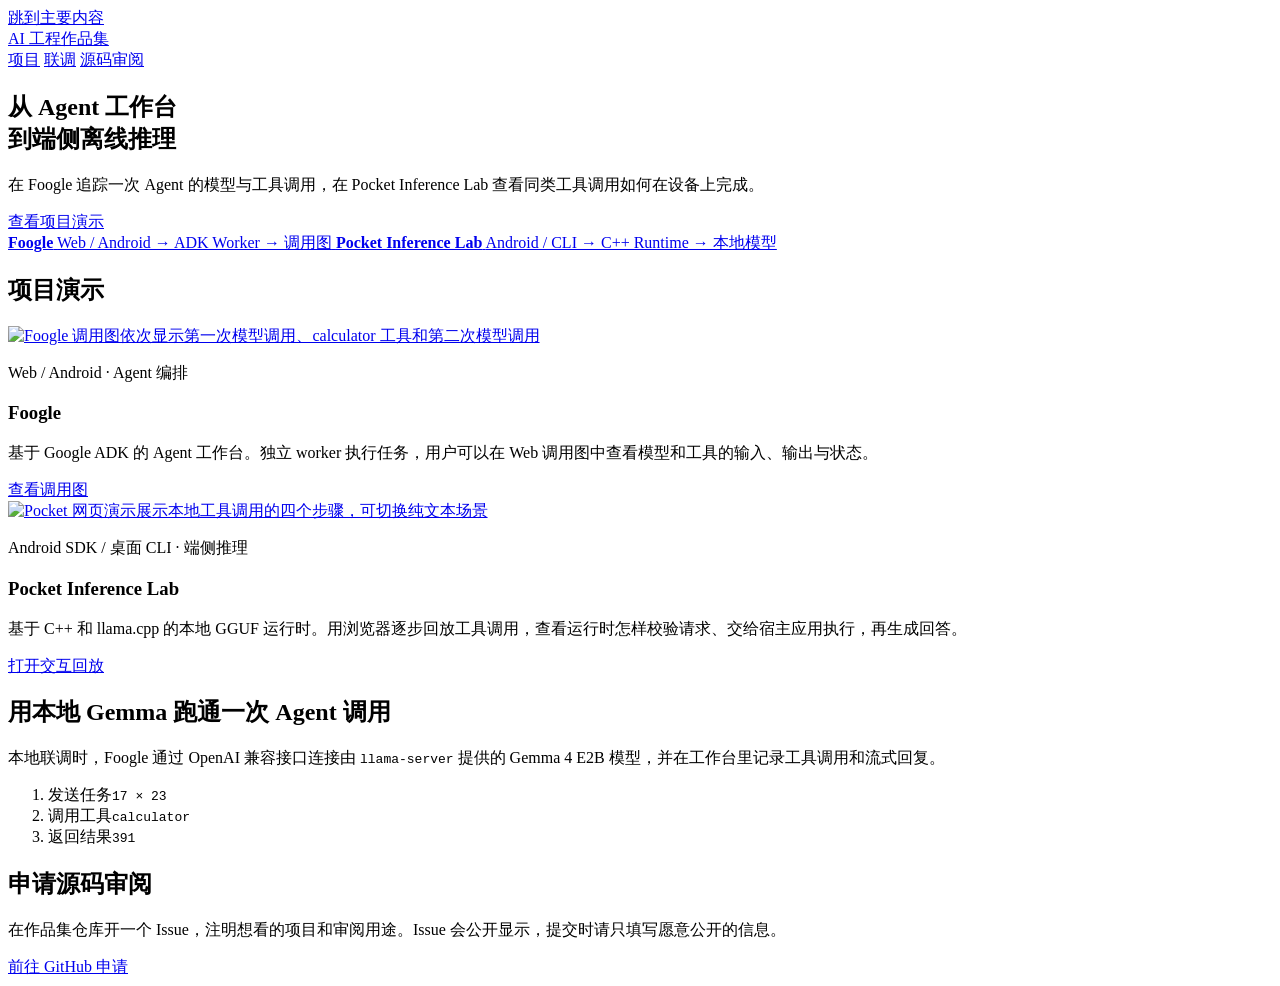
==== index.html @ d096d139 "Initialize the portfolio homepage" ====
<!doctype html>
<html lang="zh-CN">
<head>
    <meta charset="utf-8">
    <meta name="viewport" content="width=device-width, initial-scale=1">
    <meta name="description" content="浏览 Foogle Agent 工作台和 Pocket Inference Lab 离线推理运行时，查看调用图、本地模型联调与交互回放。">
    <meta name="theme-color" content="#eef2ed">
    <title>AI 工程作品集 · Foogle 与 Pocket Inference Lab</title>
    <link rel="stylesheet" href="./styles.css">
</head>
<body>
    <a class="skip-link" href="#main">跳到主要内容</a>
    <header class="site-header">
        <div class="shell header-inner">
            <a class="brand" href="./index.html">AI 工程作品集</a>
            <nav aria-label="页面导航">
                <a href="#projects">项目</a>
                <a href="#integration">联调</a>
                <a href="#review">源码审阅</a>
            </nav>
        </div>
    </header>

    <main id="main" class="shell">
        <section class="hero" aria-labelledby="title">
            <div class="hero-copy">
                <h1 id="title">从 Agent 工作台<br>到<span>端侧离线推理</span></h1>
                <p>在 Foogle 追踪一次 Agent 的模型与工具调用，在 Pocket Inference Lab 查看同类工具调用如何在设备上完成。</p>
                <a class="button button-primary" href="#projects">查看项目演示</a>
            </div>
            <div class="hero-paths" aria-label="两个项目的运行路径">
                <a class="path" href="#foogle">
                    <strong>Foogle</strong>
                    <span>Web / Android → ADK Worker → 调用图</span>
                </a>
                <a class="path" href="#pocket">
                    <strong>Pocket Inference Lab</strong>
                    <span>Android / CLI → C++ Runtime → 本地模型</span>
                </a>
            </div>
        </section>

        <section class="section" id="projects" aria-labelledby="projects-title">
            <h2 id="projects-title">项目演示</h2>
            <div class="project-grid">
                <article class="project" id="foogle" aria-labelledby="foogle-title">
                    <a class="project-media" href="./assets/foogle-call-graph.png" aria-label="查看 Foogle 调用图原图">
                        <img src="./assets/foogle-call-graph.png" alt="Foogle 调用图依次显示第一次模型调用、calculator 工具和第二次模型调用" width="1280" height="720">
                    </a>
                    <div class="project-body">
                        <p class="project-type">Web / Android · Agent 编排</p>
                        <h3 id="foogle-title">Foogle</h3>
                        <p>基于 Google ADK 的 Agent 工作台。独立 worker 执行任务，用户可以在 Web 调用图中查看模型和工具的输入、输出与状态。</p>
                        <a class="button" href="./assets/foogle-call-graph.png">查看调用图</a>
                    </div>
                </article>

                <article class="project" id="pocket" aria-labelledby="pocket-title">
                    <a class="project-media" href="./pocket/index.html" aria-label="打开 Pocket Inference Lab 交互回放">
                        <img src="./assets/pocket-walkthrough.png" alt="Pocket 网页演示展示本地工具调用的四个步骤，可切换纯文本场景" width="2880" height="3000">
                    </a>
                    <div class="project-body">
                        <p class="project-type">Android SDK / 桌面 CLI · 端侧推理</p>
                        <h3 id="pocket-title">Pocket Inference Lab</h3>
                        <p>基于 C++ 和 llama.cpp 的本地 GGUF 运行时。用浏览器逐步回放工具调用，查看运行时怎样校验请求、交给宿主应用执行，再生成回答。</p>
                        <a class="button" href="./pocket/index.html">打开交互回放</a>
                    </div>
                </article>
            </div>
        </section>

        <section class="integration section" id="integration" aria-labelledby="integration-title">
            <div>
                <h2 id="integration-title">用本地 Gemma 跑通一次 Agent 调用</h2>
                <p>本地联调时，Foogle 通过 OpenAI 兼容接口连接由 <code>llama-server</code> 提供的 Gemma 4 E2B 模型，并在工作台里记录工具调用和流式回复。</p>
            </div>
            <ol class="trace" aria-label="本地联调步骤">
                <li><span>发送任务</span><code>17 × 23</code></li>
                <li><span>调用工具</span><code>calculator</code></li>
                <li><span>返回结果</span><code>391</code></li>
            </ol>
        </section>
    </main>

    <footer class="site-footer" id="review">
        <div class="shell footer-inner">
            <div>
                <h2>申请源码审阅</h2>
                <p>在作品集仓库开一个 Issue，注明想看的项目和审阅用途。Issue 会公开显示，提交时请只填写愿意公开的信息。</p>
            </div>
            <a class="button" href="https://github.com/Advance-Technology-of-Business-AI-Lab/portfolio/issues/new?title=%E6%BA%90%E7%A0%81%E5%AE%A1%E9%98%85%E7%94%B3%E8%AF%B7">前往 GitHub 申请</a>
        </div>
    </footer>
</body>
</html>
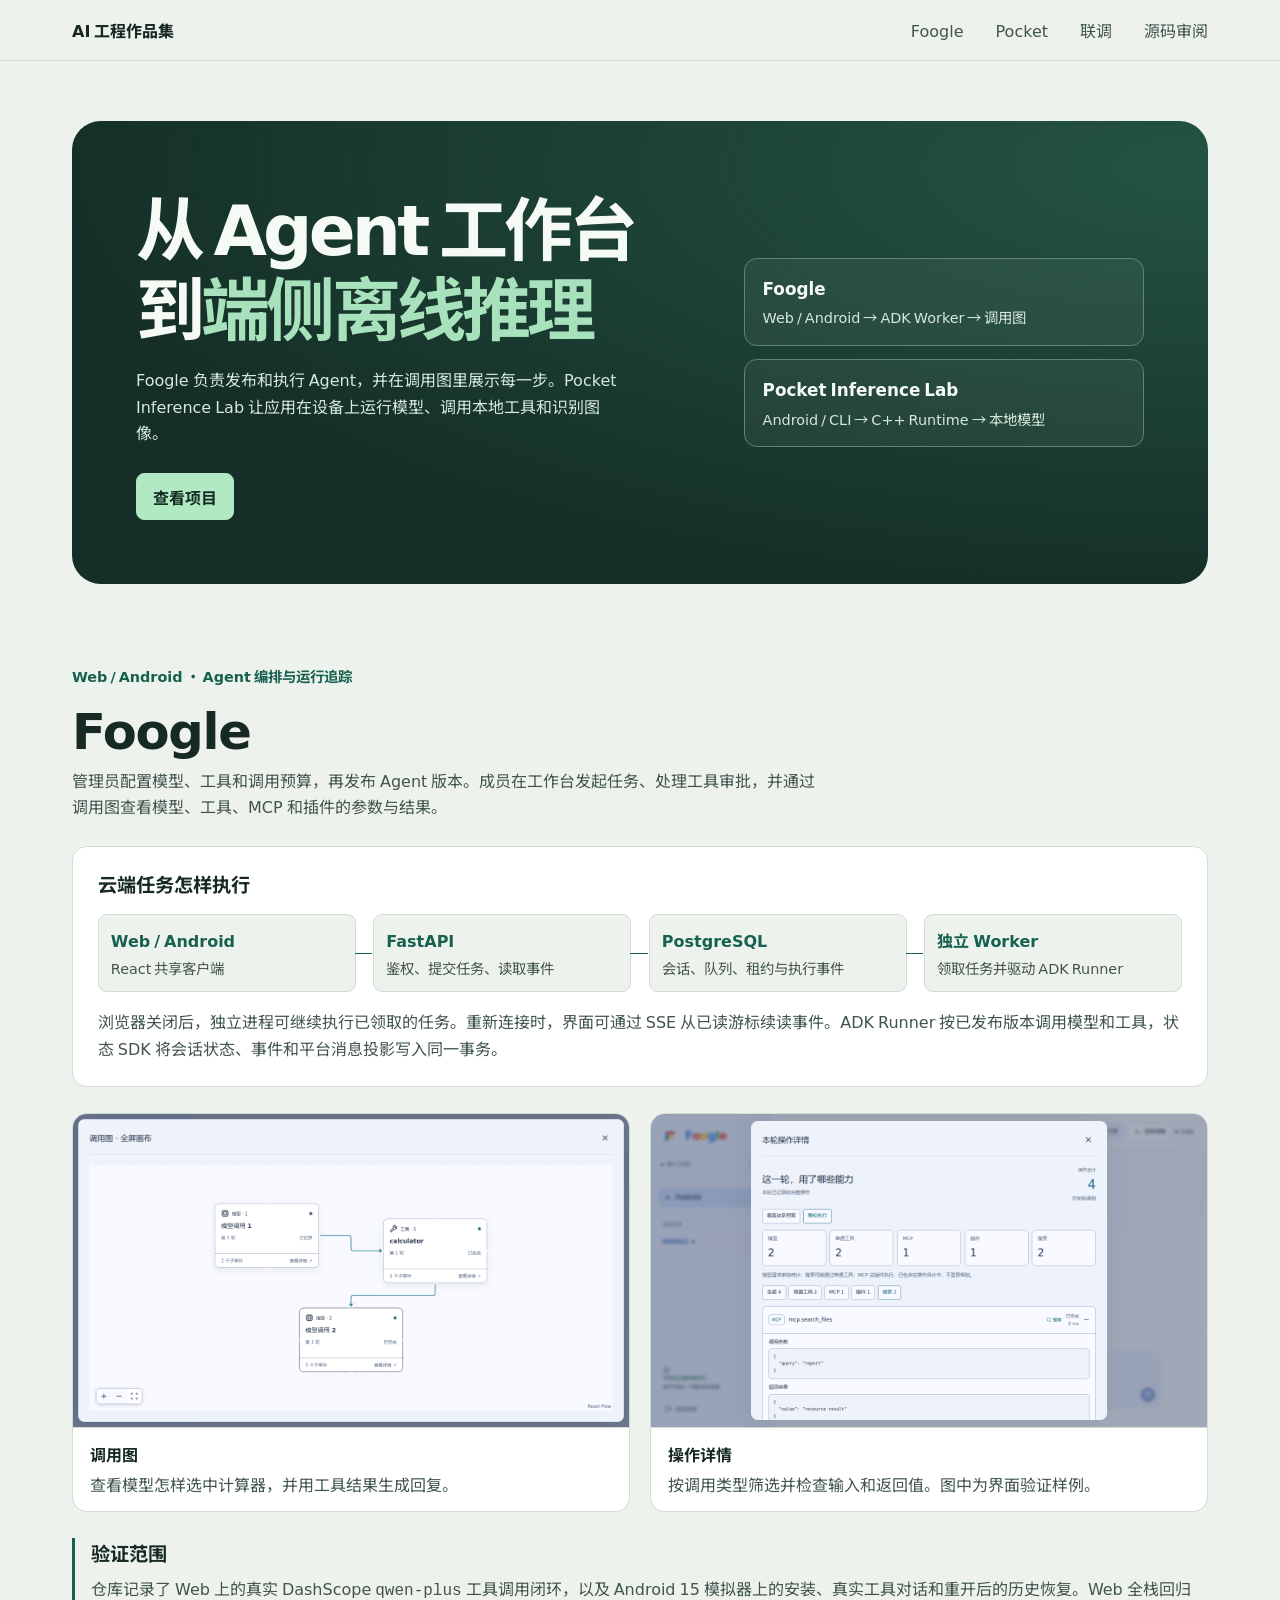
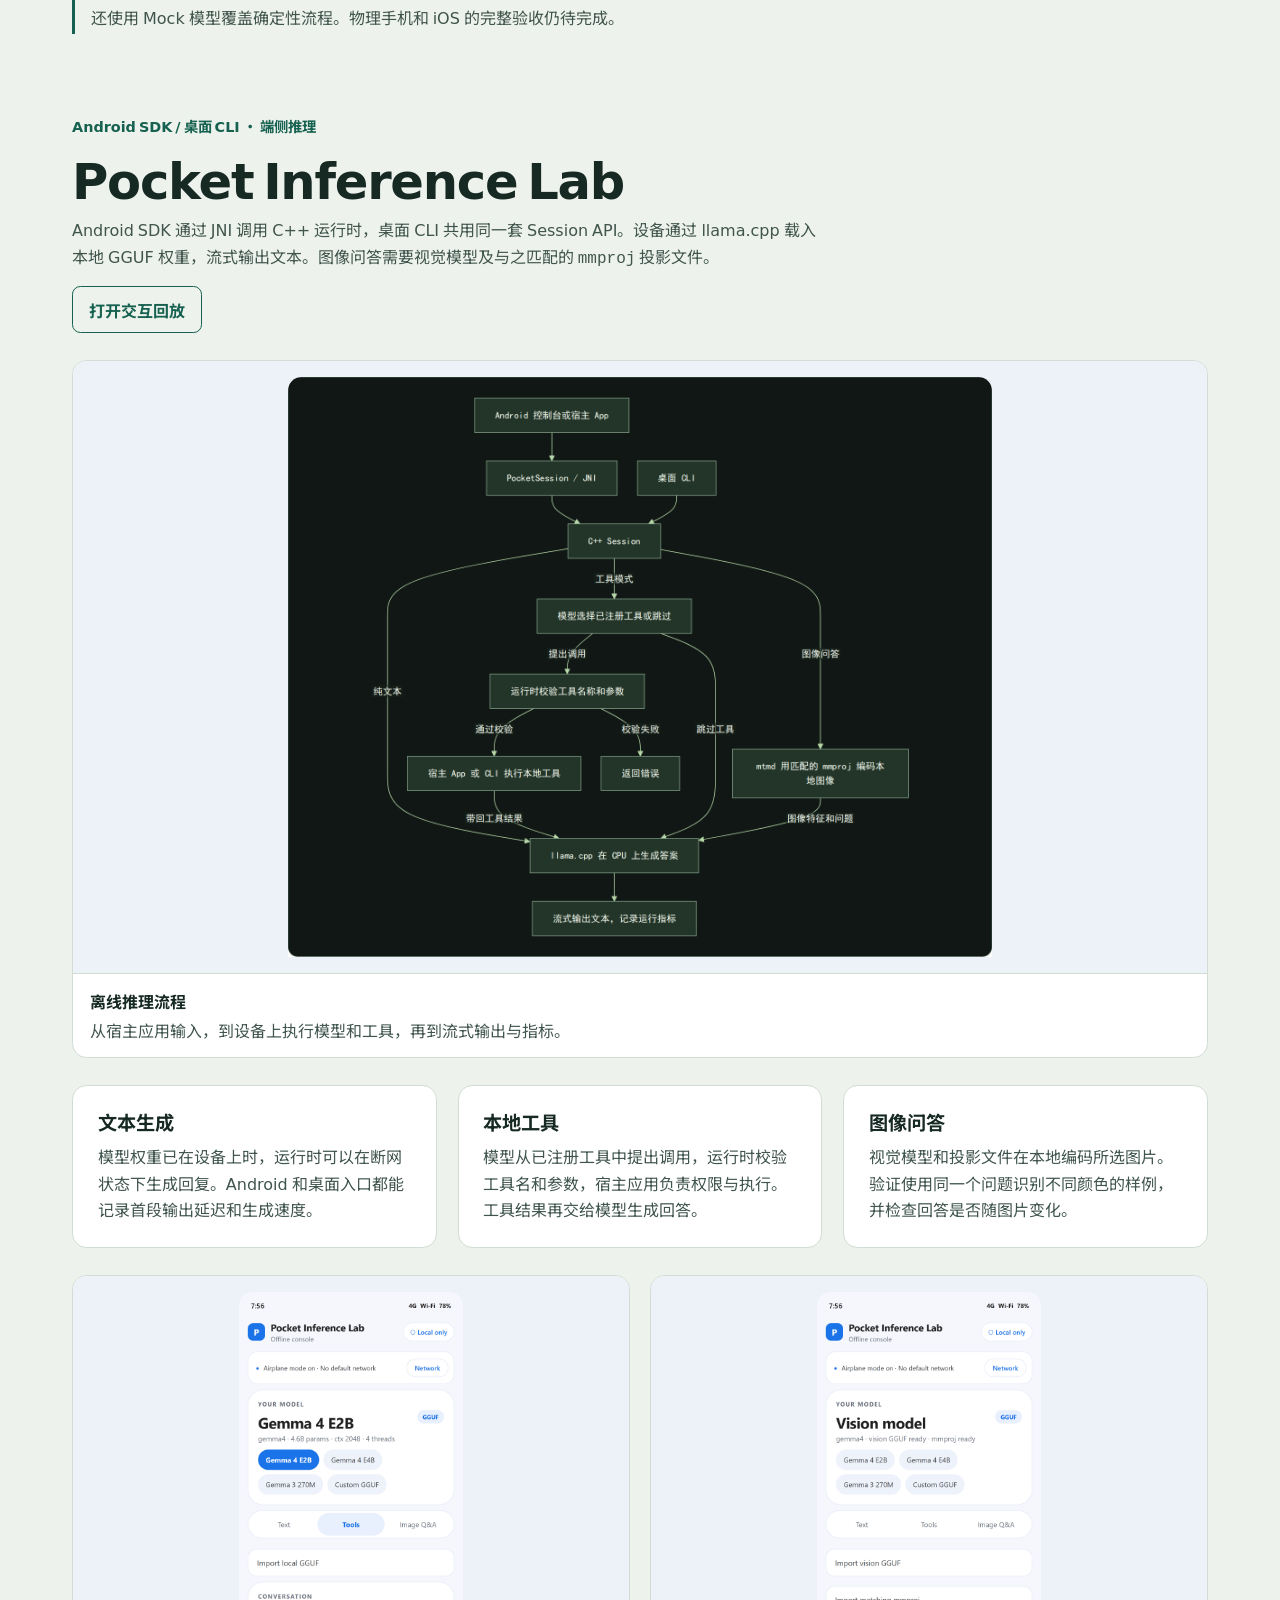
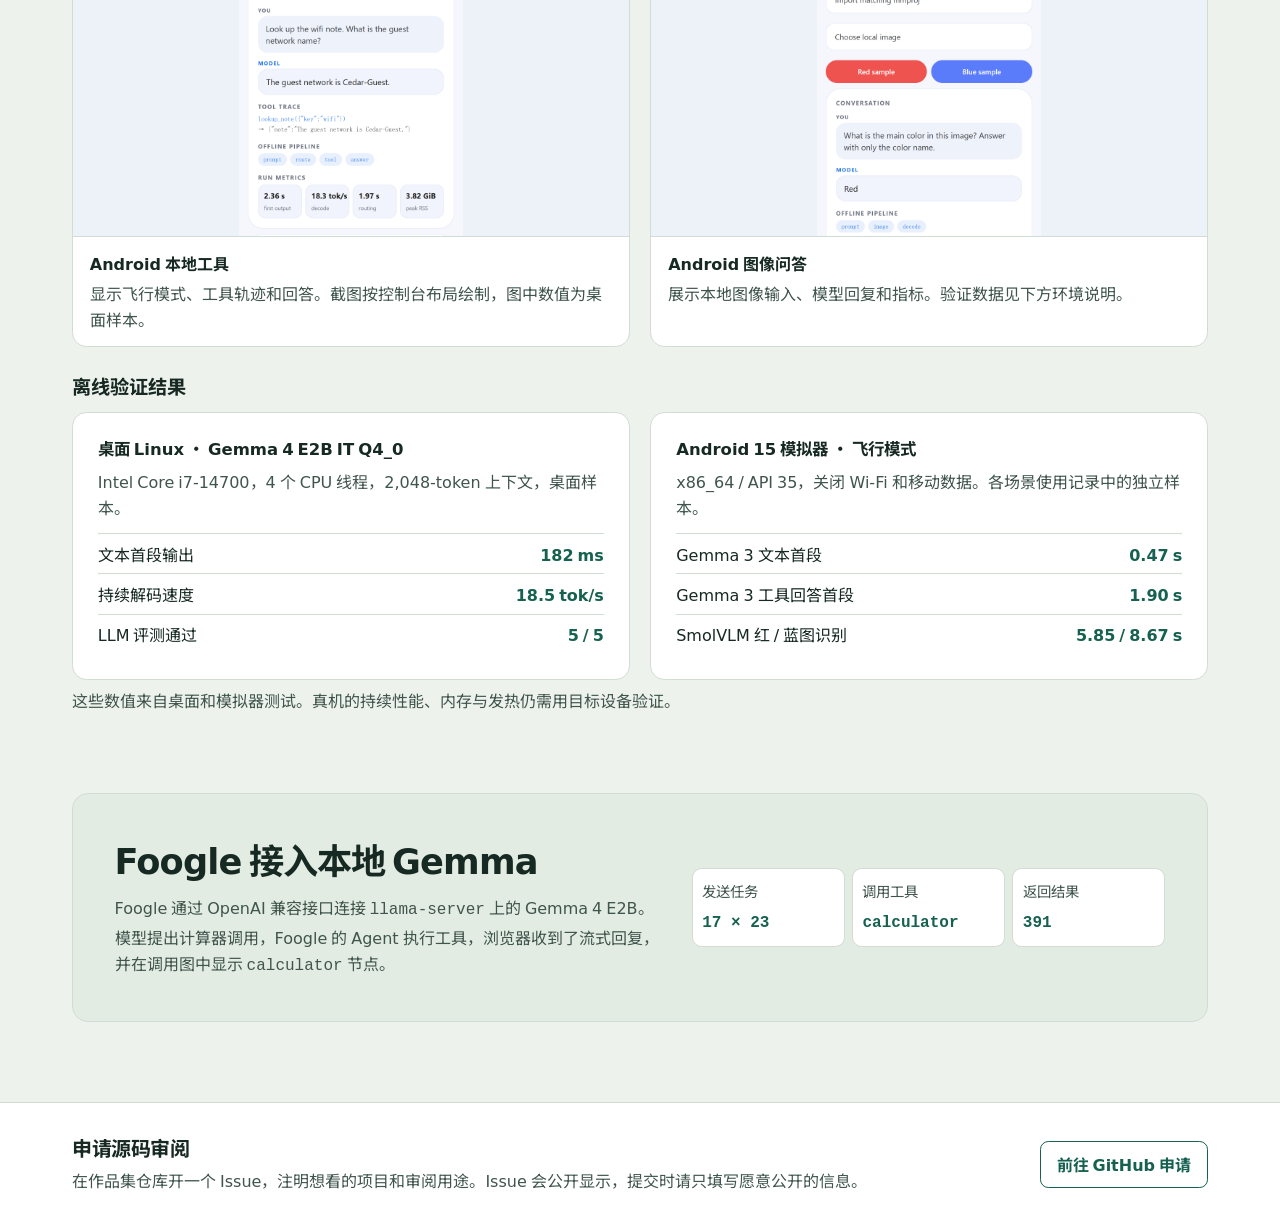
==== commit 62e0471b: "Expand project evidence and make image previews dismissible" ====
--- a/index.html
+++ b/index.html
@@ -3,10 +3,11 @@
 <head>
     <meta charset="utf-8">
     <meta name="viewport" content="width=device-width, initial-scale=1">
-    <meta name="description" content="浏览 Foogle Agent 工作台和 Pocket Inference Lab 离线推理运行时，查看调用图、本地模型联调与交互回放。">
+    <meta name="description" content="查看 Foogle Agent 工作台和 Pocket Inference Lab 离线推理运行时的架构、执行轨迹、验证结果与交互回放。">
     <meta name="theme-color" content="#eef2ed">
     <title>AI 工程作品集 · Foogle 与 Pocket Inference Lab</title>
     <link rel="stylesheet" href="./styles.css">
+    <script src="./image-preview.js" defer></script>
 </head>
 <body>
     <a class="skip-link" href="#main">跳到主要内容</a>
@@ -14,7 +15,8 @@
         <div class="shell header-inner">
             <a class="brand" href="./index.html">AI 工程作品集</a>
             <nav aria-label="页面导航">
-                <a href="#projects">项目</a>
+                <a href="#foogle">Foogle</a>
+                <a href="#pocket">Pocket</a>
                 <a href="#integration">联调</a>
                 <a href="#review">源码审阅</a>
             </nav>
@@ -25,8 +27,8 @@
         <section class="hero" aria-labelledby="title">
             <div class="hero-copy">
                 <h1 id="title">从 Agent 工作台<br>到<span>端侧离线推理</span></h1>
-                <p>在 Foogle 追踪一次 Agent 的模型与工具调用，在 Pocket Inference Lab 查看同类工具调用如何在设备上完成。</p>
-                <a class="button button-primary" href="#projects">查看项目演示</a>
+                <p>Foogle 负责发布和执行 Agent，并在调用图里展示每一步。Pocket Inference Lab 让应用在设备上运行模型、调用本地工具和识别图像。</p>
+                <a class="button button-primary" href="#foogle">查看项目</a>
             </div>
             <div class="hero-paths" aria-label="两个项目的运行路径">
                 <a class="path" href="#foogle">
@@ -40,39 +42,113 @@
             </div>
         </section>
 
-        <section class="section" id="projects" aria-labelledby="projects-title">
-            <h2 id="projects-title">项目演示</h2>
-            <div class="project-grid">
-                <article class="project" id="foogle" aria-labelledby="foogle-title">
-                    <a class="project-media" href="./assets/foogle-call-graph.png" aria-label="查看 Foogle 调用图原图">
-                        <img src="./assets/foogle-call-graph.png" alt="Foogle 调用图依次显示第一次模型调用、calculator 工具和第二次模型调用" width="1280" height="720">
+        <section class="section project-section" id="foogle" aria-labelledby="foogle-title">
+            <header class="project-heading">
+                <p class="project-type">Web / Android · Agent 编排与运行追踪</p>
+                <h2 id="foogle-title">Foogle</h2>
+                <p>管理员配置模型、工具和调用预算，再发布 Agent 版本。成员在工作台发起任务、处理工具审批，并通过调用图查看模型、工具、MCP 和插件的参数与结果。</p>
+            </header>
+            <div class="detail-card">
+                <h3>云端任务怎样执行</h3>
+                <ol class="architecture" aria-label="Foogle 任务执行路径">
+                    <li><strong>Web / Android</strong><span>React 共享客户端</span></li>
+                    <li><strong>FastAPI</strong><span>鉴权、提交任务、读取事件</span></li>
+                    <li><strong>PostgreSQL</strong><span>会话、队列、租约与执行事件</span></li>
+                    <li><strong>独立 Worker</strong><span>领取任务并驱动 ADK Runner</span></li>
+                </ol>
+                <p>浏览器关闭后，独立进程可继续执行已领取的任务。重新连接时，界面可通过 SSE 从已读游标续读事件。ADK Runner 按已发布版本调用模型和工具，状态 SDK 将会话状态、事件和平台消息投影写入同一事务。</p>
+            </div>
+            <div class="evidence-grid">
+                <figure class="evidence">
+                    <a class="figure-preview" href="./assets/foogle-call-graph.png" data-image-preview>
+                        <img src="./assets/foogle-call-graph.png" alt="Foogle 调用图依次出现模型调用一、calculator 工具和模型调用二" width="1280" height="720" loading="lazy">
                     </a>
-                    <div class="project-body">
-                        <p class="project-type">Web / Android · Agent 编排</p>
-                        <h3 id="foogle-title">Foogle</h3>
-                        <p>基于 Google ADK 的 Agent 工作台。独立 worker 执行任务，用户可以在 Web 调用图中查看模型和工具的输入、输出与状态。</p>
-                        <a class="button" href="./assets/foogle-call-graph.png">查看调用图</a>
+                    <figcaption><strong>调用图</strong><span>查看模型怎样选中计算器，并用工具结果生成回复。</span></figcaption>
+                </figure>
+                <figure class="evidence">
+                    <a class="figure-preview" href="./assets/foogle-turn-details.png" data-image-preview>
+                        <img src="./assets/foogle-turn-details.png" alt="本轮操作详情按普通工具、MCP、插件和搜索分类，可展开查看调用参数和结果" width="1280" height="720" loading="lazy">
+                    </a>
+                    <figcaption><strong>操作详情</strong><span>按调用类型筛选并检查输入和返回值。图中为界面验证样例。</span></figcaption>
+                </figure>
+            </div>
+            <div class="verification-note">
+                <h3>验证范围</h3>
+                <p>仓库记录了 Web 上的真实 DashScope <code>qwen-plus</code> 工具调用闭环，以及 Android 15 模拟器上的安装、真实工具对话和重开后的历史恢复。Web 全栈回归还使用 Mock 模型覆盖确定性流程。物理手机和 iOS 的完整验收仍待完成。</p>
+            </div>
+        </section>
+
+        <section class="section project-section" id="pocket" aria-labelledby="pocket-title">
+            <header class="project-heading">
+                <p class="project-type">Android SDK / 桌面 CLI · 端侧推理</p>
+                <h2 id="pocket-title">Pocket Inference Lab</h2>
+                <p>Android SDK 通过 JNI 调用 C++ 运行时，桌面 CLI 共用同一套 Session API。设备通过 llama.cpp 载入本地 GGUF 权重，流式输出文本。图像问答需要视觉模型及与之匹配的 <code>mmproj</code> 投影文件。</p>
+                <a class="button" href="./pocket/index.html">打开交互回放</a>
+            </header>
+            <figure class="evidence architecture-figure">
+                <a class="figure-preview" href="./assets/pocket-offline-flow.png" data-image-preview>
+                    <img src="./assets/pocket-offline-flow.png" alt="离线推理流程示意图，Android 和桌面入口共用 C++ Session，分别执行纯文本、工具调用与图像问答" width="1560" height="1286" loading="lazy">
+                </a>
+                <figcaption><strong>离线推理流程</strong><span>从宿主应用输入，到设备上执行模型和工具，再到流式输出与指标。</span></figcaption>
+            </figure>
+            <div class="capabilities">
+                <section class="detail-card">
+                    <h3>文本生成</h3>
+                    <p>模型权重已在设备上时，运行时可以在断网状态下生成回复。Android 和桌面入口都能记录首段输出延迟和生成速度。</p>
+                </section>
+                <section class="detail-card">
+                    <h3>本地工具</h3>
+                    <p>模型从已注册工具中提出调用，运行时校验工具名和参数，宿主应用负责权限与执行。工具结果再交给模型生成回答。</p>
+                </section>
+                <section class="detail-card">
+                    <h3>图像问答</h3>
+                    <p>视觉模型和投影文件在本地编码所选图片。验证使用同一个问题识别不同颜色的样例，并检查回答是否随图片变化。</p>
+                </section>
+            </div>
+            <div class="evidence-grid">
+                <figure class="evidence">
+                    <a class="figure-preview figure-phone" href="./assets/pocket-android-tools.png" data-image-preview>
+                        <img src="./assets/pocket-android-tools.png" alt="Android 控制台界面示意，展示飞行模式、lookup_note 调用和 Cedar-Guest 文本结果" width="1236" height="3000" loading="lazy">
+                    </a>
+                    <figcaption><strong>Android 本地工具</strong><span>显示飞行模式、工具轨迹和回答。截图按控制台布局绘制，图中数值为桌面样本。</span></figcaption>
+                </figure>
+                <figure class="evidence">
+                    <a class="figure-preview figure-phone" href="./assets/pocket-android-image.png" data-image-preview>
+                        <img src="./assets/pocket-android-image.png" alt="Android 控制台界面示意，展示选中的本地图像、图像问答回复和运行指标" width="1236" height="3000" loading="lazy">
+                    </a>
+                    <figcaption><strong>Android 图像问答</strong><span>展示本地图像输入、模型回复和指标。验证数据见下方环境说明。</span></figcaption>
+                </figure>
+            </div>
+            <div class="validation">
+                <h3>离线验证结果</h3>
+                <div class="validation-grid">
+                    <div class="detail-card">
+                        <h4>桌面 Linux · Gemma 4 E2B IT Q4_0</h4>
+                        <p>Intel Core i7-14700，4 个 CPU 线程，2,048-token 上下文，桌面样本。</p>
+                        <dl class="measurements">
+                            <div><dt>文本首段输出</dt><dd>182 ms</dd></div>
+                            <div><dt>持续解码速度</dt><dd>18.5 tok/s</dd></div>
+                            <div><dt>LLM 评测通过</dt><dd>5 / 5</dd></div>
+                        </dl>
                     </div>
-                </article>
-
-                <article class="project" id="pocket" aria-labelledby="pocket-title">
-                    <a class="project-media" href="./pocket/index.html" aria-label="打开 Pocket Inference Lab 交互回放">
-                        <img src="./assets/pocket-walkthrough.png" alt="Pocket 网页演示展示本地工具调用的四个步骤，可切换纯文本场景" width="2880" height="3000">
-                    </a>
-                    <div class="project-body">
-                        <p class="project-type">Android SDK / 桌面 CLI · 端侧推理</p>
-                        <h3 id="pocket-title">Pocket Inference Lab</h3>
-                        <p>基于 C++ 和 llama.cpp 的本地 GGUF 运行时。用浏览器逐步回放工具调用，查看运行时怎样校验请求、交给宿主应用执行，再生成回答。</p>
-                        <a class="button" href="./pocket/index.html">打开交互回放</a>
+                    <div class="detail-card">
+                        <h4>Android 15 模拟器 · 飞行模式</h4>
+                        <p>x86_64 / API 35，关闭 Wi-Fi 和移动数据。各场景使用记录中的独立样本。</p>
+                        <dl class="measurements">
+                            <div><dt>Gemma 3 文本首段</dt><dd>0.47 s</dd></div>
+                            <div><dt>Gemma 3 工具回答首段</dt><dd>1.90 s</dd></div>
+                            <div><dt>SmolVLM 红 / 蓝图识别</dt><dd>5.85 / 8.67 s</dd></div>
+                        </dl>
                     </div>
-                </article>
+                </div>
+                <p>这些数值来自桌面和模拟器测试。真机的持续性能、内存与发热仍需用目标设备验证。</p>
             </div>
         </section>
 
         <section class="integration section" id="integration" aria-labelledby="integration-title">
             <div>
-                <h2 id="integration-title">用本地 Gemma 跑通一次 Agent 调用</h2>
-                <p>本地联调时，Foogle 通过 OpenAI 兼容接口连接由 <code>llama-server</code> 提供的 Gemma 4 E2B 模型，并在工作台里记录工具调用和流式回复。</p>
+                <h2 id="integration-title">Foogle 接入本地 Gemma</h2>
+                <p>Foogle 通过 OpenAI 兼容接口连接 <code>llama-server</code> 上的 Gemma 4 E2B。模型提出计算器调用，Foogle 的 Agent 执行工具，浏览器收到了流式回复，并在调用图中显示 <code>calculator</code> 节点。</p>
             </div>
             <ol class="trace" aria-label="本地联调步骤">
                 <li><span>发送任务</span><code>17 × 23</code></li>
@@ -91,5 +167,15 @@
             <a class="button" href="https://github.com/Advance-Technology-of-Business-AI-Lab/portfolio/issues/new?title=%E6%BA%90%E7%A0%81%E5%AE%A1%E9%98%85%E7%94%B3%E8%AF%B7">前往 GitHub 申请</a>
         </div>
     </footer>
+
+    <dialog class="image-viewer" aria-labelledby="image-viewer-title">
+        <div class="image-viewer-window">
+            <header class="image-viewer-header">
+                <h2 id="image-viewer-title">图片预览</h2>
+                <button class="button" type="button" autofocus>关闭图片</button>
+            </header>
+            <div class="image-viewer-stage"><img alt=""></div>
+        </div>
+    </dialog>
 </body>
 </html>
--- a/styles.css
+++ b/styles.css
@@ -0,0 +1,220 @@
+@font-face {
+    font-family: "Portfolio Noto Sans SC";
+    src: url("./assets/noto-sans-sc-subset.woff2") format("woff2");
+    font-style: normal;
+    font-weight: 400 800;
+    font-display: swap;
+}
+
+:root {
+    color-scheme: light;
+    --canvas: #eef2ed;
+    --paper: #fff;
+    --ink: #172923;
+    --muted: #40554d;
+    --accent: #16614f;
+    --line: #d1dcd3;
+    font-family: "Inter", "Portfolio Noto Sans SC", "PingFang SC", "Microsoft YaHei", "Noto Sans CJK SC", system-ui, sans-serif;
+    scroll-behavior: smooth;
+}
+
+* { box-sizing: border-box; }
+body { margin: 0; background: var(--canvas); color: var(--ink); line-height: 1.65; }
+p, h1, h2, h3 { margin: 0; }
+a { color: inherit; }
+code { font-family: ui-monospace, "Cascadia Code", Consolas, monospace; }
+a:focus-visible { outline: 3px solid var(--accent); outline-offset: 4px; }
+
+.shell { width: min(100% - 3rem, 71rem); margin-inline: auto; }
+.skip-link { position: absolute; top: .75rem; left: .75rem; padding: .6rem 1rem; background: var(--paper); transform: translateY(-180%); }
+.skip-link:focus { z-index: 1; transform: none; }
+.site-header { border-bottom: 1px solid var(--line); }
+.header-inner, .footer-inner { display: flex; justify-content: space-between; align-items: center; gap: 1.5rem; padding-block: 1.05rem; }
+.brand { font-weight: 750; white-space: nowrap; text-decoration: none; }
+nav { display: flex; flex-wrap: wrap; gap: .5rem clamp(.75rem, 3vw, 2rem); }
+nav a { color: var(--muted); text-decoration: none; }
+nav a:hover, .brand:hover { color: var(--accent); text-decoration: underline; text-underline-offset: .25em; }
+
+.hero {
+    display: grid;
+    grid-template-columns: 1.36fr 1fr;
+    align-items: center;
+    gap: clamp(1.5rem, 5vw, 4.25rem);
+    margin-block: clamp(1.5rem, 5vw, 3.75rem);
+    padding: clamp(1.35rem, 5vw, 4.4rem);
+    border-radius: 1.8rem;
+    background: radial-gradient(ellipse at 100% 10%, #245443, transparent 72%), #152f28;
+    color: #f5faf5;
+}
+
+.hero h1 { font-size: clamp(2.15rem, 5.4vw, 4.4rem); line-height: 1.16; letter-spacing: -.055em; }
+.hero h1 span { color: #a8e2bc; }
+.hero p { margin-block: 1.3rem 1.75rem; max-width: 31rem; color: #d7e8dc; }
+.hero-paths { display: grid; gap: .8rem; }
+.path { display: grid; gap: .18rem; padding: 1rem 1.1rem; border: 1px solid #628375; border-radius: .8rem; background: #ffffff0d; text-decoration: none; }
+.path strong { font-size: 1.05rem; }
+.path span { font-size: .9rem; color: #d7e8dc; }
+.path:hover { background: #ffffff19; border-color: #a8e2bc; }
+.hero a:focus-visible { outline-color: #a8e2bc; }
+.button { display: inline-block; width: fit-content; padding: .58rem 1rem; border: 1px solid var(--accent); border-radius: .52rem; color: var(--accent); font-weight: 700; text-decoration: none; }
+.button:hover { background: #e4f0e8; }
+.button-primary { background: #b1e9c3; border-color: #b1e9c3; color: #142d24; }
+.button-primary:hover { background: #d4f5dd; }
+
+.section { margin-block: clamp(2.5rem, 7vw, 5rem); scroll-margin-top: 1.25rem; }
+h2 { font-size: clamp(1.55rem, 3vw, 2.2rem); line-height: 1.3; letter-spacing: -.025em; }
+.integration { display: grid; grid-template-columns: 1.15fr 1fr; gap: 2rem; align-items: center; padding: clamp(1.2rem, 4vw, 2.6rem); background: #e2ece3; border: 1px solid var(--line); border-radius: 1rem; }
+.integration p { margin-top: .8rem; color: var(--muted); }
+.trace { display: grid; grid-template-columns: repeat(3, minmax(0, 1fr)); gap: .45rem; margin: 0; padding: 0; list-style: none; }
+.trace li { display: grid; gap: .45rem; padding: .6rem; border: 1px solid var(--line); border-radius: .6rem; background: var(--paper); }
+.trace span { color: var(--muted); font-size: .9rem; }
+.trace code { overflow-wrap: anywhere; color: var(--accent); font-weight: 750; }
+
+.site-footer { border-top: 1px solid var(--line); background: var(--paper); }
+.footer-inner { padding-block: 2rem; }
+.site-footer h2 { font-size: 1.25rem; }
+.site-footer p { margin-top: .4rem; color: var(--muted); }
+.site-footer .button { flex-shrink: 0; }
+
+@media (max-width: 53rem) {
+    .hero, .integration { grid-template-columns: 1fr; }
+    .hero-paths { grid-template-columns: 1fr 1fr; }
+}
+
+@media (max-width: 37rem) {
+    .shell { width: calc(100% - 2rem); }
+    .header-inner, .footer-inner { align-items: flex-start; flex-direction: column; gap: .55rem; }
+    .hero { border-radius: 1rem; }
+    .hero-paths { grid-template-columns: 1fr; }
+}
+
+@media (prefers-reduced-motion: reduce) {
+    :root { scroll-behavior: auto; }
+}
+
+.project-section { display: grid; gap: clamp(1.1rem, 3vw, 1.65rem); }
+.project-heading { display: grid; gap: .45rem; }
+.project-heading h2 { font-size: clamp(1.9rem, 4.4vw, 3.1rem); }
+.project-heading > p:not(.project-type) { max-width: 47rem; color: var(--muted); }
+.project-heading .button { margin-top: .45rem; }
+.project-type { color: var(--accent); font-size: .9rem; font-weight: 700; }
+
+.detail-card, .evidence {
+    min-width: 0;
+    border: 1px solid var(--line);
+    border-radius: .9rem;
+    background: var(--paper);
+}
+.detail-card { padding: clamp(1rem, 3vw, 1.55rem); }
+.detail-card p, .verification-note p, .validation > p { margin-top: .45rem; color: var(--muted); }
+.detail-card h3, .verification-note h3, .validation h3 { font-size: 1.2rem; line-height: 1.35; }
+.detail-card h4 { margin: 0; font-size: 1.03rem; line-height: 1.4; }
+
+.architecture {
+    display: grid;
+    grid-template-columns: repeat(4, minmax(0, 1fr));
+    gap: 1.1rem;
+    margin: 1rem 0;
+    padding: 0;
+    list-style: none;
+}
+.architecture li {
+    position: relative;
+    display: grid;
+    align-content: center;
+    gap: .15rem;
+    padding: .75rem;
+    border: 1px solid var(--line);
+    border-radius: .55rem;
+    background: var(--canvas);
+}
+.architecture li:not(:last-child)::after {
+    position: absolute;
+    top: 50%;
+    left: 100%;
+    width: 1.1rem;
+    border-top: 1px solid var(--accent);
+    content: "";
+}
+.architecture strong { color: var(--accent); overflow-wrap: anywhere; }
+.architecture span { color: var(--muted); font-size: .9rem; }
+
+.evidence-grid, .validation-grid { display: grid; grid-template-columns: repeat(2, minmax(0, 1fr)); gap: clamp(.85rem, 2vw, 1.3rem); }
+.evidence { margin: 0; }
+.figure-preview {
+    display: block;
+    border-radius: .85rem .85rem 0 0;
+    border-bottom: 1px solid var(--line);
+    background: #edf2f9;
+}
+.figure-preview:hover { background: #e4eaf4; }
+.figure-preview[data-image-preview] { cursor: zoom-in; }
+.figure-preview img { display: block; width: 100%; height: auto; border-radius: inherit; }
+.figure-phone { padding: 1rem 1rem 0; }
+.figure-phone img {
+    width: auto;
+    max-width: 100%;
+    height: min(34rem, 67vw);
+    object-fit: contain;
+    object-position: center top;
+    margin-inline: auto;
+}
+.architecture-figure .figure-preview { padding: 1rem; }
+.architecture-figure img { width: min(100%, 44rem); margin-inline: auto; }
+.evidence figcaption { display: grid; gap: .2rem; padding: .85rem 1.05rem; }
+.evidence figcaption span { color: var(--muted); }
+
+.capabilities { display: grid; grid-template-columns: repeat(3, minmax(0, 1fr)); gap: clamp(.85rem, 2vw, 1.3rem); }
+.verification-note { padding: .2rem 1rem; border-left: 3px solid var(--accent); }
+.validation-grid { margin-top: .75rem; }
+.measurements { margin: .8rem 0 0; }
+.measurements div { display: flex; justify-content: space-between; align-items: baseline; gap: .6rem; padding: .4rem 0; border-top: 1px solid var(--line); }
+.measurements dd { flex-shrink: 0; margin: 0; color: var(--accent); font-weight: 750; }
+
+html:has(.image-viewer[open]) { overflow: hidden; }
+.image-viewer {
+    width: min(72rem, calc(100% - 2rem));
+    max-width: none;
+    max-height: none;
+    padding: 0;
+    border: 0;
+    overflow: visible;
+    background: transparent;
+    color: var(--ink);
+}
+.image-viewer::backdrop { background: rgb(15 30 24 / 78%); }
+.image-viewer-window {
+    display: grid;
+    grid-template-rows: auto minmax(0, 1fr);
+    max-height: min(90vh, 90dvh);
+    overflow: hidden;
+    border-radius: .85rem;
+    background: var(--paper);
+    box-shadow: 0 1rem 3rem rgb(5 18 11 / 35%);
+}
+.image-viewer-header {
+    display: flex;
+    align-items: center;
+    justify-content: space-between;
+    gap: .75rem;
+    padding: .65rem 1rem;
+    border-bottom: 1px solid var(--line);
+}
+.image-viewer-header h2 { font-size: clamp(1rem, 3vw, 1.25rem); }
+.image-viewer-header button { flex-shrink: 0; min-height: 44px; background: var(--paper); cursor: pointer; font: inherit; font-weight: 700; }
+.image-viewer-header button:hover { background: #e4f0e8; }
+button:focus-visible { outline: 3px solid var(--accent); outline-offset: 3px; }
+.image-viewer-stage { min-height: 0; overflow: auto; overscroll-behavior: contain; background: #edf2f9; }
+.image-viewer-stage img { display: block; max-width: 100%; height: auto; margin-inline: auto; }
+
+@media (max-width: 43rem) {
+    .architecture { grid-template-columns: 1fr; gap: .7rem; }
+    .architecture li:not(:last-child)::after { top: 100%; left: 1.2rem; width: auto; height: .7rem; border-top: 0; border-left: 1px solid var(--accent); }
+    .capabilities, .validation-grid { grid-template-columns: 1fr; }
+}
+
+@media (max-width: 34rem) {
+    .evidence-grid { grid-template-columns: 1fr; }
+    .figure-phone img { height: auto; max-height: 30rem; }
+    .image-viewer-header { padding-inline: .65rem; }
+}
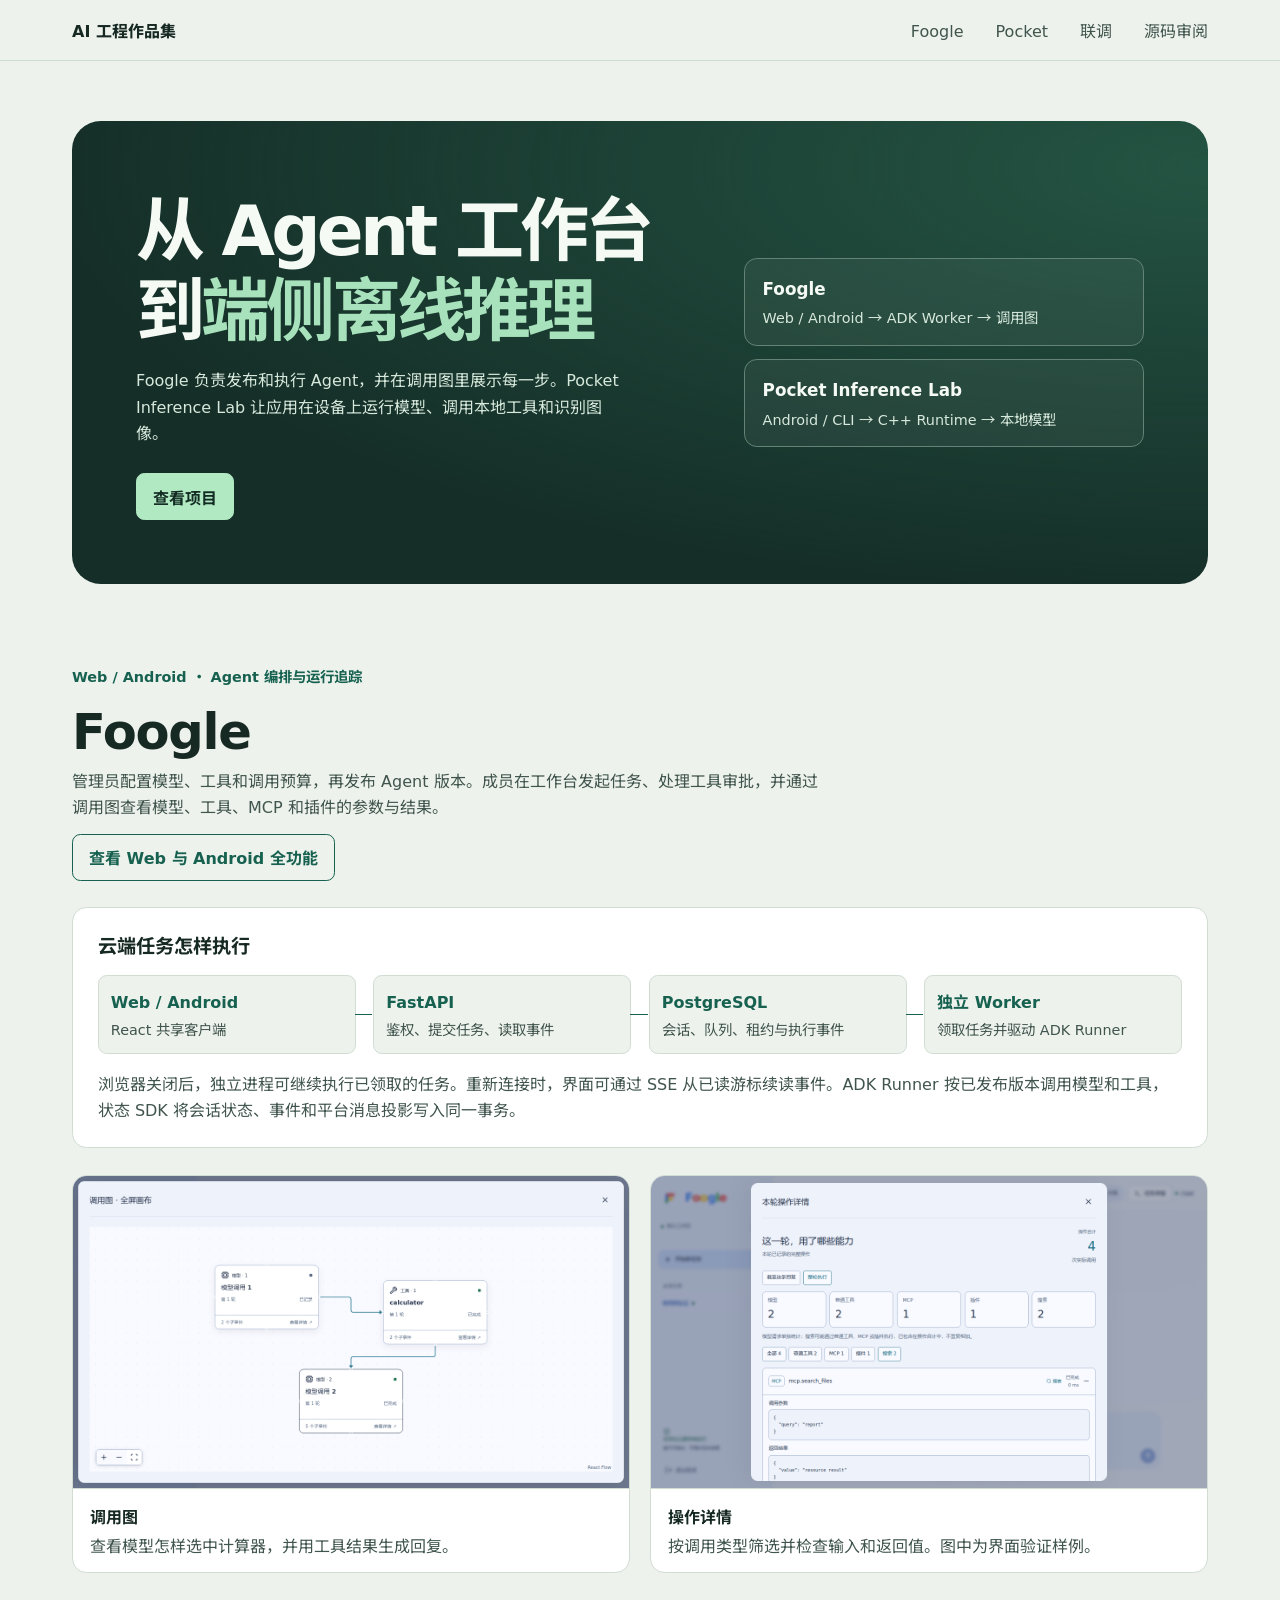
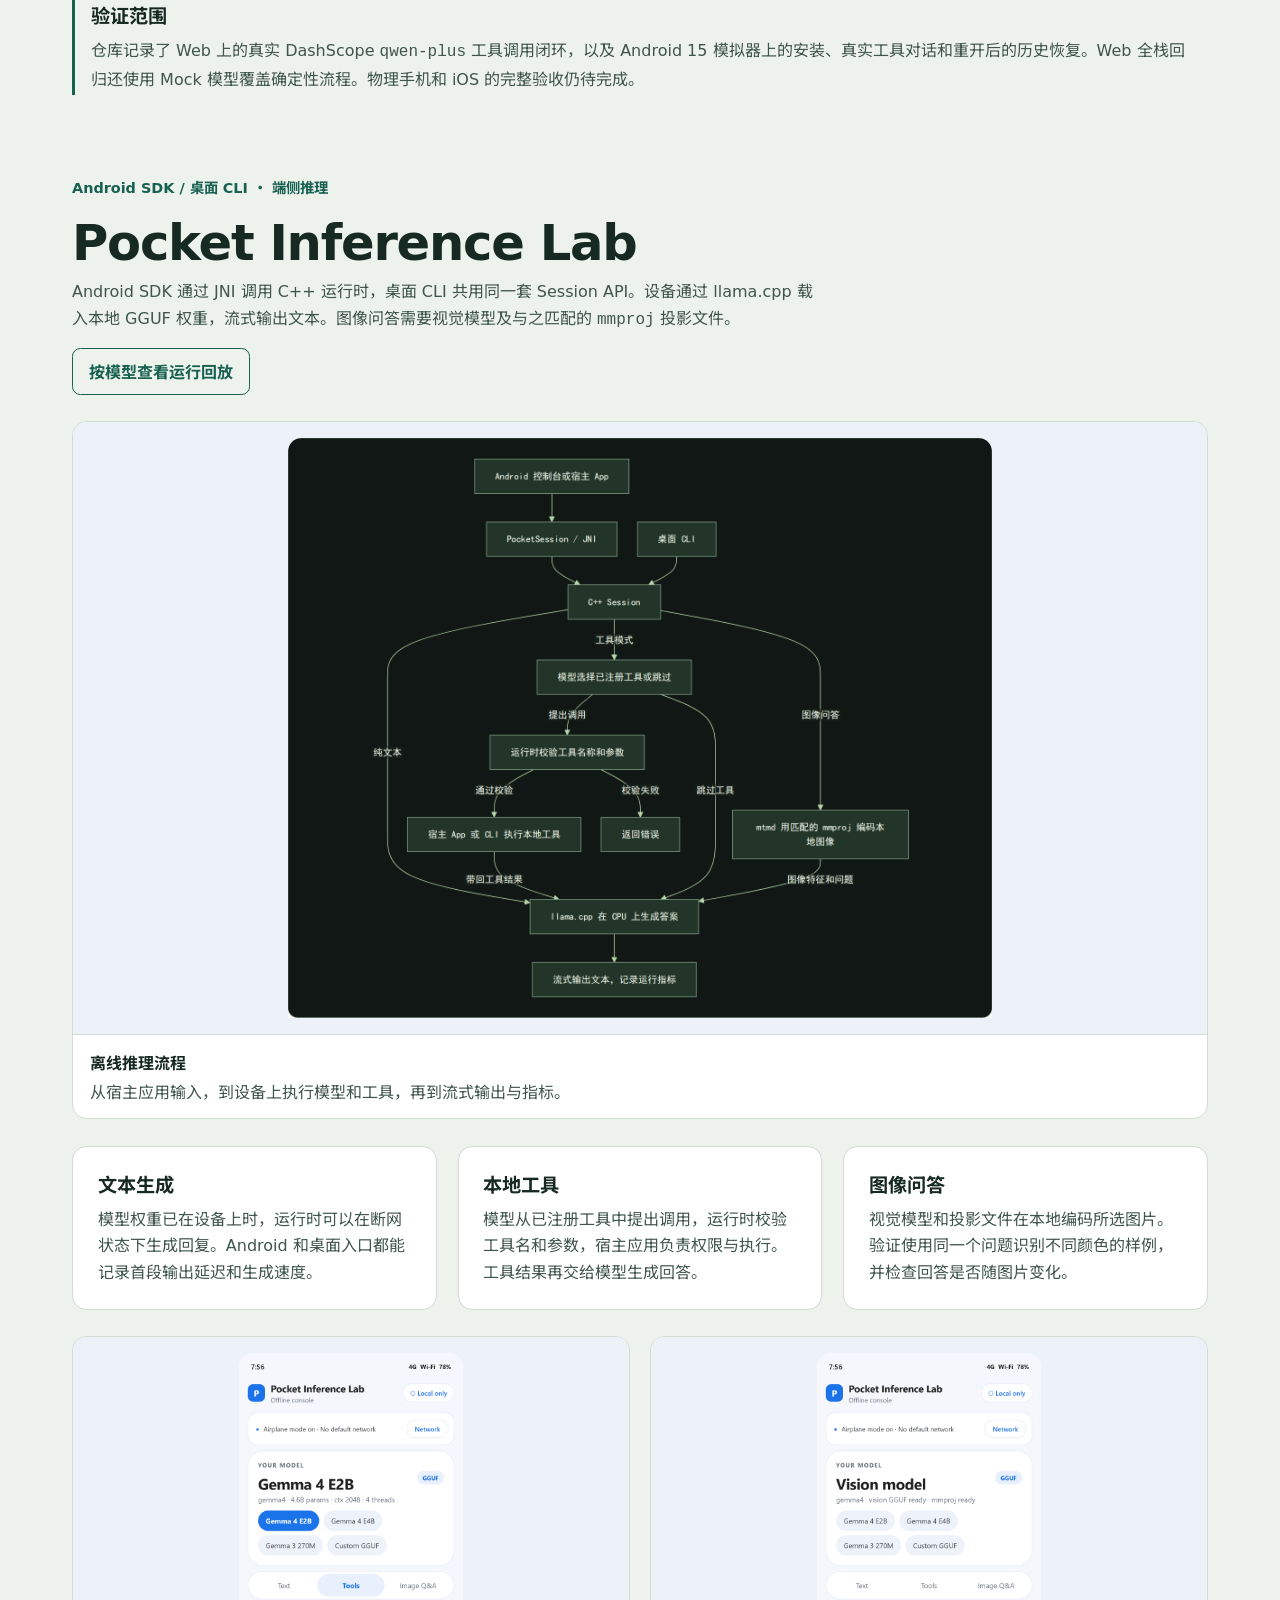
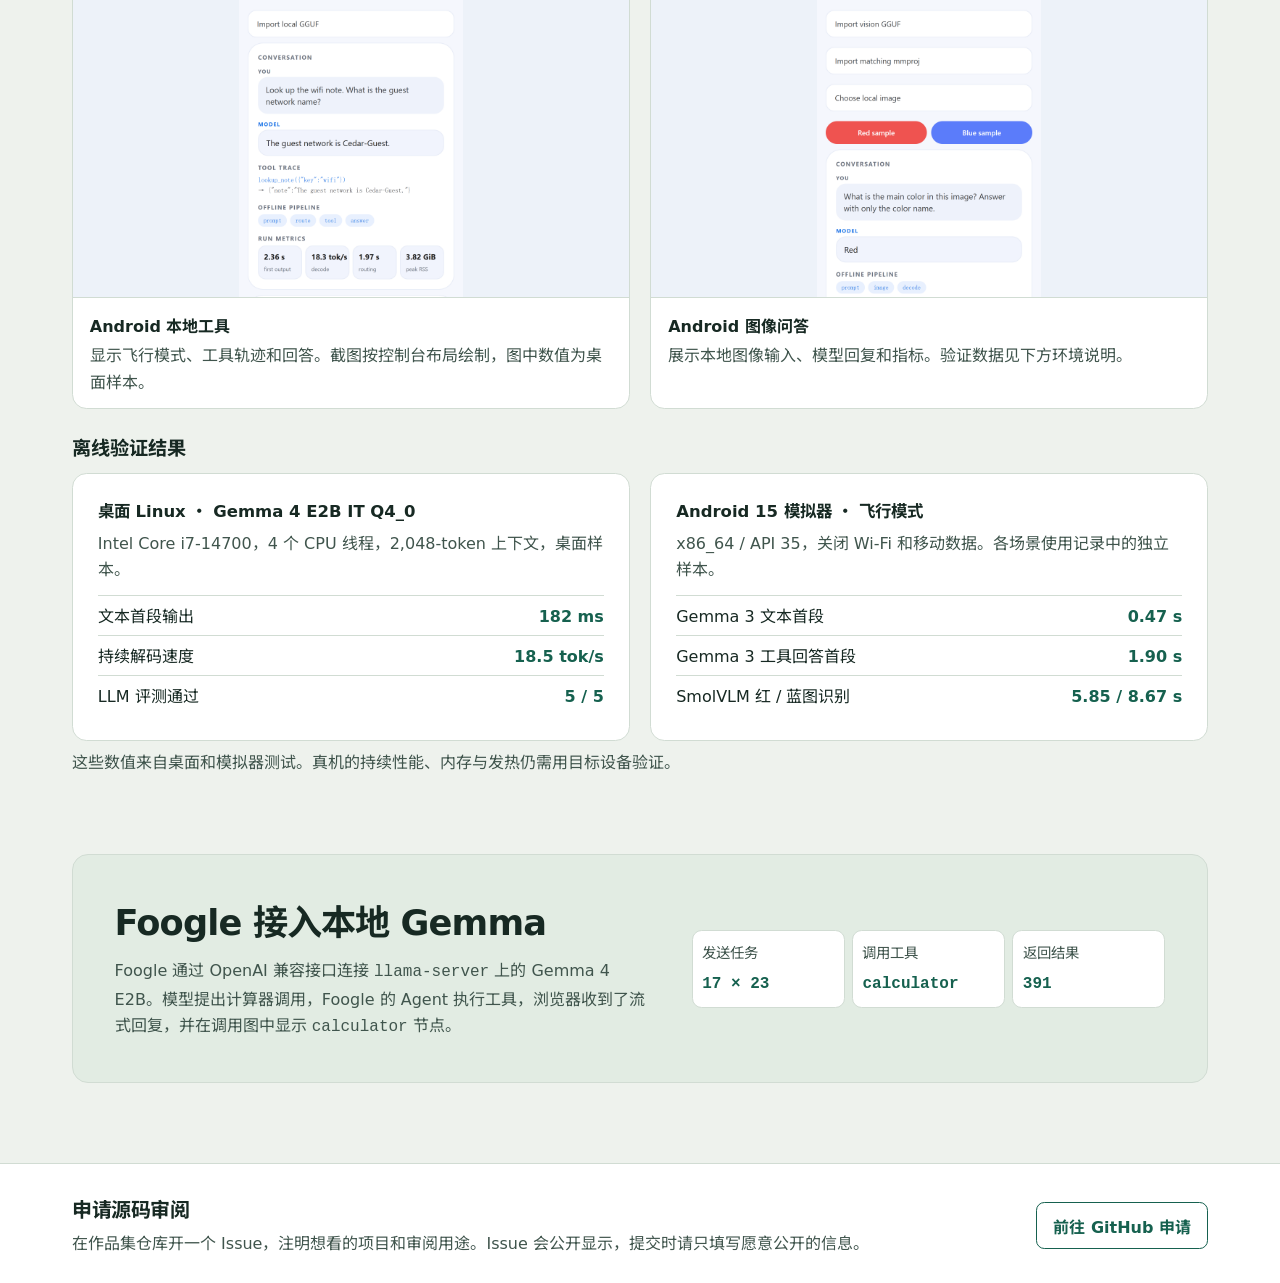
==== commit 7c6c7902: "Show Foogle platform capabilities and replay Pocket model runs" ====
--- a/index.html
+++ b/index.html
@@ -47,6 +47,7 @@
                 <p class="project-type">Web / Android · Agent 编排与运行追踪</p>
                 <h2 id="foogle-title">Foogle</h2>
                 <p>管理员配置模型、工具和调用预算，再发布 Agent 版本。成员在工作台发起任务、处理工具审批，并通过调用图查看模型、工具、MCP 和插件的参数与结果。</p>
+                <a class="button" href="./foogle/index.html">查看 Web 与 Android 全功能</a>
             </header>
             <div class="detail-card">
                 <h3>云端任务怎样执行</h3>
@@ -83,7 +84,7 @@
                 <p class="project-type">Android SDK / 桌面 CLI · 端侧推理</p>
                 <h2 id="pocket-title">Pocket Inference Lab</h2>
                 <p>Android SDK 通过 JNI 调用 C++ 运行时，桌面 CLI 共用同一套 Session API。设备通过 llama.cpp 载入本地 GGUF 权重，流式输出文本。图像问答需要视觉模型及与之匹配的 <code>mmproj</code> 投影文件。</p>
-                <a class="button" href="./pocket/index.html">打开交互回放</a>
+                <a class="button" href="./pocket/index.html">按模型查看运行回放</a>
             </header>
             <figure class="evidence architecture-figure">
                 <a class="figure-preview" href="./assets/pocket-offline-flow.png" data-image-preview>
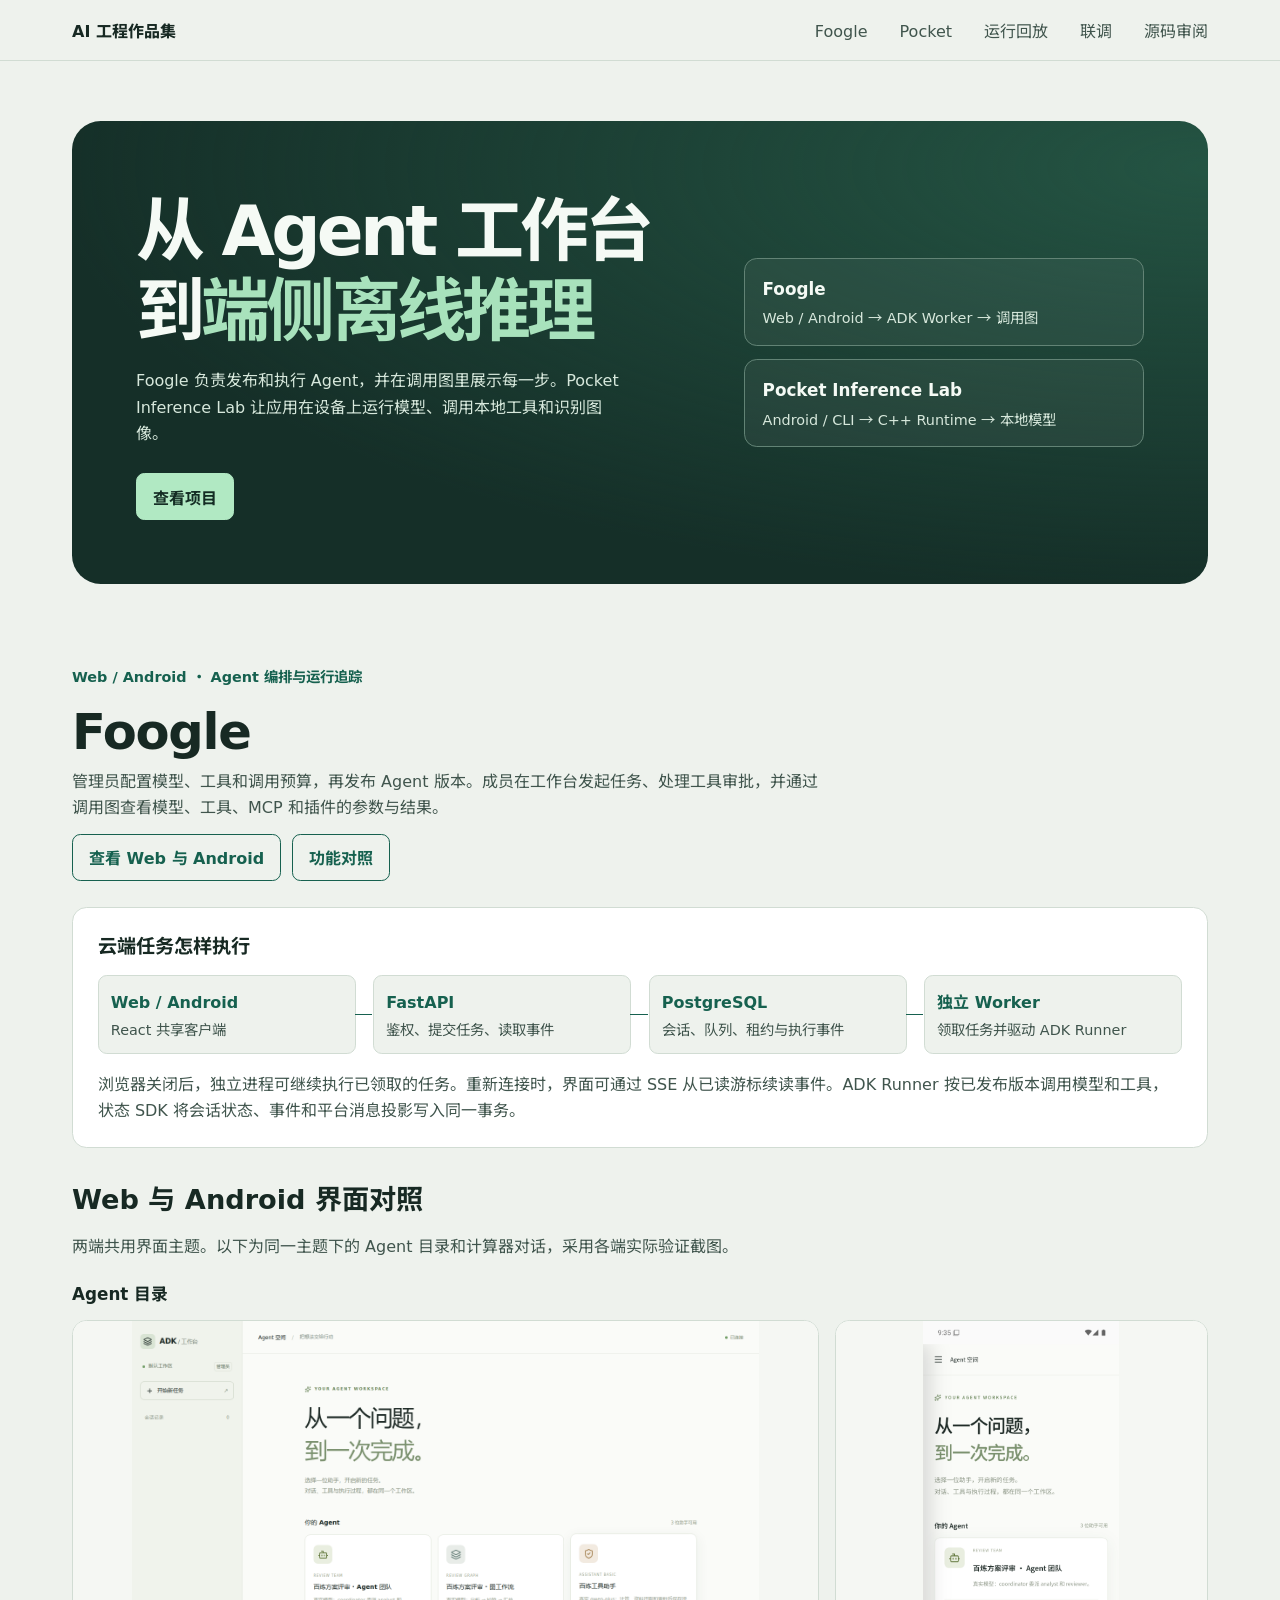
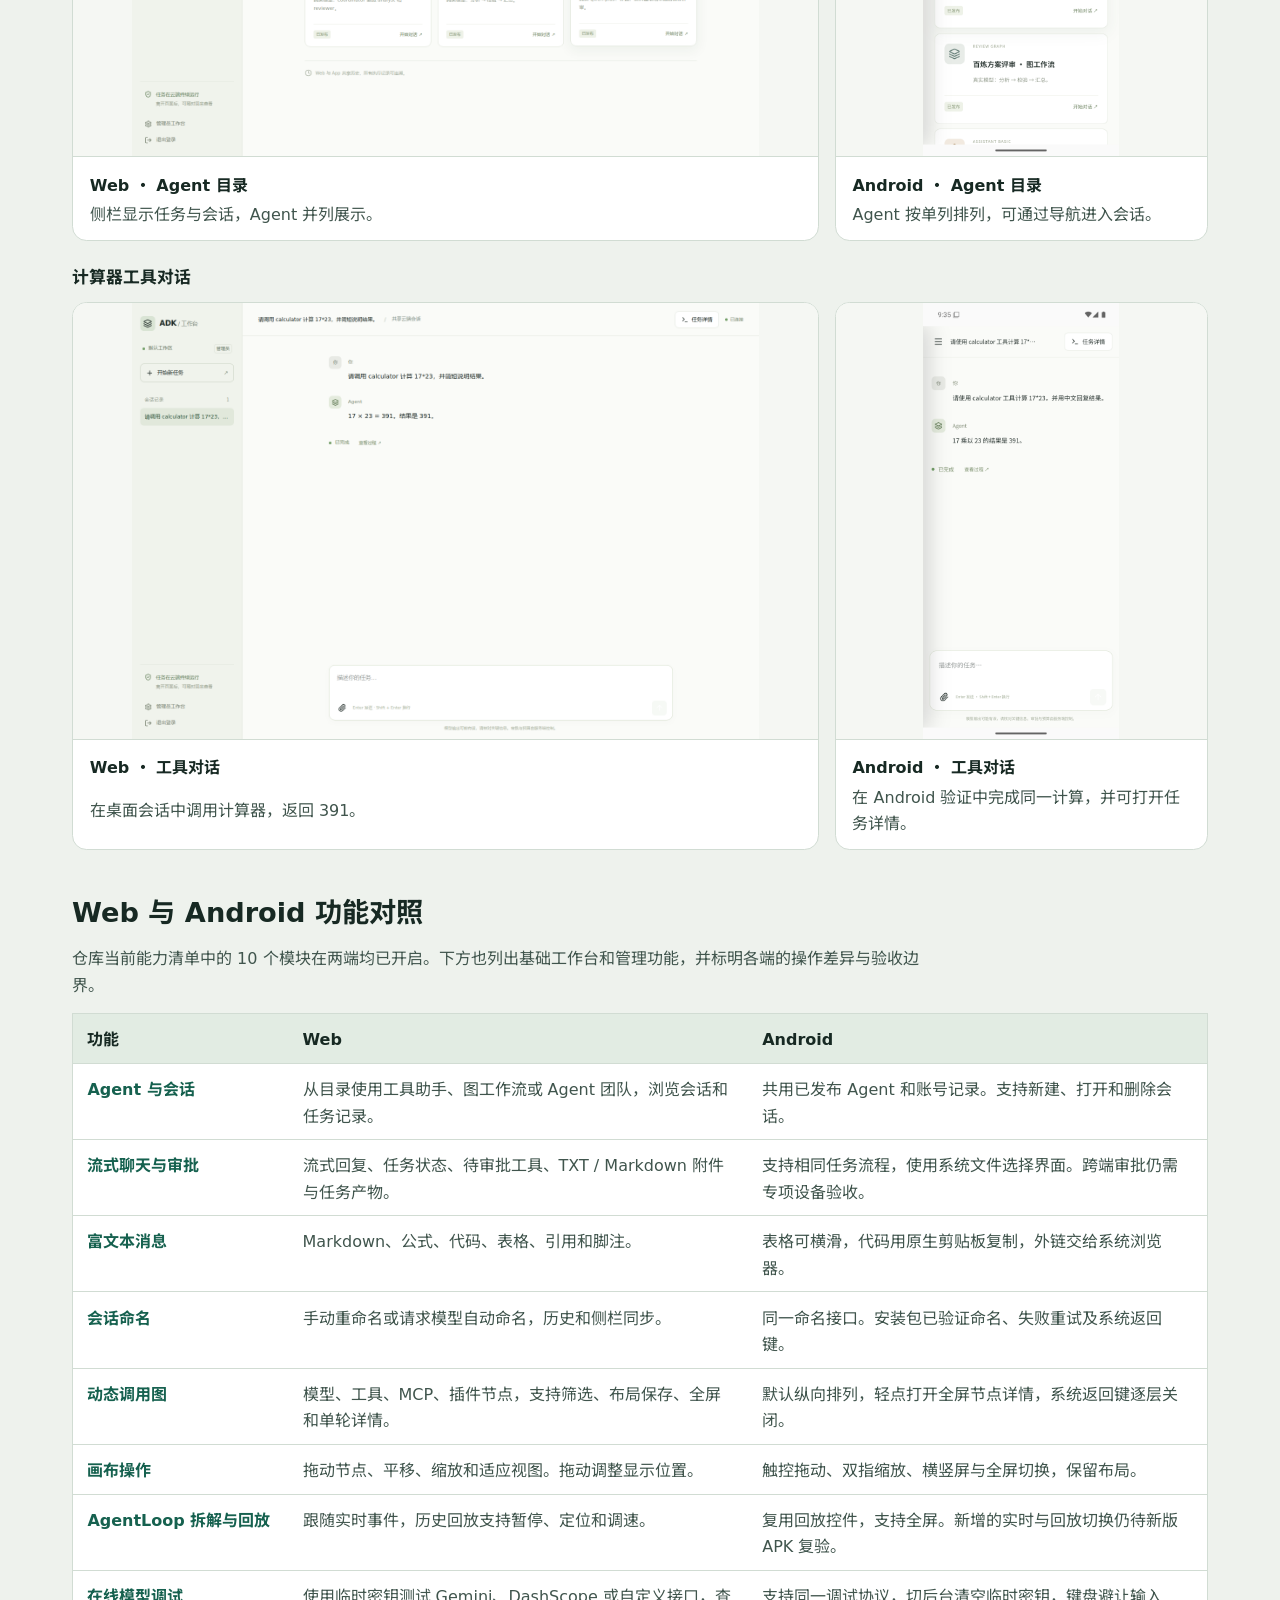
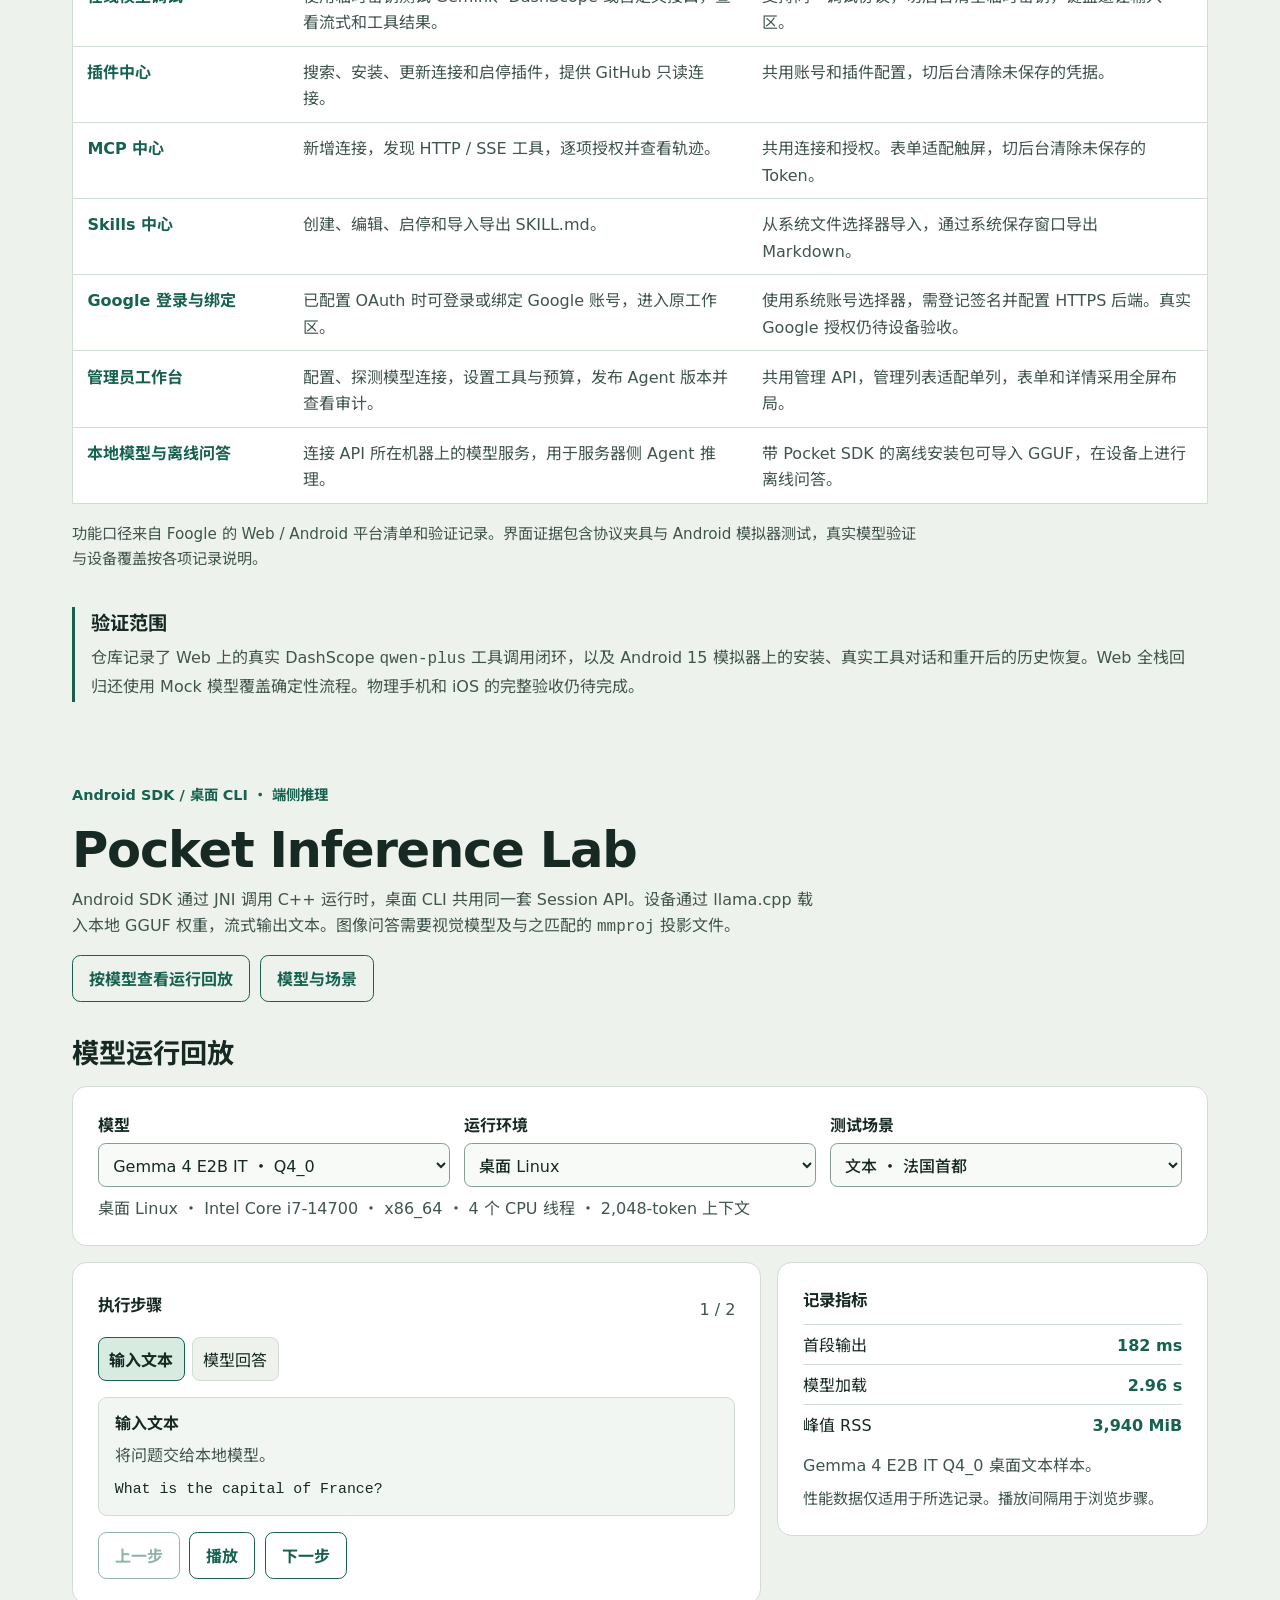
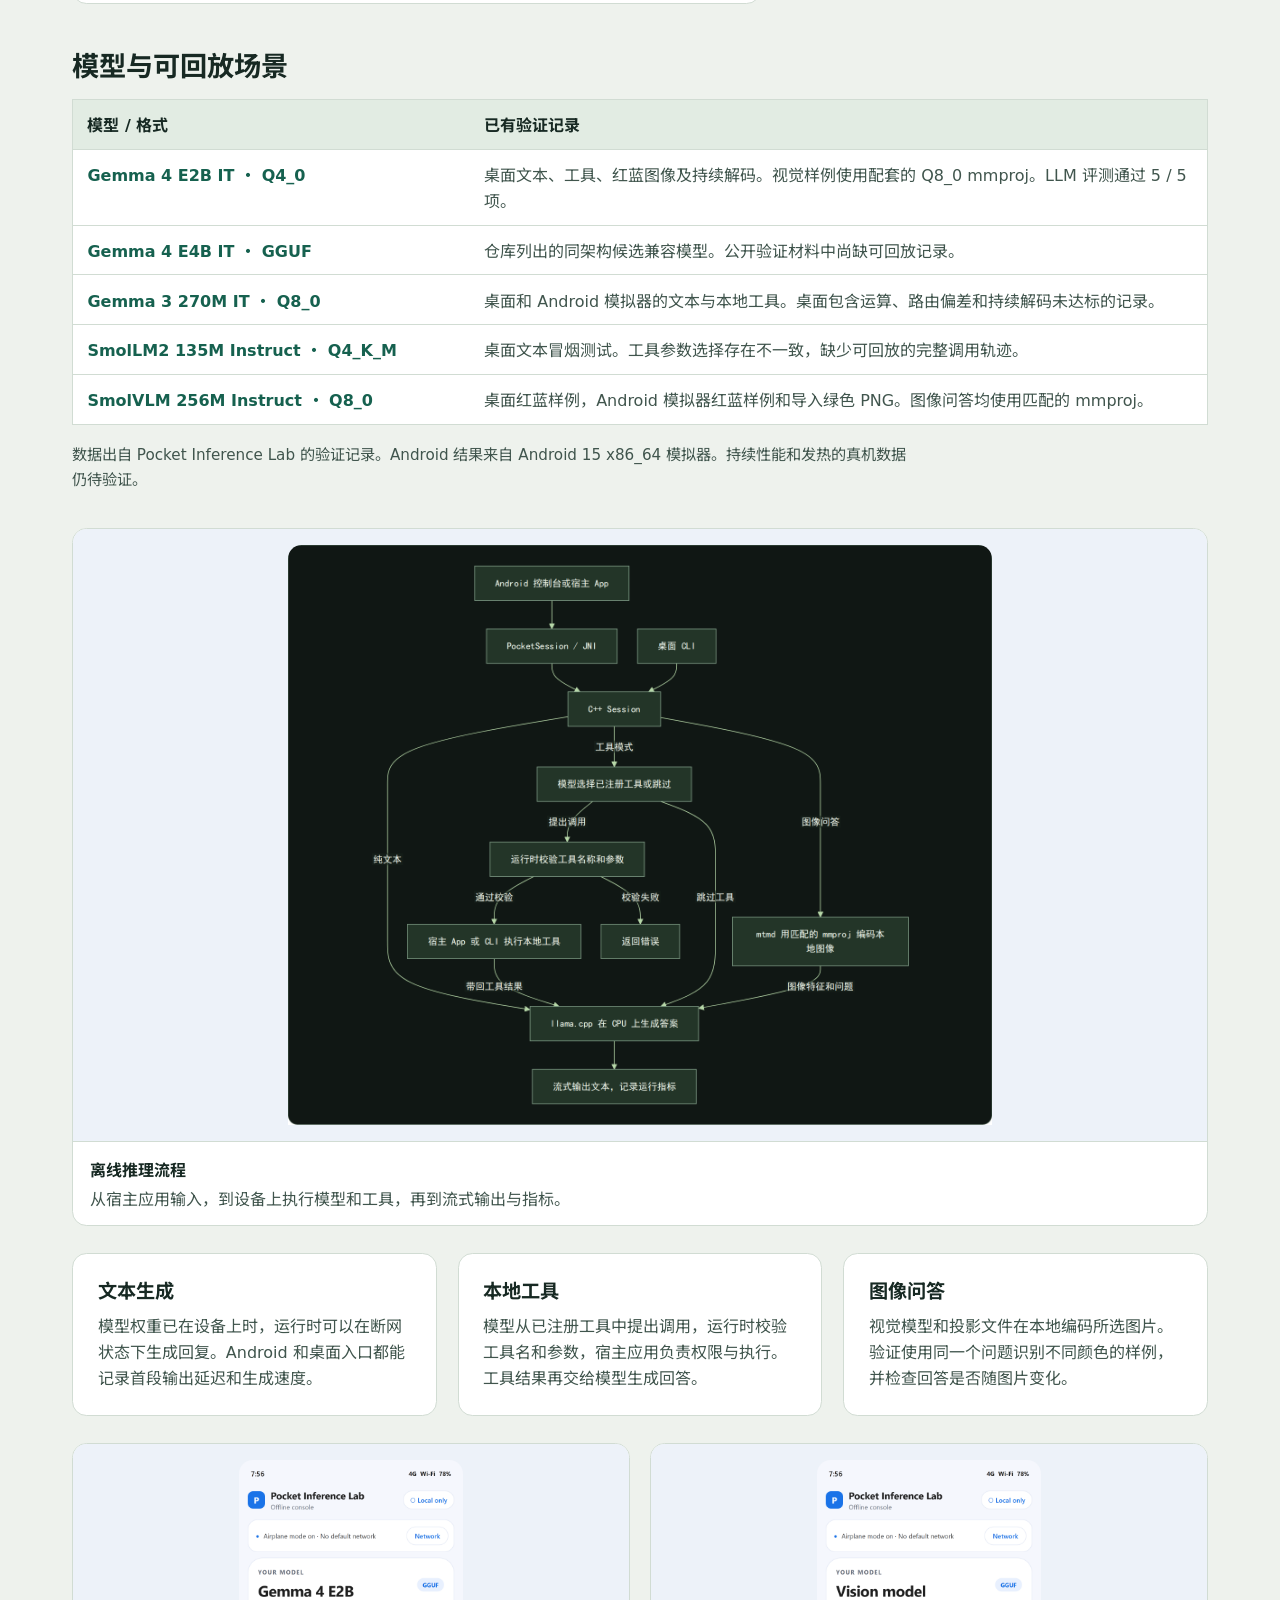
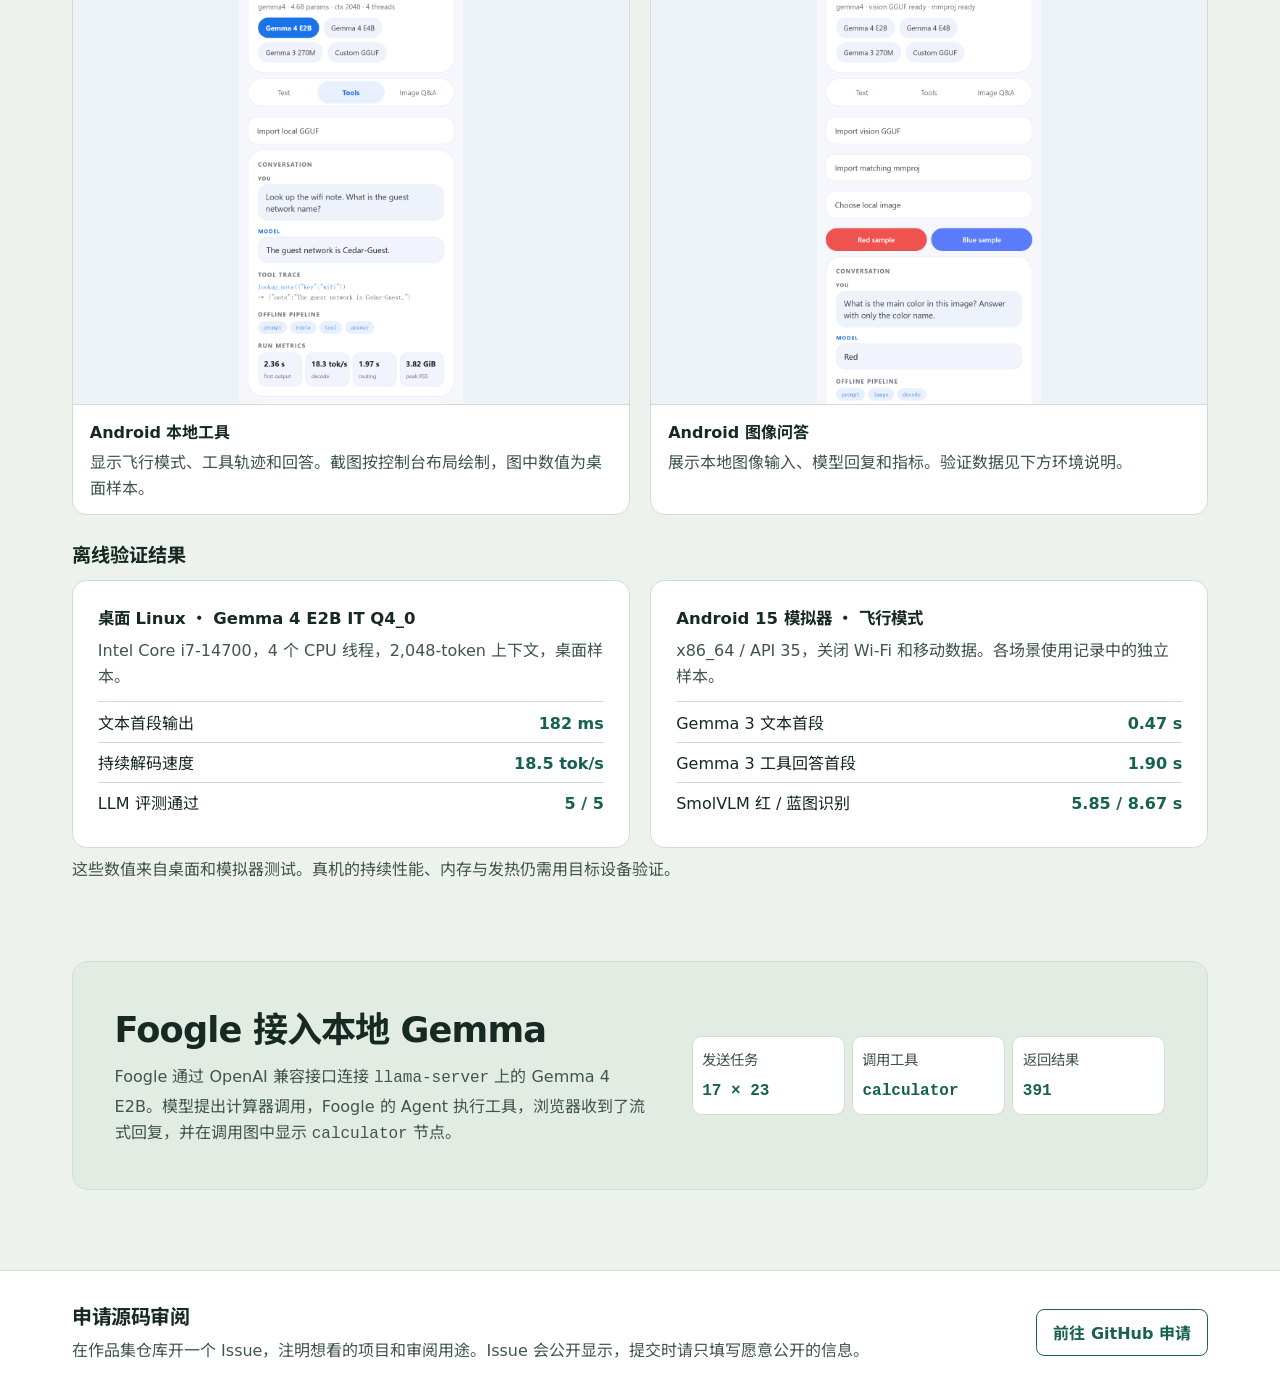
==== commit c27cb4e9: "Unify portfolio navigation and align Foogle platform screenshots" ====
--- a/index.html
+++ b/index.html
@@ -7,23 +7,27 @@
     <meta name="theme-color" content="#eef2ed">
     <title>AI 工程作品集 · Foogle 与 Pocket Inference Lab</title>
     <link rel="stylesheet" href="./styles.css">
+    <link rel="stylesheet" href="./demos.css">
     <script src="./image-preview.js" defer></script>
+    <script src="./pocket/replay-data.js" defer></script>
+    <script src="./pocket/demo.js" defer></script>
 </head>
 <body>
     <a class="skip-link" href="#main">跳到主要内容</a>
     <header class="site-header">
         <div class="shell header-inner">
-            <a class="brand" href="./index.html">AI 工程作品集</a>
+            <a class="brand" href="#main">AI 工程作品集</a>
             <nav aria-label="页面导航">
                 <a href="#foogle">Foogle</a>
                 <a href="#pocket">Pocket</a>
+                <a href="#runtime">运行回放</a>
                 <a href="#integration">联调</a>
                 <a href="#review">源码审阅</a>
             </nav>
         </div>
     </header>
 
-    <main id="main" class="shell">
+    <main id="main" class="shell unified-main">
         <section class="hero" aria-labelledby="title">
             <div class="hero-copy">
                 <h1 id="title">从 Agent 工作台<br>到<span>端侧离线推理</span></h1>
@@ -47,7 +51,7 @@
                 <p class="project-type">Web / Android · Agent 编排与运行追踪</p>
                 <h2 id="foogle-title">Foogle</h2>
                 <p>管理员配置模型、工具和调用预算，再发布 Agent 版本。成员在工作台发起任务、处理工具审批，并通过调用图查看模型、工具、MCP 和插件的参数与结果。</p>
-                <a class="button" href="./foogle/index.html">查看 Web 与 Android 全功能</a>
+                <div class="section-links"><a class="button" href="#foogle-views">查看 Web 与 Android</a><a class="button" href="#capabilities">功能对照</a></div>
             </header>
             <div class="detail-card">
                 <h3>云端任务怎样执行</h3>
@@ -59,20 +63,64 @@
                 </ol>
                 <p>浏览器关闭后，独立进程可继续执行已领取的任务。重新连接时，界面可通过 SSE 从已读游标续读事件。ADK Runner 按已发布版本调用模型和工具，状态 SDK 将会话状态、事件和平台消息投影写入同一事务。</p>
             </div>
-            <div class="evidence-grid">
-                <figure class="evidence">
-                    <a class="figure-preview" href="./assets/foogle-call-graph.png" data-image-preview>
-                        <img src="./assets/foogle-call-graph.png" alt="Foogle 调用图依次出现模型调用一、calculator 工具和模型调用二" width="1280" height="720" loading="lazy">
-                    </a>
-                    <figcaption><strong>调用图</strong><span>查看模型怎样选中计算器，并用工具结果生成回复。</span></figcaption>
-                </figure>
-                <figure class="evidence">
-                    <a class="figure-preview" href="./assets/foogle-turn-details.png" data-image-preview>
-                        <img src="./assets/foogle-turn-details.png" alt="本轮操作详情按普通工具、MCP、插件和搜索分类，可展开查看调用参数和结果" width="1280" height="720" loading="lazy">
-                    </a>
-                    <figcaption><strong>操作详情</strong><span>按调用类型筛选并检查输入和返回值。图中为界面验证样例。</span></figcaption>
-                </figure>
-            </div>
+            <section class="demo-section" id="foogle-views" aria-labelledby="foogle-views-title">
+                <h3 id="foogle-views-title">Web 与 Android 界面对照</h3>
+                <p>两端共用界面主题。以下为同一主题下的 Agent 目录和计算器对话，采用各端实际验证截图。</p>
+                <h4 class="platform-example-title">Agent 目录</h4>
+                <div class="platform-pair">
+                    <figure class="evidence platform-evidence" id="web">
+                        <a class="figure-preview" href="./assets/foogle-web-agent-catalog.png" data-image-preview>
+                            <img src="./assets/foogle-web-agent-catalog.png" alt="Web 中的三个 Agent 和桌面侧栏" width="1440" height="1000" loading="lazy">
+                        </a>
+                        <figcaption><strong>Web · Agent 目录</strong><span>侧栏显示任务与会话，Agent 并列展示。</span></figcaption>
+                    </figure>
+                    <figure class="evidence platform-evidence" id="android">
+                        <a class="figure-preview" href="./assets/foogle-android-catalog.png" data-image-preview>
+                            <img src="./assets/foogle-android-catalog.png" alt="Android 中的同一 Agent 目录，Agent 单列排列" width="1080" height="2400" loading="lazy">
+                        </a>
+                        <figcaption><strong>Android · Agent 目录</strong><span>Agent 按单列排列，可通过导航进入会话。</span></figcaption>
+                    </figure>
+                </div>
+                <h4 class="platform-example-title">计算器工具对话</h4>
+                <div class="platform-pair">
+                    <figure class="evidence platform-evidence">
+                        <a class="figure-preview" href="./assets/foogle-web-calculator.png" data-image-preview>
+                            <img src="./assets/foogle-web-calculator.png" alt="桌面 Web 的计算器对话显示 17 × 23 = 391" width="1440" height="1000" loading="lazy">
+                        </a>
+                        <figcaption><strong>Web · 工具对话</strong><span>在桌面会话中调用计算器，返回 391。</span></figcaption>
+                    </figure>
+                    <figure class="evidence platform-evidence">
+                        <a class="figure-preview" href="./assets/foogle-android-calculator.png" data-image-preview>
+                            <img src="./assets/foogle-android-calculator.png" alt="Android 应用的计算器对话显示 17 × 23 = 391" width="1080" height="2400" loading="lazy">
+                        </a>
+                        <figcaption><strong>Android · 工具对话</strong><span>在 Android 验证中完成同一计算，并可打开任务详情。</span></figcaption>
+                    </figure>
+                </div>
+            </section>
+            <section class="demo-section" id="capabilities" aria-labelledby="capabilities-title">
+                <h3 id="capabilities-title">Web 与 Android 功能对照</h3>
+                <p>仓库当前能力清单中的 10 个模块在两端均已开启。下方也列出基础工作台和管理功能，并标明各端的操作差异与验收边界。</p>
+                <table class="capability-table">
+                    <thead><tr><th scope="col">功能</th><th scope="col">Web</th><th scope="col">Android</th></tr></thead>
+                    <tbody>
+                        <tr><th scope="row">Agent 与会话</th><td>从目录使用工具助手、图工作流或 Agent 团队，浏览会话和任务记录。</td><td>共用已发布 Agent 和账号记录。支持新建、打开和删除会话。</td></tr>
+                        <tr><th scope="row">流式聊天与审批</th><td>流式回复、任务状态、待审批工具、TXT / Markdown 附件与任务产物。</td><td>支持相同任务流程，使用系统文件选择界面。跨端审批仍需专项设备验收。</td></tr>
+                        <tr><th scope="row">富文本消息</th><td>Markdown、公式、代码、表格、引用和脚注。</td><td>表格可横滑，代码用原生剪贴板复制，外链交给系统浏览器。</td></tr>
+                        <tr><th scope="row">会话命名</th><td>手动重命名或请求模型自动命名，历史和侧栏同步。</td><td>同一命名接口。安装包已验证命名、失败重试及系统返回键。</td></tr>
+                        <tr><th scope="row">动态调用图</th><td>模型、工具、MCP、插件节点，支持筛选、布局保存、全屏和单轮详情。</td><td>默认纵向排列，轻点打开全屏节点详情，系统返回键逐层关闭。</td></tr>
+                        <tr><th scope="row">画布操作</th><td>拖动节点、平移、缩放和适应视图。拖动调整显示位置。</td><td>触控拖动、双指缩放、横竖屏与全屏切换，保留布局。</td></tr>
+                        <tr><th scope="row">AgentLoop 拆解与回放</th><td>跟随实时事件，历史回放支持暂停、定位和调速。</td><td>复用回放控件，支持全屏。新增的实时与回放切换仍待新版 APK 复验。</td></tr>
+                        <tr><th scope="row">在线模型调试</th><td>使用临时密钥测试 Gemini、DashScope 或自定义接口，查看流式和工具结果。</td><td>支持同一调试协议，切后台清空临时密钥，键盘避让输入区。</td></tr>
+                        <tr><th scope="row">插件中心</th><td>搜索、安装、更新连接和启停插件，提供 GitHub 只读连接。</td><td>共用账号和插件配置，切后台清除未保存的凭据。</td></tr>
+                        <tr><th scope="row">MCP 中心</th><td>新增连接，发现 HTTP / SSE 工具，逐项授权并查看轨迹。</td><td>共用连接和授权。表单适配触屏，切后台清除未保存的 Token。</td></tr>
+                        <tr><th scope="row">Skills 中心</th><td>创建、编辑、启停和导入导出 SKILL.md。</td><td>从系统文件选择器导入，通过系统保存窗口导出 Markdown。</td></tr>
+                        <tr><th scope="row">Google 登录与绑定</th><td>已配置 OAuth 时可登录或绑定 Google 账号，进入原工作区。</td><td>使用系统账号选择器，需登记签名并配置 HTTPS 后端。真实 Google 授权仍待设备验收。</td></tr>
+                        <tr><th scope="row">管理员工作台</th><td>配置、探测模型连接，设置工具与预算，发布 Agent 版本并查看审计。</td><td>共用管理 API，管理列表适配单列，表单和详情采用全屏布局。</td></tr>
+                        <tr><th scope="row">本地模型与离线问答</th><td>连接 API 所在机器上的模型服务，用于服务器侧 Agent 推理。</td><td>带 Pocket SDK 的离线安装包可导入 GGUF，在设备上进行离线问答。</td></tr>
+                    </tbody>
+                </table>
+                <p class="demo-note">功能口径来自 Foogle 的 Web / Android 平台清单和验证记录。界面证据包含协议夹具与 Android 模拟器测试，真实模型验证与设备覆盖按各项记录说明。</p>
+            </section>
             <div class="verification-note">
                 <h3>验证范围</h3>
                 <p>仓库记录了 Web 上的真实 DashScope <code>qwen-plus</code> 工具调用闭环，以及 Android 15 模拟器上的安装、真实工具对话和重开后的历史恢复。Web 全栈回归还使用 Mock 模型覆盖确定性流程。物理手机和 iOS 的完整验收仍待完成。</p>
@@ -84,8 +132,60 @@
                 <p class="project-type">Android SDK / 桌面 CLI · 端侧推理</p>
                 <h2 id="pocket-title">Pocket Inference Lab</h2>
                 <p>Android SDK 通过 JNI 调用 C++ 运行时，桌面 CLI 共用同一套 Session API。设备通过 llama.cpp 载入本地 GGUF 权重，流式输出文本。图像问答需要视觉模型及与之匹配的 <code>mmproj</code> 投影文件。</p>
-                <a class="button" href="./pocket/index.html">按模型查看运行回放</a>
+                <div class="section-links"><a class="button" href="#runtime">按模型查看运行回放</a><a class="button" href="#models">模型与场景</a></div>
             </header>
+            <section id="runtime" class="demo-section replay" aria-labelledby="replay-title">
+                <h3 id="replay-title">模型运行回放</h3>
+                <noscript><p>启用 JavaScript 后可切换样例和播放步骤。</p></noscript>
+                <div class="detail-card" id="replay-controls" hidden>
+                    <div class="replay-selects">
+                        <label>模型<select id="model"></select></label>
+                        <label>运行环境<select id="environment"></select></label>
+                        <label>测试场景<select id="scenario"></select></label>
+                    </div>
+                    <p id="environment-details"></p>
+                    <p id="no-record" role="status" hidden></p>
+                </div>
+                <div class="replay-layout" id="run" hidden>
+                    <section class="detail-card replay-steps" aria-labelledby="steps-title">
+                        <div class="replay-step-heading">
+                            <h4 id="steps-title">执行步骤</h4><p id="step-count"></p>
+                        </div>
+                        <ol id="steps" class="replay-timeline"></ol>
+                        <div id="frame" class="replay-frame" aria-live="polite">
+                            <h4 id="frame-title"></h4>
+                            <p id="frame-detail"></p>
+                            <div id="image-sample" hidden><span id="sample-color" aria-hidden="true"></span><span id="sample-name"></span></div>
+                            <pre id="trace-output"></pre>
+                        </div>
+                        <div class="replay-actions">
+                            <button type="button" class="button" id="previous">上一步</button>
+                            <button type="button" class="button" id="play">播放</button>
+                            <button type="button" class="button" id="next">下一步</button>
+                        </div>
+                    </section>
+                    <aside class="detail-card replay-metrics" aria-labelledby="metrics-title">
+                        <h4 id="metrics-title">记录指标</h4>
+                        <dl id="metrics" class="measurements"></dl>
+                        <p id="record-note"></p>
+                        <p class="demo-note">性能数据仅适用于所选记录。播放间隔用于浏览步骤。</p>
+                    </aside>
+                </div>
+            </section>
+            <section id="models" class="demo-section" aria-labelledby="models-title">
+                <h3 id="models-title">模型与可回放场景</h3>
+                <table class="capability-table coverage-table">
+                    <thead><tr><th scope="col">模型 / 格式</th><th scope="col">已有验证记录</th></tr></thead>
+                    <tbody>
+                        <tr><th scope="row">Gemma 4 E2B IT · Q4_0</th><td>桌面文本、工具、红蓝图像及持续解码。视觉样例使用配套的 Q8_0 mmproj。LLM 评测通过 5 / 5 项。</td></tr>
+                        <tr><th scope="row">Gemma 4 E4B IT · GGUF</th><td>仓库列出的同架构候选兼容模型。公开验证材料中尚缺可回放记录。</td></tr>
+                        <tr><th scope="row">Gemma 3 270M IT · Q8_0</th><td>桌面和 Android 模拟器的文本与本地工具。桌面包含运算、路由偏差和持续解码未达标的记录。</td></tr>
+                        <tr><th scope="row">SmolLM2 135M Instruct · Q4_K_M</th><td>桌面文本冒烟测试。工具参数选择存在不一致，缺少可回放的完整调用轨迹。</td></tr>
+                        <tr><th scope="row">SmolVLM 256M Instruct · Q8_0</th><td>桌面红蓝样例，Android 模拟器红蓝样例和导入绿色 PNG。图像问答均使用匹配的 mmproj。</td></tr>
+                    </tbody>
+                </table>
+                <p class="demo-note">数据出自 Pocket Inference Lab 的验证记录。Android 结果来自 Android 15 x86_64 模拟器。持续性能和发热的真机数据仍待验证。</p>
+            </section>
             <figure class="evidence architecture-figure">
                 <a class="figure-preview" href="./assets/pocket-offline-flow.png" data-image-preview>
                     <img src="./assets/pocket-offline-flow.png" alt="离线推理流程示意图，Android 和桌面入口共用 C++ Session，分别执行纯文本、工具调用与图像问答" width="1560" height="1286" loading="lazy">
--- a/demos.css
+++ b/demos.css
@@ -0,0 +1,96 @@
+.unified-main [hidden] { display: none !important; }
+.demo-section { display: grid; gap: 1rem; margin-block: clamp(1.7rem, 5vw, 3.7rem); scroll-margin-top: 1rem; }
+.demo-section > p { max-width: 53rem; color: var(--muted); }
+.demo-note { color: var(--muted); font-size: .95rem; }
+
+.capability-table {
+    width: 100%;
+    table-layout: fixed;
+    border-collapse: collapse;
+    border: 1px solid var(--line);
+    background: var(--paper);
+    text-align: left;
+    overflow-wrap: anywhere;
+}
+.capability-table th, .capability-table td { padding: .7rem .9rem; border-bottom: 1px solid var(--line); vertical-align: top; }
+.capability-table thead { background: #e2ece3; color: var(--ink); }
+.capability-table thead th:first-child { width: 19%; }
+.capability-table tbody th { color: var(--accent); }
+.capability-table td { color: var(--muted); }
+.coverage-table thead th:first-child { width: 35%; }
+
+.replay-selects { display: grid; grid-template-columns: repeat(3, minmax(0, 1fr)); gap: .85rem; }
+.replay-selects label { display: grid; gap: .3rem; font-weight: 700; }
+.replay-selects select {
+    width: 100%;
+    min-height: 44px;
+    padding: .35rem 1.9rem .35rem .65rem;
+    border: 1px solid #849e91;
+    border-radius: .48rem;
+    background: #f7faf7;
+    color: var(--ink);
+    font: inherit;
+    font-size: 1rem;
+    font-weight: 500;
+}
+.replay-selects select:focus-visible { outline: 3px solid var(--accent); outline-offset: 2px; }
+.replay-selects select:disabled { opacity: .55; }
+.replay-layout { display: grid; grid-template-columns: minmax(0, 1.6fr) minmax(0, 1fr); gap: 1rem; align-items: start; }
+.replay-step-heading, .replay-actions { display: flex; align-items: center; justify-content: space-between; gap: .6rem; }
+.replay-timeline { display: flex; flex-wrap: wrap; gap: .45rem; padding: 0; list-style: none; }
+.replay-timeline button {
+    min-height: 44px;
+    padding: .4rem .65rem;
+    border: 1px solid var(--line);
+    border-radius: .5rem;
+    background: var(--canvas);
+    color: var(--ink);
+    font: inherit;
+    cursor: pointer;
+}
+.replay-timeline button[aria-current="step"] { background: #d7ebe1; border-color: var(--accent); font-weight: 750; }
+.replay-frame { padding: .8rem 1rem; border: 1px solid var(--line); border-radius: .55rem; background: #f2f6f3; }
+.replay-frame pre { margin: .65rem 0 0; font-size: .93rem; white-space: pre-wrap; overflow-wrap: anywhere; }
+.replay-actions { margin-top: 1rem; flex-wrap: wrap; justify-content: flex-start; }
+.replay-actions .button { min-height: 44px; background: var(--paper); font: inherit; font-weight: 700; cursor: pointer; }
+.replay-actions .button:hover { background: #e4f0e8; }
+.replay-actions .button:disabled { opacity: .48; cursor: default; }
+#image-sample { display: flex; gap: .5rem; align-items: center; margin-top: .7rem; color: var(--muted); }
+#sample-color { display: block; width: 2rem; height: 2rem; border: 1px solid #40554d55; border-radius: .25rem; }
+.replay-metrics .measurements div { flex-wrap: wrap; }
+.replay-metrics .measurements dd { flex-shrink: 1; overflow-wrap: anywhere; }
+
+@media (max-width: 48rem) {
+    .replay-layout { grid-template-columns: 1fr; }
+    .capability-table th, .capability-table td { padding: .55rem .5rem; }
+    .capability-table thead th:first-child { width: 22%; }
+    .coverage-table thead th:first-child { width: 37%; }
+}
+
+@media (max-width: 36rem) {
+    .replay-selects { grid-template-columns: 1fr; }
+}
+
+.site-header {
+    position: sticky;
+    top: 0;
+    z-index: 2;
+    background: var(--canvas);
+}
+html { scroll-padding-top: 4.75rem; }
+html:has(.skip-link:focus) .skip-link { z-index: 3; }
+.unified-main .project-section > .demo-section { margin-block: .3rem .65rem; }
+.unified-main .demo-section > h3 { font-size: clamp(1.25rem, 3vw, 1.7rem); line-height: 1.35; }
+.section-links { display: flex; flex-wrap: wrap; gap: .65rem; }
+.platform-example-title { margin: .35rem 0 -.25rem; font-size: 1.05rem; }
+.platform-pair { display: grid; grid-template-columns: minmax(0, 2fr) minmax(0, 1fr); gap: 1rem; }
+.platform-evidence { display: flex; flex-direction: column; }
+.platform-evidence .figure-preview { background: #f5f7f3; }
+.platform-evidence .figure-preview img { height: clamp(17rem, 34vw, 29rem); object-fit: contain; object-position: center; }
+.platform-evidence figcaption { flex: 1; }
+.replay-frame h4 { margin: 0; font-size: 1rem; }
+@media (max-width: 37rem) {
+    html { scroll-padding-top: 7.25rem; }
+    .platform-pair { grid-template-columns: 1fr; }
+    .platform-evidence .figure-preview img { height: auto; max-height: 29rem; }
+}
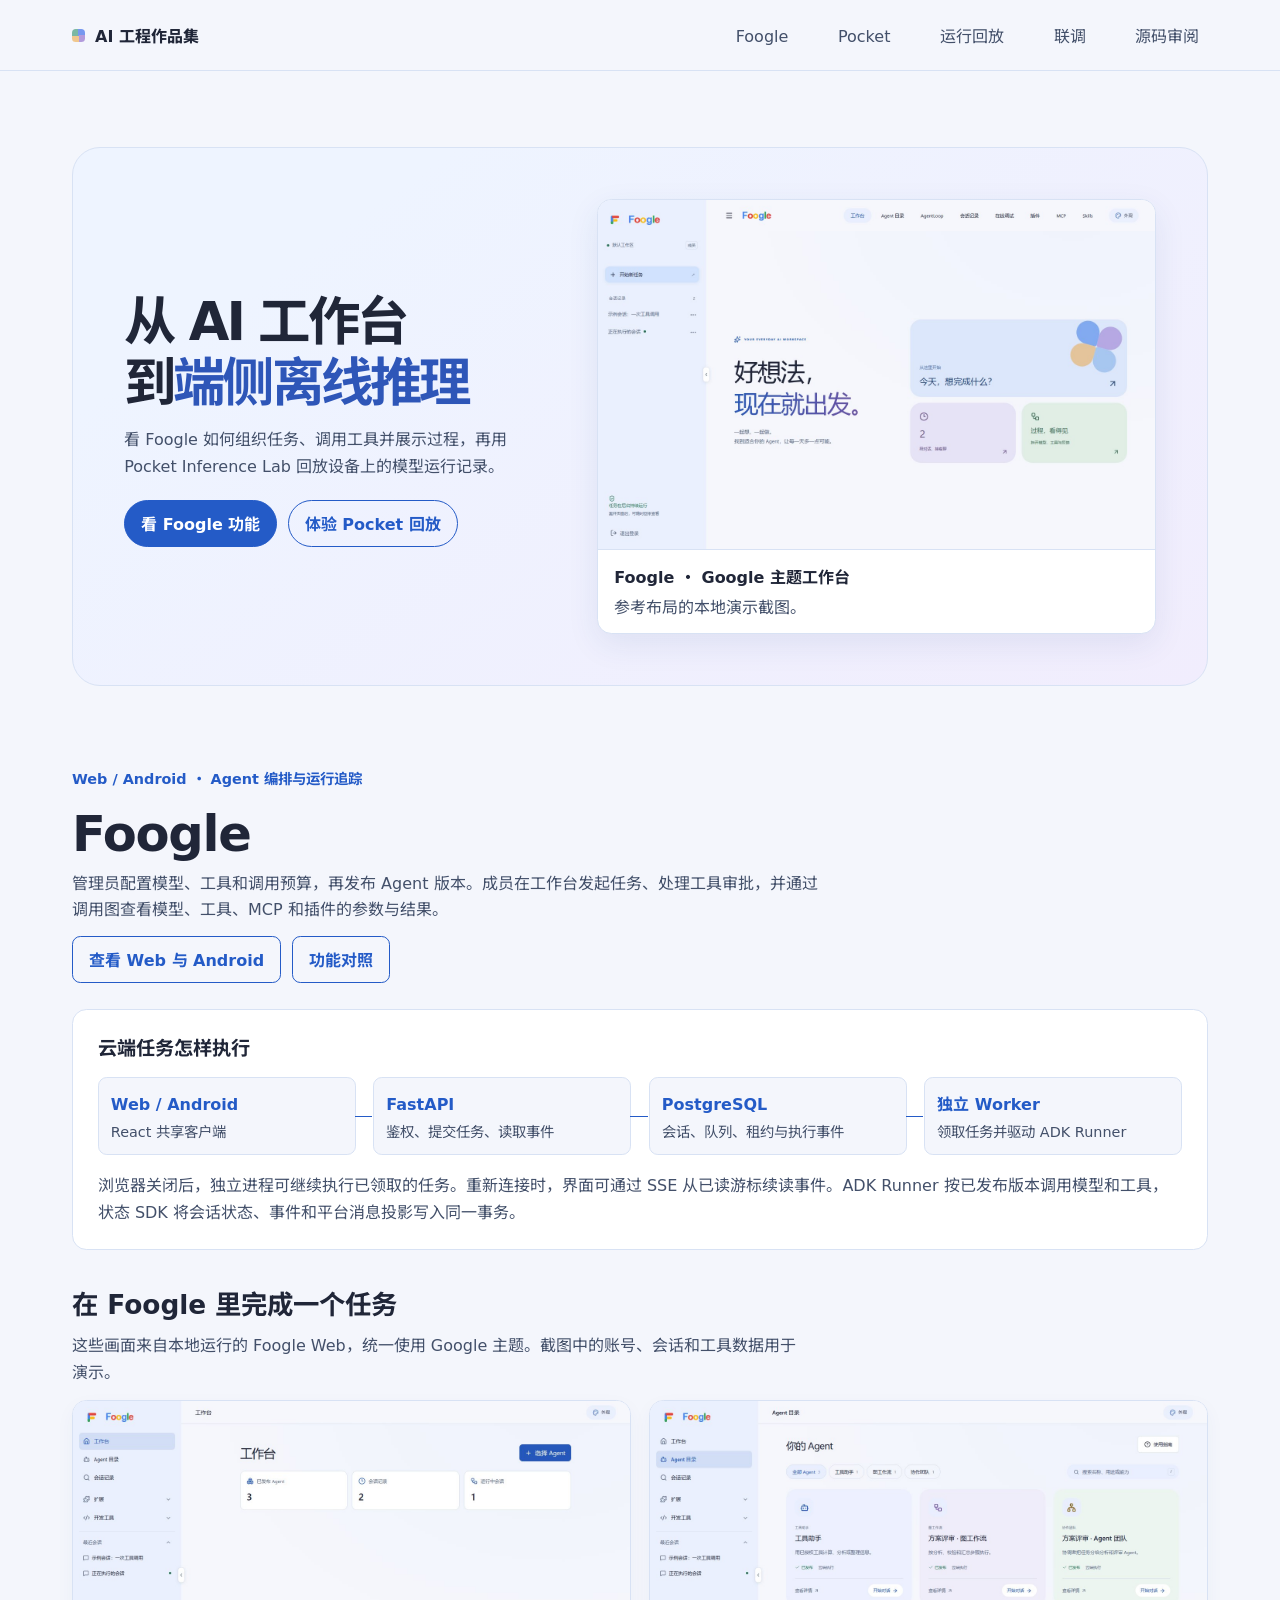
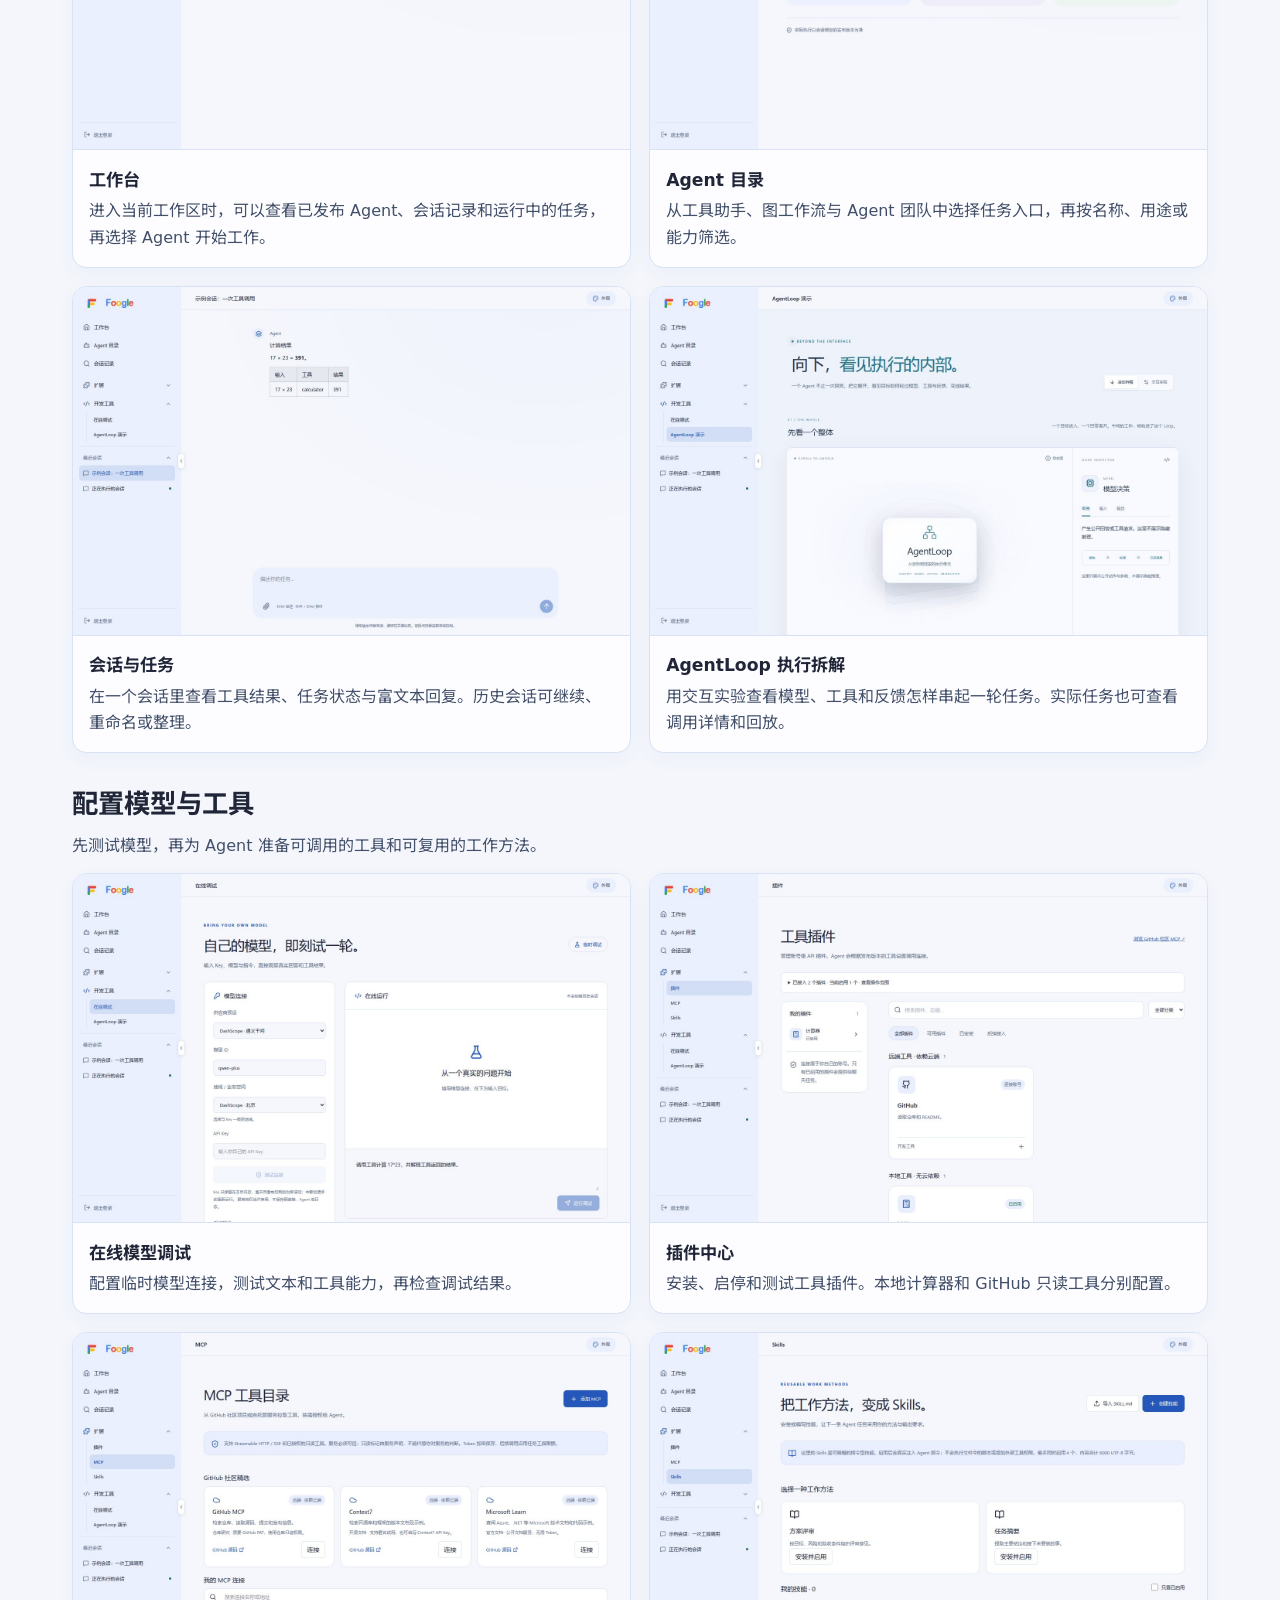
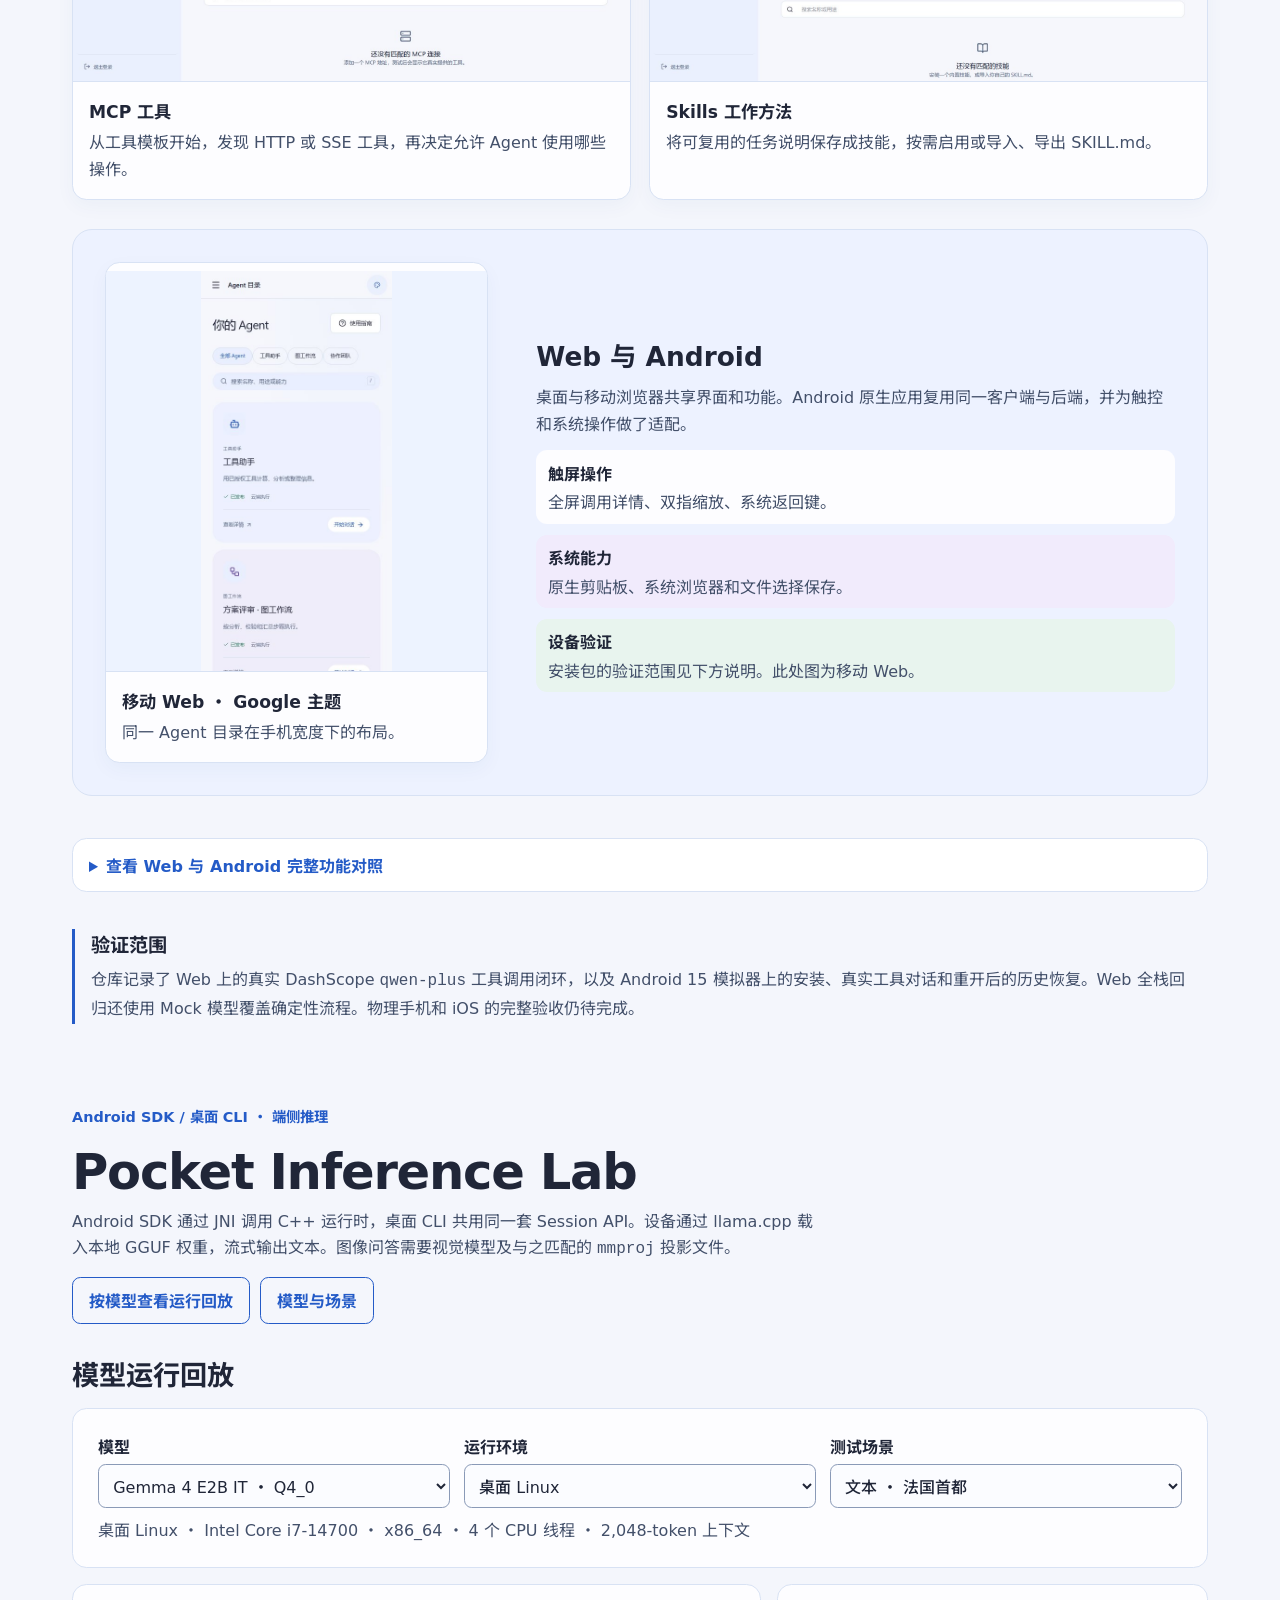
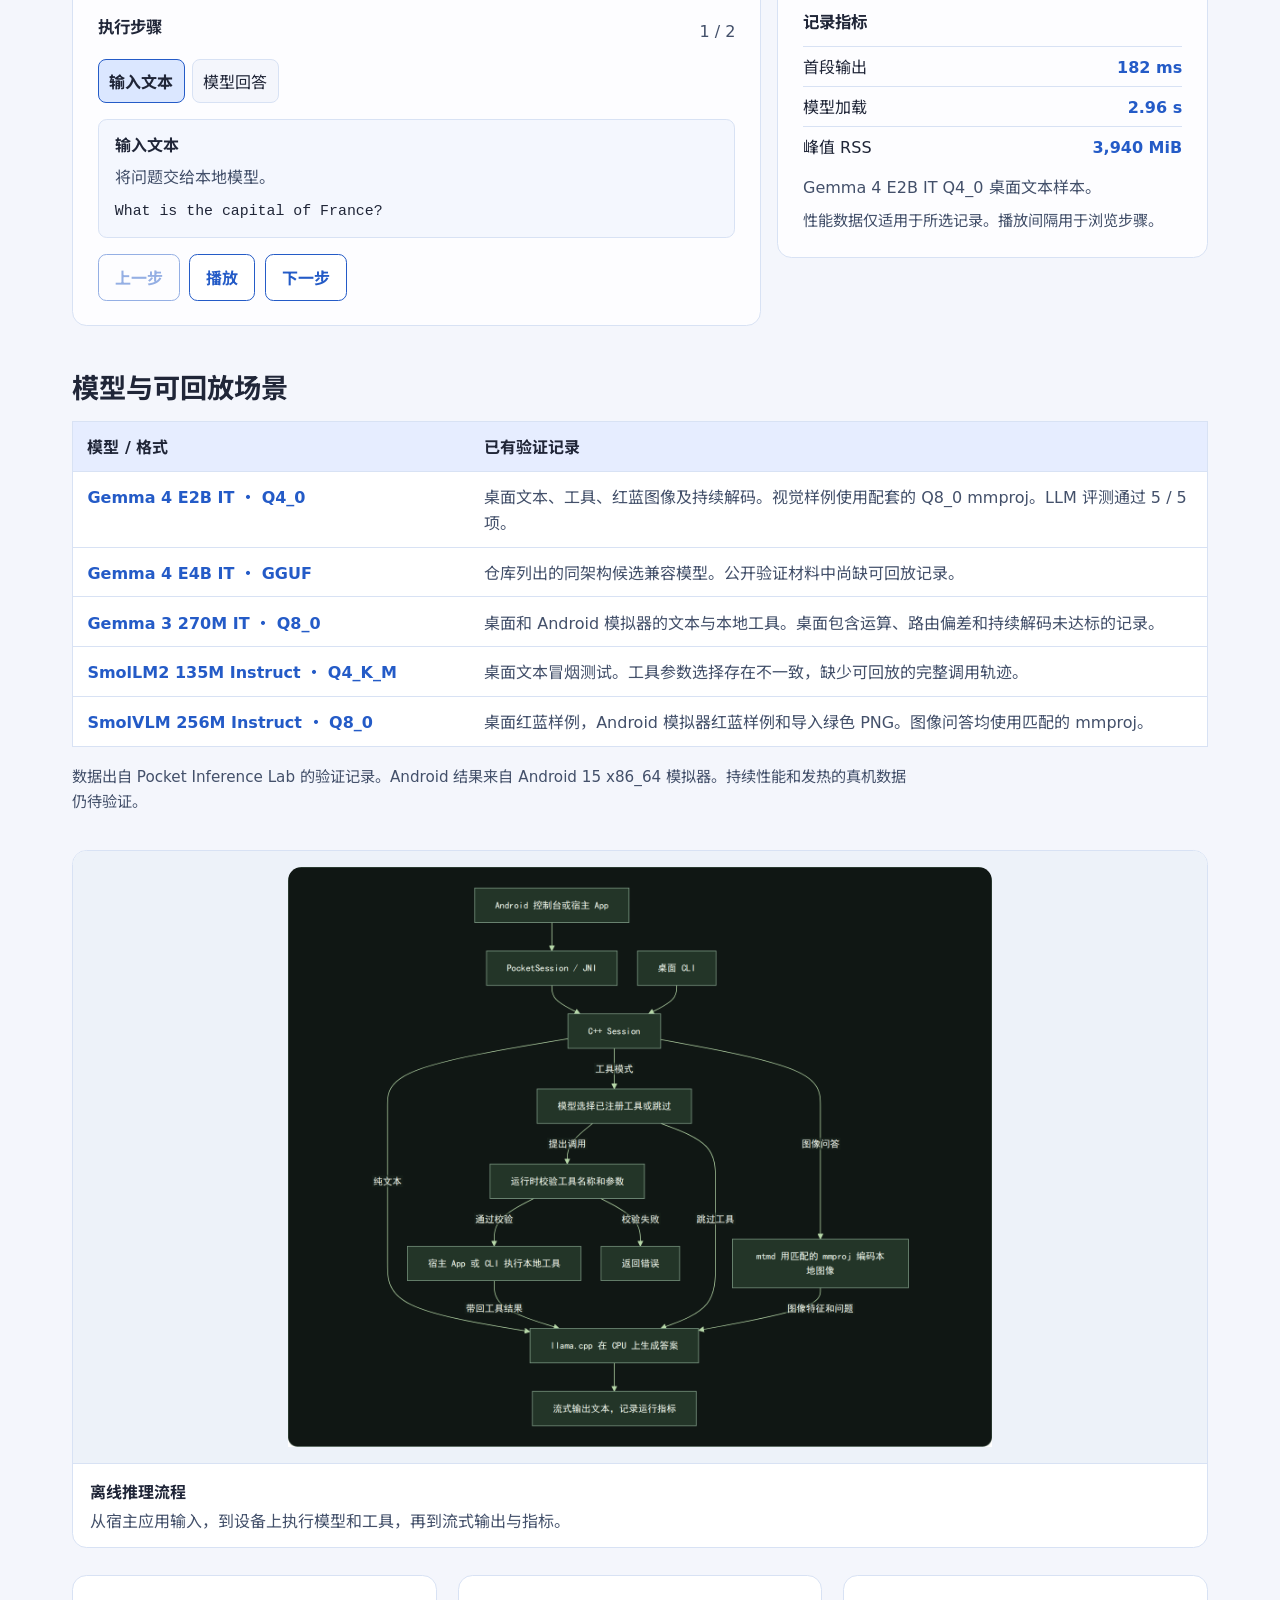
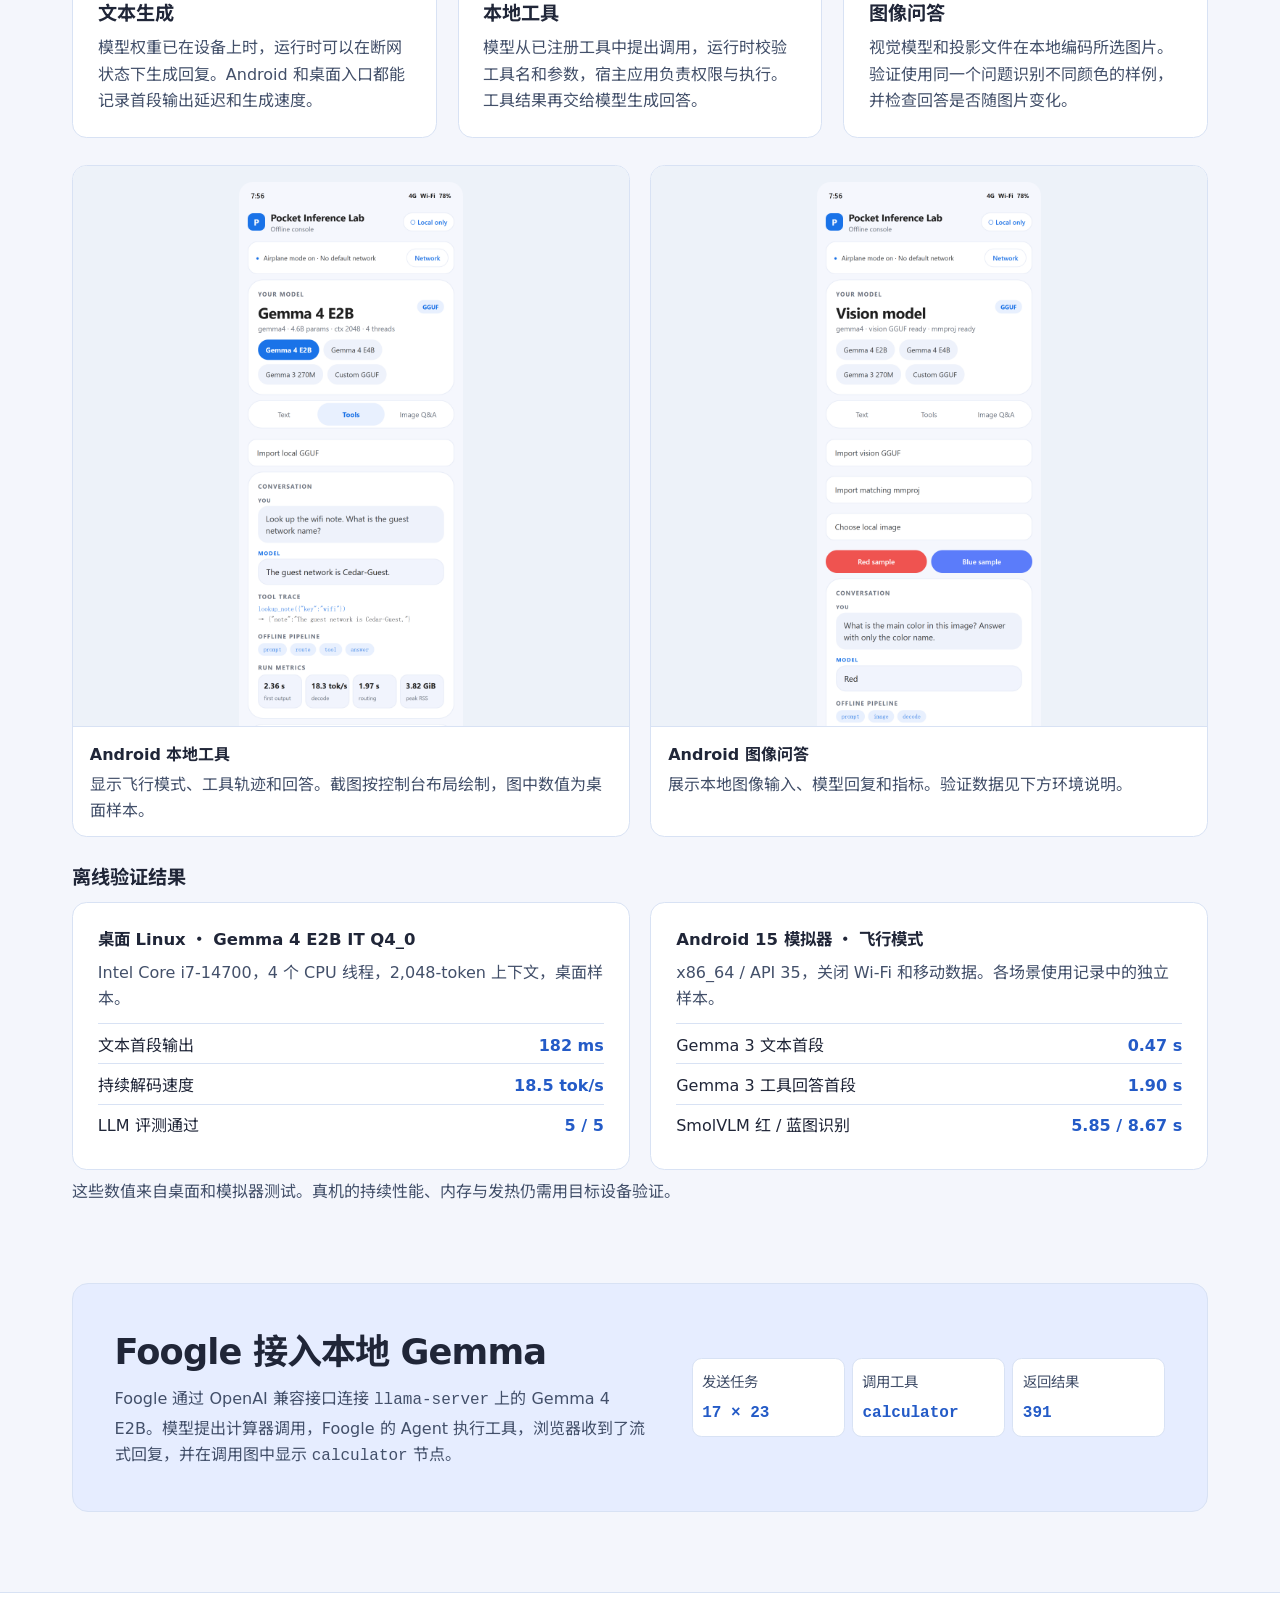
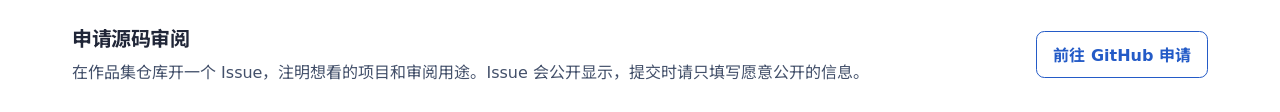
==== commit 5211bcc3: "Match Google theme and show Foogle features with real interface captures" ====
--- a/index.html
+++ b/index.html
@@ -4,7 +4,7 @@
     <meta charset="utf-8">
     <meta name="viewport" content="width=device-width, initial-scale=1">
     <meta name="description" content="查看 Foogle Agent 工作台和 Pocket Inference Lab 离线推理运行时的架构、执行轨迹、验证结果与交互回放。">
-    <meta name="theme-color" content="#eef2ed">
+    <meta name="theme-color" content="#f4f6fc">
     <title>AI 工程作品集 · Foogle 与 Pocket Inference Lab</title>
     <link rel="stylesheet" href="./styles.css">
     <link rel="stylesheet" href="./demos.css">
@@ -30,20 +30,19 @@
     <main id="main" class="shell unified-main">
         <section class="hero" aria-labelledby="title">
             <div class="hero-copy">
-                <h1 id="title">从 Agent 工作台<br>到<span>端侧离线推理</span></h1>
-                <p>Foogle 负责发布和执行 Agent，并在调用图里展示每一步。Pocket Inference Lab 让应用在设备上运行模型、调用本地工具和识别图像。</p>
-                <a class="button button-primary" href="#foogle">查看项目</a>
-            </div>
-            <div class="hero-paths" aria-label="两个项目的运行路径">
-                <a class="path" href="#foogle">
-                    <strong>Foogle</strong>
-                    <span>Web / Android → ADK Worker → 调用图</span>
+                <h1 id="title">从 AI 工作台<br>到<span>端侧离线推理</span></h1>
+                <p>看 Foogle 如何组织任务、调用工具并展示过程，再用 Pocket Inference Lab 回放设备上的模型运行记录。</p>
+                <div class="section-links">
+                    <a class="button button-primary" href="#foogle-views">看 Foogle 功能</a>
+                    <a class="button" href="#runtime">体验 Pocket 回放</a>
+                </div>
+            </div>
+            <figure class="evidence hero-preview">
+                <a class="figure-preview" href="./assets/foogle-google-reference.jpg" data-image-preview>
+                    <img src="./assets/foogle-google-reference.jpg" alt="Foogle 的 Google 主题首页，蓝紫渐变标题旁是浅蓝、淡紫和浅绿的工作台入口" width="1440" height="900">
                 </a>
-                <a class="path" href="#pocket">
-                    <strong>Pocket Inference Lab</strong>
-                    <span>Android / CLI → C++ Runtime → 本地模型</span>
-                </a>
-            </div>
+                <figcaption><strong>Foogle · Google 主题工作台</strong><span>参考布局的本地演示截图。</span></figcaption>
+            </figure>
         </section>
 
         <section class="section project-section" id="foogle" aria-labelledby="foogle-title">
@@ -64,62 +63,108 @@
                 <p>浏览器关闭后，独立进程可继续执行已领取的任务。重新连接时，界面可通过 SSE 从已读游标续读事件。ADK Runner 按已发布版本调用模型和工具，状态 SDK 将会话状态、事件和平台消息投影写入同一事务。</p>
             </div>
             <section class="demo-section" id="foogle-views" aria-labelledby="foogle-views-title">
-                <h3 id="foogle-views-title">Web 与 Android 界面对照</h3>
-                <p>两端共用界面主题。以下为同一主题下的 Agent 目录和计算器对话，采用各端实际验证截图。</p>
-                <h4 class="platform-example-title">Agent 目录</h4>
-                <div class="platform-pair">
-                    <figure class="evidence platform-evidence" id="web">
-                        <a class="figure-preview" href="./assets/foogle-web-agent-catalog.png" data-image-preview>
-                            <img src="./assets/foogle-web-agent-catalog.png" alt="Web 中的三个 Agent 和桌面侧栏" width="1440" height="1000" loading="lazy">
-                        </a>
-                        <figcaption><strong>Web · Agent 目录</strong><span>侧栏显示任务与会话，Agent 并列展示。</span></figcaption>
-                    </figure>
-                    <figure class="evidence platform-evidence" id="android">
-                        <a class="figure-preview" href="./assets/foogle-android-catalog.png" data-image-preview>
-                            <img src="./assets/foogle-android-catalog.png" alt="Android 中的同一 Agent 目录，Agent 单列排列" width="1080" height="2400" loading="lazy">
-                        </a>
-                        <figcaption><strong>Android · Agent 目录</strong><span>Agent 按单列排列，可通过导航进入会话。</span></figcaption>
-                    </figure>
-                </div>
-                <h4 class="platform-example-title">计算器工具对话</h4>
-                <div class="platform-pair">
-                    <figure class="evidence platform-evidence">
-                        <a class="figure-preview" href="./assets/foogle-web-calculator.png" data-image-preview>
-                            <img src="./assets/foogle-web-calculator.png" alt="桌面 Web 的计算器对话显示 17 × 23 = 391" width="1440" height="1000" loading="lazy">
-                        </a>
-                        <figcaption><strong>Web · 工具对话</strong><span>在桌面会话中调用计算器，返回 391。</span></figcaption>
-                    </figure>
-                    <figure class="evidence platform-evidence">
-                        <a class="figure-preview" href="./assets/foogle-android-calculator.png" data-image-preview>
-                            <img src="./assets/foogle-android-calculator.png" alt="Android 应用的计算器对话显示 17 × 23 = 391" width="1080" height="2400" loading="lazy">
-                        </a>
-                        <figcaption><strong>Android · 工具对话</strong><span>在 Android 验证中完成同一计算，并可打开任务详情。</span></figcaption>
-                    </figure>
+                <div class="section-intro" id="web">
+                    <h3 id="foogle-views-title">在 Foogle 里完成一个任务</h3>
+                    <p>这些画面来自本地运行的 Foogle Web，统一使用 Google 主题。截图中的账号、会话和工具数据用于演示。</p>
+                </div>
+                <div class="feature-gallery">
+                    <figure class="evidence feature-card">
+                        <a class="figure-preview" href="./assets/foogle-google-workspace.jpg" data-image-preview>
+                            <img src="./assets/foogle-google-workspace.jpg" alt="当前 Google 主题工作台显示已发布 Agent、会话记录和运行中会话" width="1440" height="900" loading="lazy">
+                        </a>
+                        <figcaption><strong>工作台</strong><span>进入当前工作区时，可以查看已发布 Agent、会话记录和运行中的任务，再选择 Agent 开始工作。</span></figcaption>
+                    </figure>
+                    <figure class="evidence feature-card">
+                        <a class="figure-preview" href="./assets/foogle-google-agents.jpg" data-image-preview>
+                            <img src="./assets/foogle-google-agents.jpg" alt="Google 主题的 Agent 目录及三种模板" width="1440" height="900" loading="lazy">
+                        </a>
+                        <figcaption><strong>Agent 目录</strong><span>从工具助手、图工作流与 Agent 团队中选择任务入口，再按名称、用途或能力筛选。</span></figcaption>
+                    </figure>
+                    <figure class="evidence feature-card">
+                        <a class="figure-preview" href="./assets/foogle-google-chat.jpg" data-image-preview>
+                            <img src="./assets/foogle-google-chat.jpg" alt="Foogle 会话中显示计算结果 391 和表格" width="1440" height="900" loading="lazy">
+                        </a>
+                        <figcaption><strong>会话与任务</strong><span>在一个会话里查看工具结果、任务状态与富文本回复。历史会话可继续、重命名或整理。</span></figcaption>
+                    </figure>
+                    <figure class="evidence feature-card">
+                        <a class="figure-preview" href="./assets/foogle-google-loop.jpg" data-image-preview>
+                            <img src="./assets/foogle-google-loop.jpg" alt="Google 主题的 AgentLoop 实验页" width="1440" height="900" loading="lazy">
+                        </a>
+                        <figcaption><strong>AgentLoop 执行拆解</strong><span>用交互实验查看模型、工具和反馈怎样串起一轮任务。实际任务也可查看调用详情和回放。</span></figcaption>
+                    </figure>
+                </div>
+                <div class="section-intro secondary-heading"><h3>配置模型与工具</h3><p>先测试模型，再为 Agent 准备可调用的工具和可复用的工作方法。</p></div>
+                <div class="feature-gallery feature-gallery-extensions">
+                    <figure class="evidence feature-card">
+                        <a class="figure-preview" href="./assets/foogle-google-playground.jpg" data-image-preview>
+                            <img src="./assets/foogle-google-playground.jpg" alt="Foogle 在线调试页显示模型和参数配置" width="1440" height="900" loading="lazy">
+                        </a>
+                        <figcaption><strong>在线模型调试</strong><span>配置临时模型连接，测试文本和工具能力，再检查调试结果。</span></figcaption>
+                    </figure>
+                    <figure class="evidence feature-card">
+                        <a class="figure-preview" href="./assets/foogle-google-plugins.jpg" data-image-preview>
+                            <img src="./assets/foogle-google-plugins.jpg" alt="插件中心显示计算器和 GitHub 插件" width="1440" height="900" loading="lazy">
+                        </a>
+                        <figcaption><strong>插件中心</strong><span>安装、启停和测试工具插件。本地计算器和 GitHub 只读工具分别配置。</span></figcaption>
+                    </figure>
+                    <figure class="evidence feature-card">
+                        <a class="figure-preview" href="./assets/foogle-google-mcp.jpg" data-image-preview>
+                            <img src="./assets/foogle-google-mcp.jpg" alt="MCP 工具目录与可选连接模板" width="1440" height="900" loading="lazy">
+                        </a>
+                        <figcaption><strong>MCP 工具</strong><span>从工具模板开始，发现 HTTP 或 SSE 工具，再决定允许 Agent 使用哪些操作。</span></figcaption>
+                    </figure>
+                    <figure class="evidence feature-card">
+                        <a class="figure-preview" href="./assets/foogle-google-skills.jpg" data-image-preview>
+                            <img src="./assets/foogle-google-skills.jpg" alt="Skills 中心显示技能管理界面" width="1440" height="900" loading="lazy">
+                        </a>
+                        <figcaption><strong>Skills 工作方法</strong><span>将可复用的任务说明保存成技能，按需启用或导入、导出 SKILL.md。</span></figcaption>
+                    </figure>
+                </div>
+                <div class="mobile-showcase" id="android">
+                    <figure class="evidence feature-card phone-showcase">
+                        <a class="figure-preview" href="./assets/foogle-google-mobile.jpg" data-image-preview>
+                            <img src="./assets/foogle-google-mobile.jpg" alt="手机浏览器中的 Google 主题 Agent 目录" width="412" height="860" loading="lazy">
+                        </a>
+                        <figcaption><strong>移动 Web · Google 主题</strong><span>同一 Agent 目录在手机宽度下的布局。</span></figcaption>
+                    </figure>
+                    <div class="platform-copy">
+                        <h3>Web 与 Android</h3>
+                        <p>桌面与移动浏览器共享界面和功能。Android 原生应用复用同一客户端与后端，并为触控和系统操作做了适配。</p>
+                        <ul class="native-features">
+                            <li><strong>触屏操作</strong><span>全屏调用详情、双指缩放、系统返回键。</span></li>
+                            <li><strong>系统能力</strong><span>原生剪贴板、系统浏览器和文件选择保存。</span></li>
+                            <li><strong>设备验证</strong><span>安装包的验证范围见下方说明。此处图为移动 Web。</span></li>
+                        </ul>
+                    </div>
                 </div>
             </section>
             <section class="demo-section" id="capabilities" aria-labelledby="capabilities-title">
-                <h3 id="capabilities-title">Web 与 Android 功能对照</h3>
-                <p>仓库当前能力清单中的 10 个模块在两端均已开启。下方也列出基础工作台和管理功能，并标明各端的操作差异与验收边界。</p>
-                <table class="capability-table">
-                    <thead><tr><th scope="col">功能</th><th scope="col">Web</th><th scope="col">Android</th></tr></thead>
-                    <tbody>
-                        <tr><th scope="row">Agent 与会话</th><td>从目录使用工具助手、图工作流或 Agent 团队，浏览会话和任务记录。</td><td>共用已发布 Agent 和账号记录。支持新建、打开和删除会话。</td></tr>
-                        <tr><th scope="row">流式聊天与审批</th><td>流式回复、任务状态、待审批工具、TXT / Markdown 附件与任务产物。</td><td>支持相同任务流程，使用系统文件选择界面。跨端审批仍需专项设备验收。</td></tr>
-                        <tr><th scope="row">富文本消息</th><td>Markdown、公式、代码、表格、引用和脚注。</td><td>表格可横滑，代码用原生剪贴板复制，外链交给系统浏览器。</td></tr>
-                        <tr><th scope="row">会话命名</th><td>手动重命名或请求模型自动命名，历史和侧栏同步。</td><td>同一命名接口。安装包已验证命名、失败重试及系统返回键。</td></tr>
-                        <tr><th scope="row">动态调用图</th><td>模型、工具、MCP、插件节点，支持筛选、布局保存、全屏和单轮详情。</td><td>默认纵向排列，轻点打开全屏节点详情，系统返回键逐层关闭。</td></tr>
-                        <tr><th scope="row">画布操作</th><td>拖动节点、平移、缩放和适应视图。拖动调整显示位置。</td><td>触控拖动、双指缩放、横竖屏与全屏切换，保留布局。</td></tr>
-                        <tr><th scope="row">AgentLoop 拆解与回放</th><td>跟随实时事件，历史回放支持暂停、定位和调速。</td><td>复用回放控件，支持全屏。新增的实时与回放切换仍待新版 APK 复验。</td></tr>
-                        <tr><th scope="row">在线模型调试</th><td>使用临时密钥测试 Gemini、DashScope 或自定义接口，查看流式和工具结果。</td><td>支持同一调试协议，切后台清空临时密钥，键盘避让输入区。</td></tr>
-                        <tr><th scope="row">插件中心</th><td>搜索、安装、更新连接和启停插件，提供 GitHub 只读连接。</td><td>共用账号和插件配置，切后台清除未保存的凭据。</td></tr>
-                        <tr><th scope="row">MCP 中心</th><td>新增连接，发现 HTTP / SSE 工具，逐项授权并查看轨迹。</td><td>共用连接和授权。表单适配触屏，切后台清除未保存的 Token。</td></tr>
-                        <tr><th scope="row">Skills 中心</th><td>创建、编辑、启停和导入导出 SKILL.md。</td><td>从系统文件选择器导入，通过系统保存窗口导出 Markdown。</td></tr>
-                        <tr><th scope="row">Google 登录与绑定</th><td>已配置 OAuth 时可登录或绑定 Google 账号，进入原工作区。</td><td>使用系统账号选择器，需登记签名并配置 HTTPS 后端。真实 Google 授权仍待设备验收。</td></tr>
-                        <tr><th scope="row">管理员工作台</th><td>配置、探测模型连接，设置工具与预算，发布 Agent 版本并查看审计。</td><td>共用管理 API，管理列表适配单列，表单和详情采用全屏布局。</td></tr>
-                        <tr><th scope="row">本地模型与离线问答</th><td>连接 API 所在机器上的模型服务，用于服务器侧 Agent 推理。</td><td>带 Pocket SDK 的离线安装包可导入 GGUF，在设备上进行离线问答。</td></tr>
-                    </tbody>
-                </table>
-                <p class="demo-note">功能口径来自 Foogle 的 Web / Android 平台清单和验证记录。界面证据包含协议夹具与 Android 模拟器测试，真实模型验证与设备覆盖按各项记录说明。</p>
+                <details class="capability-details">
+                    <summary id="capabilities-title">查看 Web 与 Android 完整功能对照</summary>
+                    <div class="capability-content">
+                        <p>仓库当前能力清单中的 10 个模块在两端均已开启。下方也列出基础工作台和管理功能，并标明各端的操作差异与验收边界。</p>
+                        <table class="capability-table">
+                            <thead><tr><th scope="col">功能</th><th scope="col">Web</th><th scope="col">Android</th></tr></thead>
+                            <tbody>
+                                <tr><th scope="row">Agent 与会话</th><td>从目录使用工具助手、图工作流或 Agent 团队，浏览会话和任务记录。</td><td>共用已发布 Agent 和账号记录。支持新建、打开和删除会话。</td></tr>
+                                <tr><th scope="row">流式聊天与审批</th><td>流式回复、任务状态、待审批工具、TXT / Markdown 附件与任务产物。</td><td>支持相同任务流程，使用系统文件选择界面。跨端审批仍需专项设备验收。</td></tr>
+                                <tr><th scope="row">富文本消息</th><td>Markdown、公式、代码、表格、引用和脚注。</td><td>表格可横滑，代码用原生剪贴板复制，外链交给系统浏览器。</td></tr>
+                                <tr><th scope="row">会话命名</th><td>手动重命名或请求模型自动命名，历史和侧栏同步。</td><td>同一命名接口。安装包已验证命名、失败重试及系统返回键。</td></tr>
+                                <tr><th scope="row">动态调用图</th><td>模型、工具、MCP、插件节点，支持筛选、布局保存、全屏和单轮详情。</td><td>默认纵向排列，轻点打开全屏节点详情，系统返回键逐层关闭。</td></tr>
+                                <tr><th scope="row">画布操作</th><td>拖动节点、平移、缩放和适应视图。拖动调整显示位置。</td><td>触控拖动、双指缩放、横竖屏与全屏切换，保留布局。</td></tr>
+                                <tr><th scope="row">AgentLoop 拆解与回放</th><td>跟随实时事件，历史回放支持暂停、定位和调速。</td><td>复用回放控件，支持全屏。新增的实时与回放切换仍待新版 APK 复验。</td></tr>
+                                <tr><th scope="row">在线模型调试</th><td>使用临时密钥测试 Gemini、DashScope 或自定义接口，查看流式和工具结果。</td><td>支持同一调试协议，切后台清空临时密钥，键盘避让输入区。</td></tr>
+                                <tr><th scope="row">插件中心</th><td>搜索、安装、更新连接和启停插件，提供 GitHub 只读连接。</td><td>共用账号和插件配置，切后台清除未保存的凭据。</td></tr>
+                                <tr><th scope="row">MCP 中心</th><td>新增连接，发现 HTTP / SSE 工具，逐项授权并查看轨迹。</td><td>共用连接和授权。表单适配触屏，切后台清除未保存的 Token。</td></tr>
+                                <tr><th scope="row">Skills 中心</th><td>创建、编辑、启停和导入导出 SKILL.md。</td><td>从系统文件选择器导入，通过系统保存窗口导出 Markdown。</td></tr>
+                                <tr><th scope="row">Google 登录与绑定</th><td>已配置 OAuth 时可登录或绑定 Google 账号，进入原工作区。</td><td>使用系统账号选择器，需登记签名并配置 HTTPS 后端。真实 Google 授权仍待设备验收。</td></tr>
+                                <tr><th scope="row">管理员工作台</th><td>配置、探测模型连接，设置工具与预算，发布 Agent 版本并查看审计。</td><td>共用管理 API，管理列表适配单列，表单和详情采用全屏布局。</td></tr>
+                                <tr><th scope="row">本地模型与离线问答</th><td>连接 API 所在机器上的模型服务，用于服务器侧 Agent 推理。</td><td>带 Pocket SDK 的离线安装包可导入 GGUF，在设备上进行离线问答。</td></tr>
+                            </tbody>
+                        </table>
+                        <p class="demo-note">功能口径来自 Foogle 的 Web / Android 平台清单和验证记录。界面证据包含协议夹具与 Android 模拟器测试，真实模型验证与设备覆盖按各项记录说明。</p>
+                    </div>
+                </details>
             </section>
             <div class="verification-note">
                 <h3>验证范围</h3>
--- a/styles.css
+++ b/styles.css
@@ -8,12 +8,12 @@
 
 :root {
     color-scheme: light;
-    --canvas: #eef2ed;
+    --canvas: #f4f6fc;
     --paper: #fff;
-    --ink: #172923;
-    --muted: #40554d;
-    --accent: #16614f;
-    --line: #d1dcd3;
+    --ink: #202638;
+    --muted: #43506a;
+    --accent: #245bc7;
+    --line: #d8e2f4;
     font-family: "Inter", "Portfolio Noto Sans SC", "PingFang SC", "Microsoft YaHei", "Noto Sans CJK SC", system-ui, sans-serif;
     scroll-behavior: smooth;
 }
@@ -35,35 +35,33 @@
 nav a { color: var(--muted); text-decoration: none; }
 nav a:hover, .brand:hover { color: var(--accent); text-decoration: underline; text-underline-offset: .25em; }
 
+
 .hero {
     display: grid;
-    grid-template-columns: 1.36fr 1fr;
+    grid-template-columns: minmax(0, .86fr) minmax(0, 1.14fr);
     align-items: center;
-    gap: clamp(1.5rem, 5vw, 4.25rem);
-    margin-block: clamp(1.5rem, 5vw, 3.75rem);
-    padding: clamp(1.35rem, 5vw, 4.4rem);
-    border-radius: 1.8rem;
-    background: radial-gradient(ellipse at 100% 10%, #245443, transparent 72%), #152f28;
-    color: #f5faf5;
-}
-
-.hero h1 { font-size: clamp(2.15rem, 5.4vw, 4.4rem); line-height: 1.16; letter-spacing: -.055em; }
-.hero h1 span { color: #a8e2bc; }
-.hero p { margin-block: 1.3rem 1.75rem; max-width: 31rem; color: #d7e8dc; }
-.hero-paths { display: grid; gap: .8rem; }
-.path { display: grid; gap: .18rem; padding: 1rem 1.1rem; border: 1px solid #628375; border-radius: .8rem; background: #ffffff0d; text-decoration: none; }
-.path strong { font-size: 1.05rem; }
-.path span { font-size: .9rem; color: #d7e8dc; }
-.path:hover { background: #ffffff19; border-color: #a8e2bc; }
-.hero a:focus-visible { outline-color: #a8e2bc; }
+    gap: clamp(1.25rem, 4vw, 3.15rem);
+    margin-block: clamp(1.6rem, 6vw, 4.75rem);
+    padding: clamp(1.2rem, 4vw, 3.2rem);
+    border: 1px solid var(--line);
+    border-radius: 1.75rem;
+    background: linear-gradient(145deg, #eef4ff 20%, #f1edfd 100%);
+}
+.hero h1 { font-size: clamp(2rem, 4.1vw, 3.55rem); line-height: 1.17; letter-spacing: -.055em; }
+.hero h1 span { color: #2e56b8; }
+.hero p { max-width: 31rem; margin-block: 1rem 1.35rem; color: var(--muted); }
+.hero-preview { overflow: hidden; box-shadow: 0 .65rem 2rem #28417c16; }
+.hero-preview .figure-preview { border-radius: 0; }
+.hero-preview img { border-radius: 0; }
+.hero-preview figcaption { padding: .7rem .9rem; }
 .button { display: inline-block; width: fit-content; padding: .58rem 1rem; border: 1px solid var(--accent); border-radius: .52rem; color: var(--accent); font-weight: 700; text-decoration: none; }
-.button:hover { background: #e4f0e8; }
-.button-primary { background: #b1e9c3; border-color: #b1e9c3; color: #142d24; }
-.button-primary:hover { background: #d4f5dd; }
+.button:hover { background: #eaf0fe; }
+.button-primary { background: #245bc7; border-color: #245bc7; color: #fff; }
+.button-primary:hover { background: #174ba9; }
 
 .section { margin-block: clamp(2.5rem, 7vw, 5rem); scroll-margin-top: 1.25rem; }
 h2 { font-size: clamp(1.55rem, 3vw, 2.2rem); line-height: 1.3; letter-spacing: -.025em; }
-.integration { display: grid; grid-template-columns: 1.15fr 1fr; gap: 2rem; align-items: center; padding: clamp(1.2rem, 4vw, 2.6rem); background: #e2ece3; border: 1px solid var(--line); border-radius: 1rem; }
+.integration { display: grid; grid-template-columns: 1.15fr 1fr; gap: 2rem; align-items: center; padding: clamp(1.2rem, 4vw, 2.6rem); background: #e6edff; border: 1px solid var(--line); border-radius: 1rem; }
 .integration p { margin-top: .8rem; color: var(--muted); }
 .trace { display: grid; grid-template-columns: repeat(3, minmax(0, 1fr)); gap: .45rem; margin: 0; padding: 0; list-style: none; }
 .trace li { display: grid; gap: .45rem; padding: .6rem; border: 1px solid var(--line); border-radius: .6rem; background: var(--paper); }
@@ -78,14 +76,12 @@
 
 @media (max-width: 53rem) {
     .hero, .integration { grid-template-columns: 1fr; }
-    .hero-paths { grid-template-columns: 1fr 1fr; }
 }
 
 @media (max-width: 37rem) {
     .shell { width: calc(100% - 2rem); }
     .header-inner, .footer-inner { align-items: flex-start; flex-direction: column; gap: .55rem; }
     .hero { border-radius: 1rem; }
-    .hero-paths { grid-template-columns: 1fr; }
 }
 
 @media (prefers-reduced-motion: reduce) {
@@ -182,7 +178,7 @@
     background: transparent;
     color: var(--ink);
 }
-.image-viewer::backdrop { background: rgb(15 30 24 / 78%); }
+.image-viewer::backdrop { background: rgb(29 41 69 / 78%); }
 .image-viewer-window {
     display: grid;
     grid-template-rows: auto minmax(0, 1fr);
@@ -190,7 +186,7 @@
     overflow: hidden;
     border-radius: .85rem;
     background: var(--paper);
-    box-shadow: 0 1rem 3rem rgb(5 18 11 / 35%);
+    box-shadow: 0 1rem 3rem rgb(17 33 72 / 35%);
 }
 .image-viewer-header {
     display: flex;
@@ -202,7 +198,7 @@
 }
 .image-viewer-header h2 { font-size: clamp(1rem, 3vw, 1.25rem); }
 .image-viewer-header button { flex-shrink: 0; min-height: 44px; background: var(--paper); cursor: pointer; font: inherit; font-weight: 700; }
-.image-viewer-header button:hover { background: #e4f0e8; }
+.image-viewer-header button:hover { background: #eaf0fe; }
 button:focus-visible { outline: 3px solid var(--accent); outline-offset: 3px; }
 .image-viewer-stage { min-height: 0; overflow: auto; overscroll-behavior: contain; background: #edf2f9; }
 .image-viewer-stage img { display: block; max-width: 100%; height: auto; margin-inline: auto; }
--- a/demos.css
+++ b/demos.css
@@ -13,7 +13,7 @@
     overflow-wrap: anywhere;
 }
 .capability-table th, .capability-table td { padding: .7rem .9rem; border-bottom: 1px solid var(--line); vertical-align: top; }
-.capability-table thead { background: #e2ece3; color: var(--ink); }
+.capability-table thead { background: #e6edff; color: var(--ink); }
 .capability-table thead th:first-child { width: 19%; }
 .capability-table tbody th { color: var(--accent); }
 .capability-table td { color: var(--muted); }
@@ -25,9 +25,9 @@
     width: 100%;
     min-height: 44px;
     padding: .35rem 1.9rem .35rem .65rem;
-    border: 1px solid #849e91;
+    border: 1px solid #8a9ab7;
     border-radius: .48rem;
-    background: #f7faf7;
+    background: #fbfcff;
     color: var(--ink);
     font: inherit;
     font-size: 1rem;
@@ -48,15 +48,15 @@
     font: inherit;
     cursor: pointer;
 }
-.replay-timeline button[aria-current="step"] { background: #d7ebe1; border-color: var(--accent); font-weight: 750; }
-.replay-frame { padding: .8rem 1rem; border: 1px solid var(--line); border-radius: .55rem; background: #f2f6f3; }
+.replay-timeline button[aria-current="step"] { background: #dbe7ff; border-color: var(--accent); font-weight: 750; }
+.replay-frame { padding: .8rem 1rem; border: 1px solid var(--line); border-radius: .55rem; background: #f4f7fe; }
 .replay-frame pre { margin: .65rem 0 0; font-size: .93rem; white-space: pre-wrap; overflow-wrap: anywhere; }
 .replay-actions { margin-top: 1rem; flex-wrap: wrap; justify-content: flex-start; }
 .replay-actions .button { min-height: 44px; background: var(--paper); font: inherit; font-weight: 700; cursor: pointer; }
-.replay-actions .button:hover { background: #e4f0e8; }
+.replay-actions .button:hover { background: #eaf0fe; }
 .replay-actions .button:disabled { opacity: .48; cursor: default; }
 #image-sample { display: flex; gap: .5rem; align-items: center; margin-top: .7rem; color: var(--muted); }
-#sample-color { display: block; width: 2rem; height: 2rem; border: 1px solid #40554d55; border-radius: .25rem; }
+#sample-color { display: block; width: 2rem; height: 2rem; border: 1px solid #43506a55; border-radius: .25rem; }
 .replay-metrics .measurements div { flex-wrap: wrap; }
 .replay-metrics .measurements dd { flex-shrink: 1; overflow-wrap: anywhere; }
 
@@ -82,15 +82,50 @@
 .unified-main .project-section > .demo-section { margin-block: .3rem .65rem; }
 .unified-main .demo-section > h3 { font-size: clamp(1.25rem, 3vw, 1.7rem); line-height: 1.35; }
 .section-links { display: flex; flex-wrap: wrap; gap: .65rem; }
-.platform-example-title { margin: .35rem 0 -.25rem; font-size: 1.05rem; }
-.platform-pair { display: grid; grid-template-columns: minmax(0, 2fr) minmax(0, 1fr); gap: 1rem; }
-.platform-evidence { display: flex; flex-direction: column; }
-.platform-evidence .figure-preview { background: #f5f7f3; }
-.platform-evidence .figure-preview img { height: clamp(17rem, 34vw, 29rem); object-fit: contain; object-position: center; }
-.platform-evidence figcaption { flex: 1; }
 .replay-frame h4 { margin: 0; font-size: 1rem; }
 @media (max-width: 37rem) {
     html { scroll-padding-top: 7.25rem; }
-    .platform-pair { grid-template-columns: 1fr; }
-    .platform-evidence .figure-preview img { height: auto; max-height: 29rem; }
 }
+
+.site-header { background: #f4f6fcf5; border-color: #d8e2f4; }
+.brand { display: inline-flex; align-items: center; gap: .62rem; }
+.brand::before {
+    width: .82rem;
+    height: .82rem;
+    border-radius: .24rem;
+    background: conic-gradient(#7798ef 0 25%, #b29bdc 25% 50%, #f0c78e 50% 75%, #7bb8a3 75%);
+    content: "";
+}
+.site-header nav a { padding: .32rem .55rem; border-radius: 999px; }
+.site-header nav a:hover { background: #e6edff; text-decoration: none; }
+.section-intro { display: grid; gap: .42rem; }
+.section-intro h3, .mobile-showcase h3 { font-size: clamp(1.2rem, 3vw, 1.65rem); }
+.section-intro p, .platform-copy > p { max-width: 46rem; color: var(--muted); }
+.secondary-heading { margin-top: .7rem; }
+.feature-gallery { display: grid; grid-template-columns: repeat(2, minmax(0, 1fr)); gap: clamp(.75rem, 2vw, 1.15rem); }
+.feature-card { overflow: clip; background: #fdfdff; box-shadow: 0 .4rem 1.2rem #2343800a; }
+.feature-card .figure-preview { border-radius: 0; background: #edf3ff; }
+.feature-card .figure-preview:focus-visible { outline-offset: -4px; }
+.feature-card img { aspect-ratio: 8 / 5; object-fit: contain; border-radius: 0; }
+.feature-card figcaption { padding: .9rem 1rem 1.1rem; }
+.feature-card figcaption strong { font-size: 1.075rem; }
+.mobile-showcase { display: grid; grid-template-columns: minmax(13rem, .75fr) minmax(0, 1.25fr); gap: clamp(1rem, 4vw, 3rem); padding: clamp(1.05rem, 3vw, 2rem); margin-top: .8rem; background: #edf2ff; border: 1px solid var(--line); border-radius: 1.25rem; align-items: center; }
+.phone-showcase img { width: auto; max-width: 100%; max-height: 25rem; margin: .55rem auto 0; aspect-ratio: auto; }
+.platform-copy > p { margin-top: .45rem; }
+.native-features { display: grid; gap: .65rem; margin: .9rem 0 0; padding: 0; list-style: none; }
+.native-features li { display: grid; gap: .15rem; border-radius: .7rem; padding: .58rem .75rem; background: #fdfdff; }
+.native-features li:nth-child(2) { background: #f1ebfc; }
+.native-features li:nth-child(3) { background: #e8f4ee; }
+.native-features span { color: var(--muted); }
+.capability-details { border: 1px solid var(--line); border-radius: .9rem; background: var(--paper); }
+.capability-details summary { padding: .8rem 1rem; color: var(--accent); font-weight: 700; cursor: pointer; }
+.capability-content { display: grid; gap: .6rem; padding: 0 .8rem .8rem; color: var(--muted); }
+.replay .detail-card { background: #fdfdff; }
+
+@media (max-width: 37rem) {
+    .feature-gallery, .mobile-showcase { grid-template-columns: 1fr; }
+    .site-header nav { gap: .25rem; }
+    .site-header nav a { padding: .28rem .35rem; font-size: .9rem; }
+}
+
+.hero .button { border-radius: 999px; }
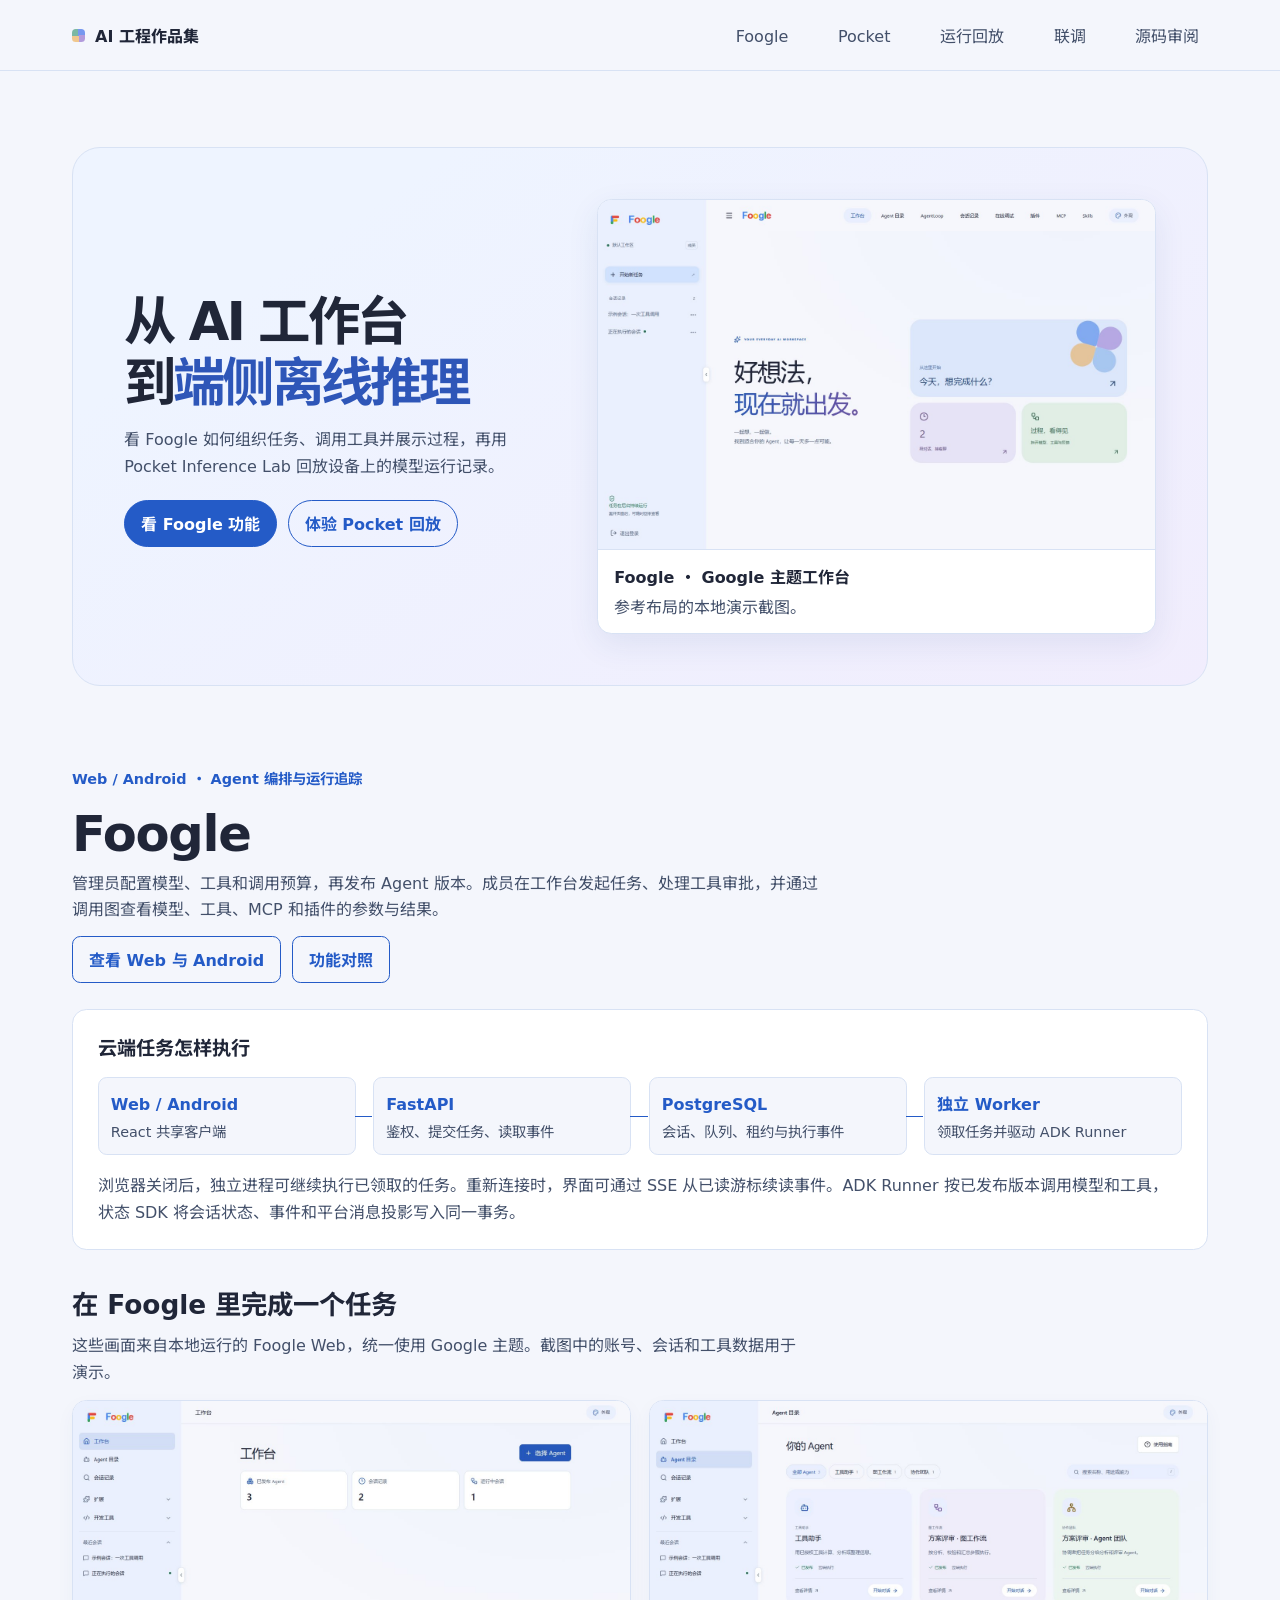
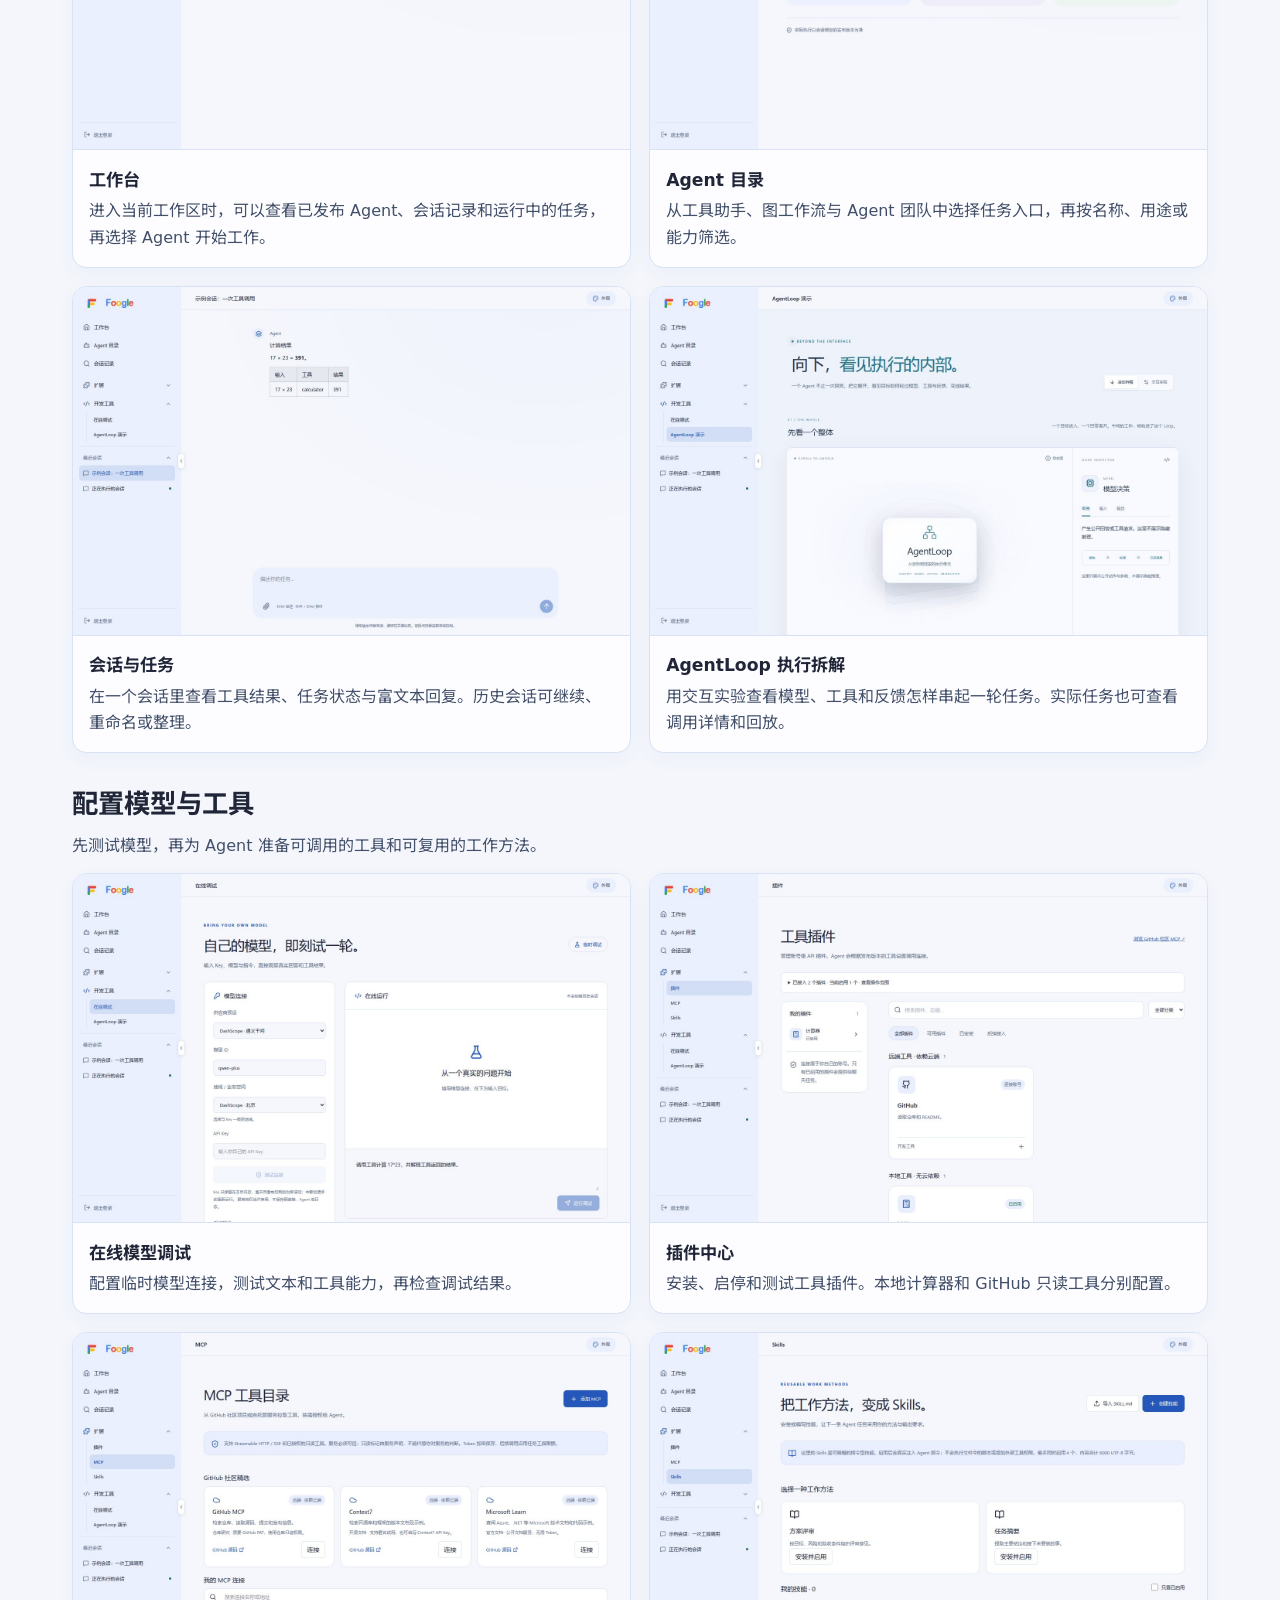
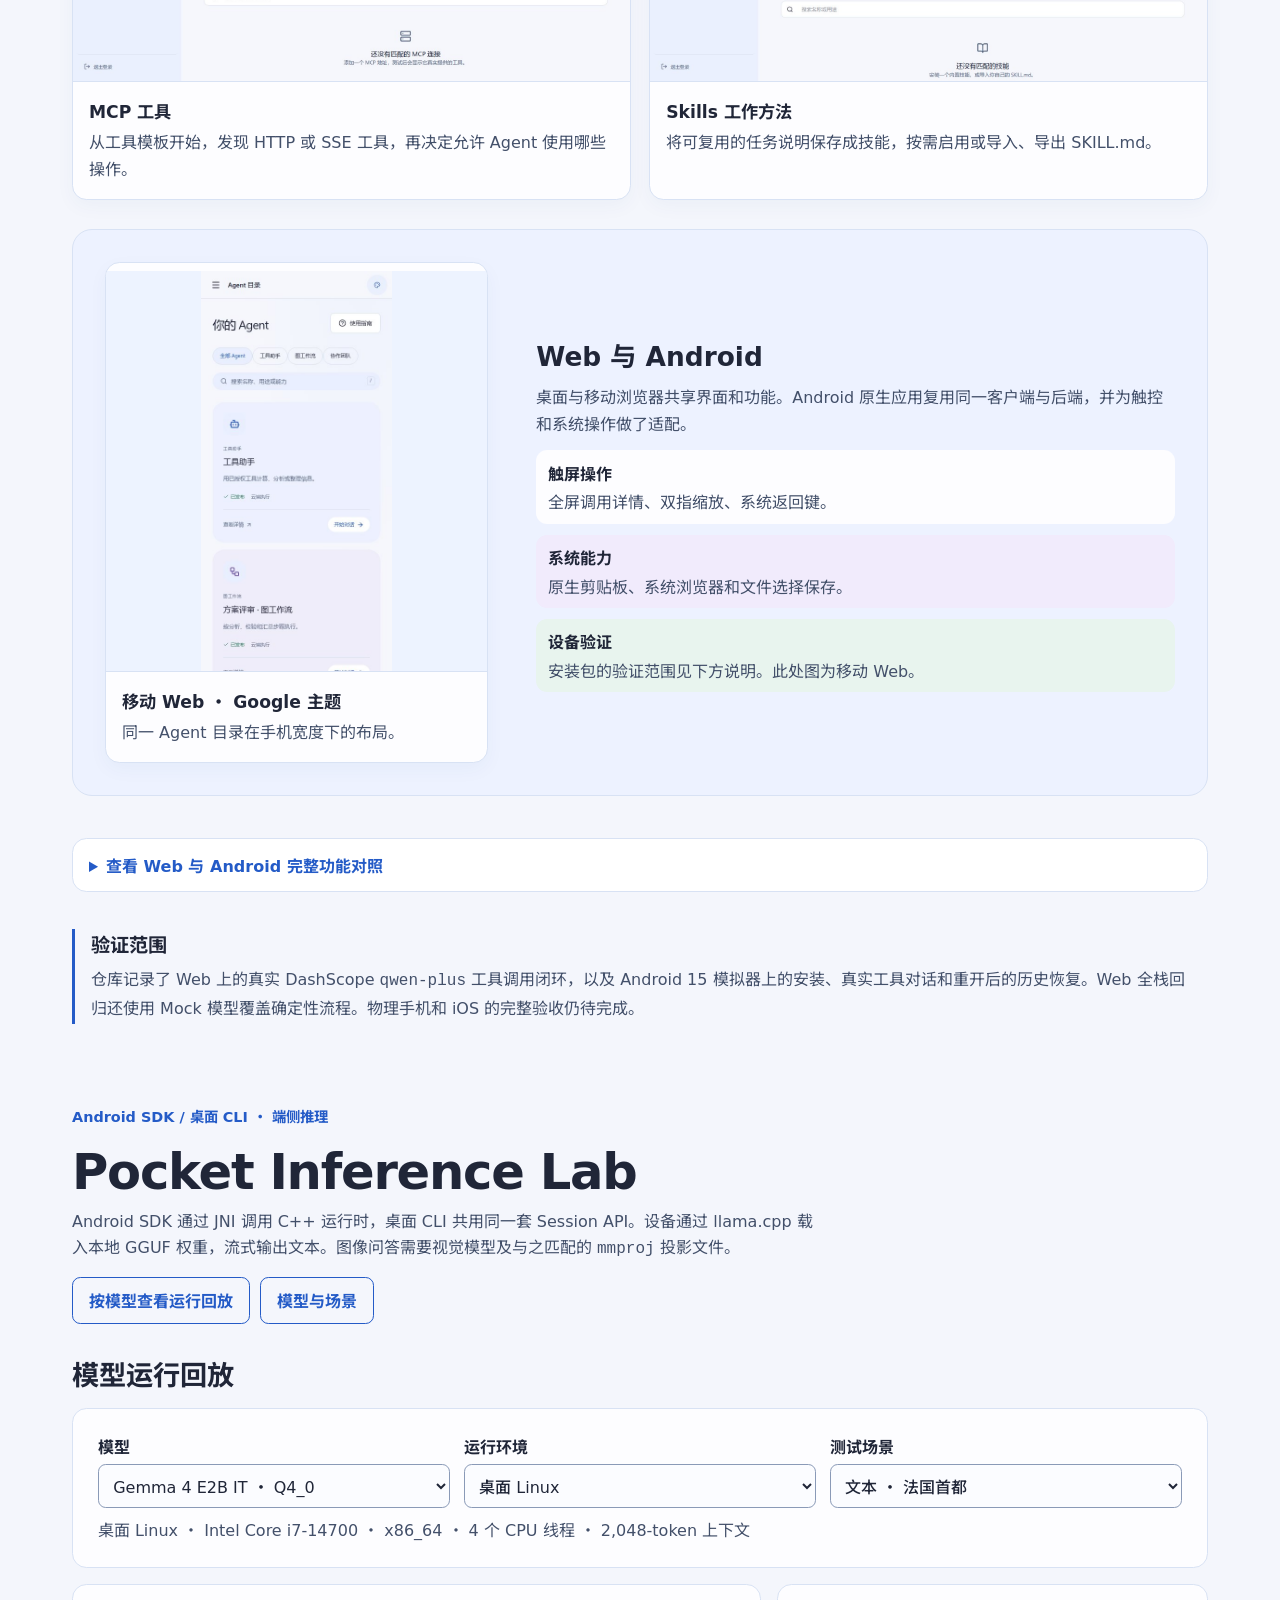
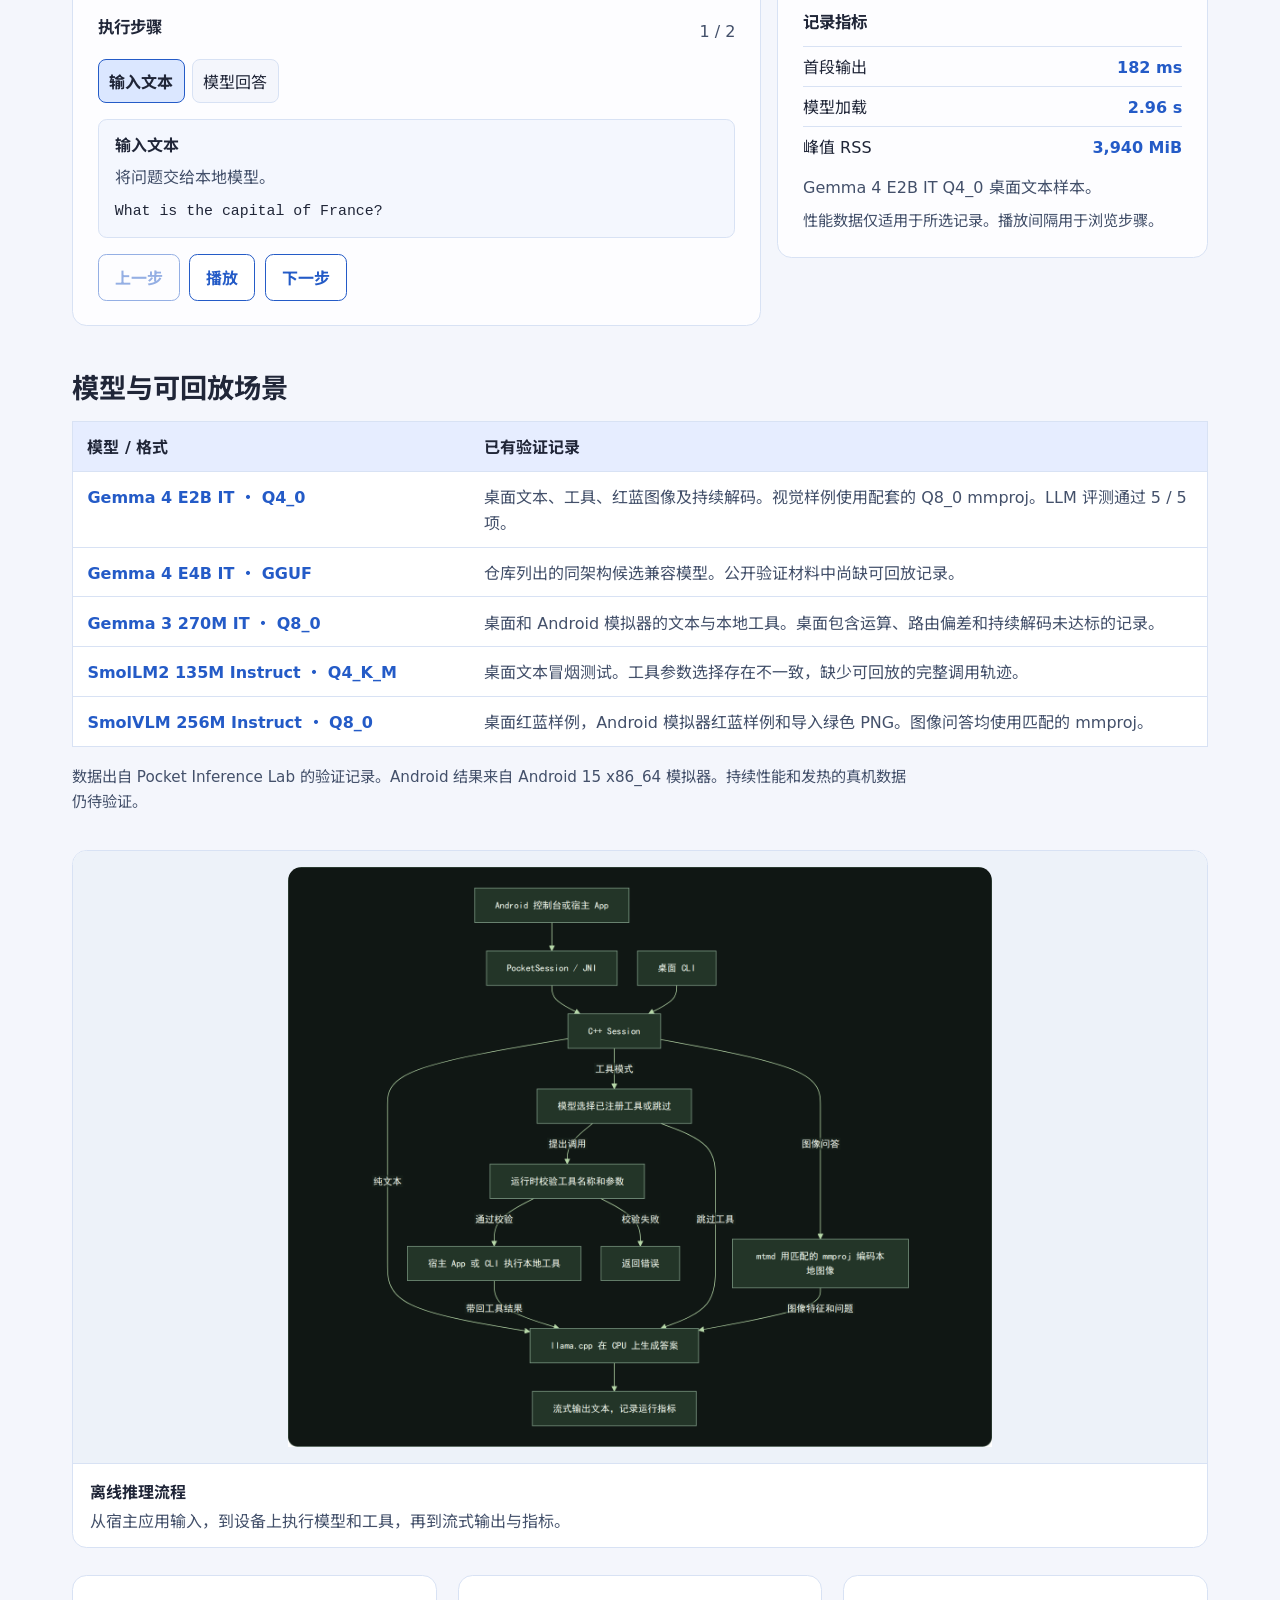
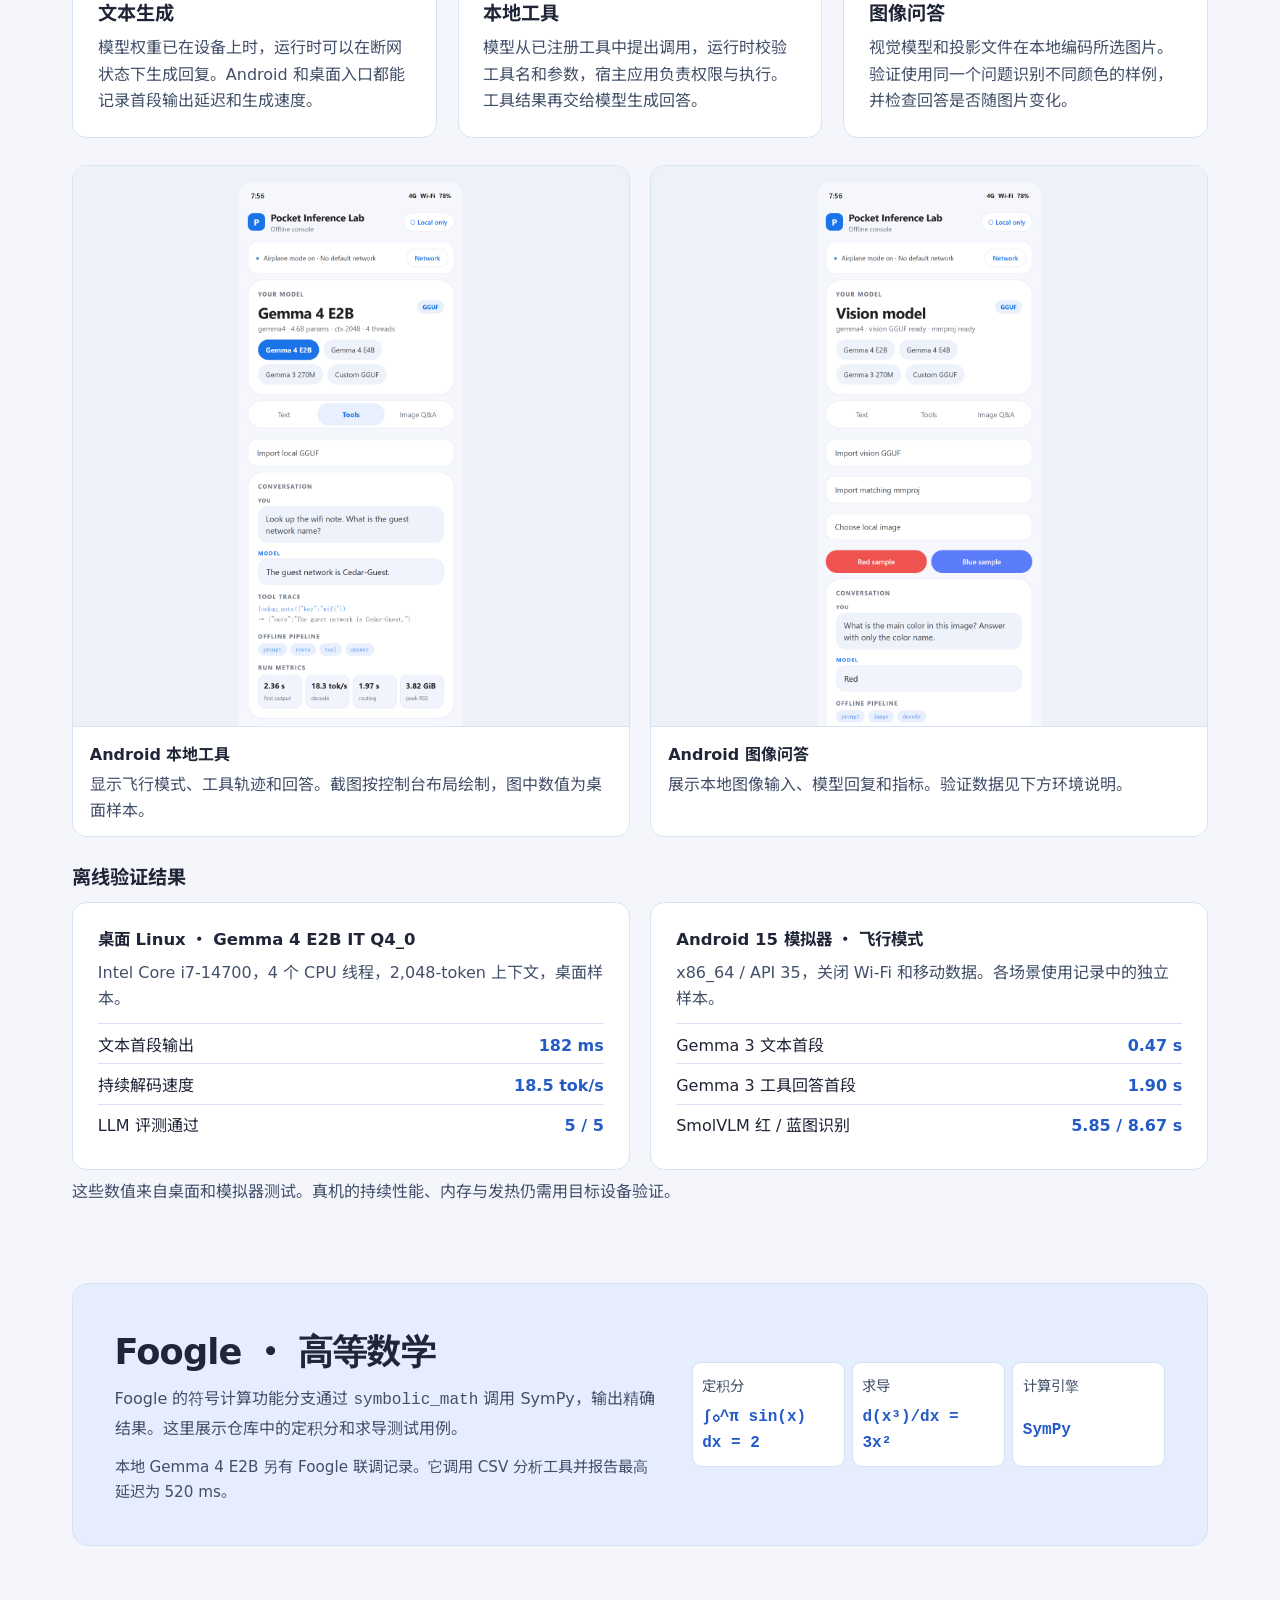
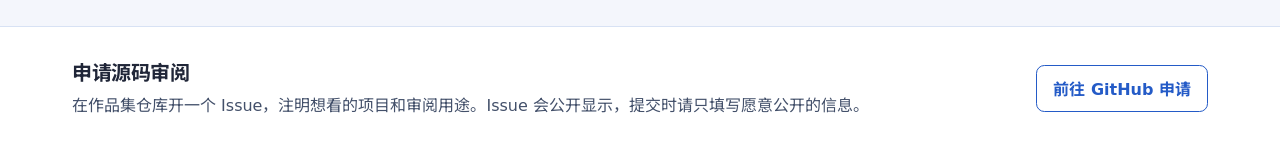
==== commit 34d6f1a8: "Show Foogle symbolic math cases in the portfolio" ====
--- a/index.html
+++ b/index.html
@@ -293,13 +293,14 @@
 
         <section class="integration section" id="integration" aria-labelledby="integration-title">
             <div>
-                <h2 id="integration-title">Foogle 接入本地 Gemma</h2>
-                <p>Foogle 通过 OpenAI 兼容接口连接 <code>llama-server</code> 上的 Gemma 4 E2B。模型提出计算器调用，Foogle 的 Agent 执行工具，浏览器收到了流式回复，并在调用图中显示 <code>calculator</code> 节点。</p>
-            </div>
-            <ol class="trace" aria-label="本地联调步骤">
-                <li><span>发送任务</span><code>17 × 23</code></li>
-                <li><span>调用工具</span><code>calculator</code></li>
-                <li><span>返回结果</span><code>391</code></li>
+                <h2 id="integration-title">Foogle · 高等数学</h2>
+                <p>Foogle 的符号计算功能分支通过 <code>symbolic_math</code> 调用 SymPy，输出精确结果。这里展示仓库中的定积分和求导测试用例。</p>
+                <p class="demo-note">本地 Gemma 4 E2B 另有 Foogle 联调记录。它调用 CSV 分析工具并报告最高延迟为 520 ms。</p>
+            </div>
+            <ol class="trace" aria-label="符号计算示例">
+                <li><span>定积分</span><code>∫₀^π sin(x) dx = 2</code></li>
+                <li><span>求导</span><code>d(x³)/dx = 3x²</code></li>
+                <li><span>计算引擎</span><code>SymPy</code></li>
             </ol>
         </section>
     </main>
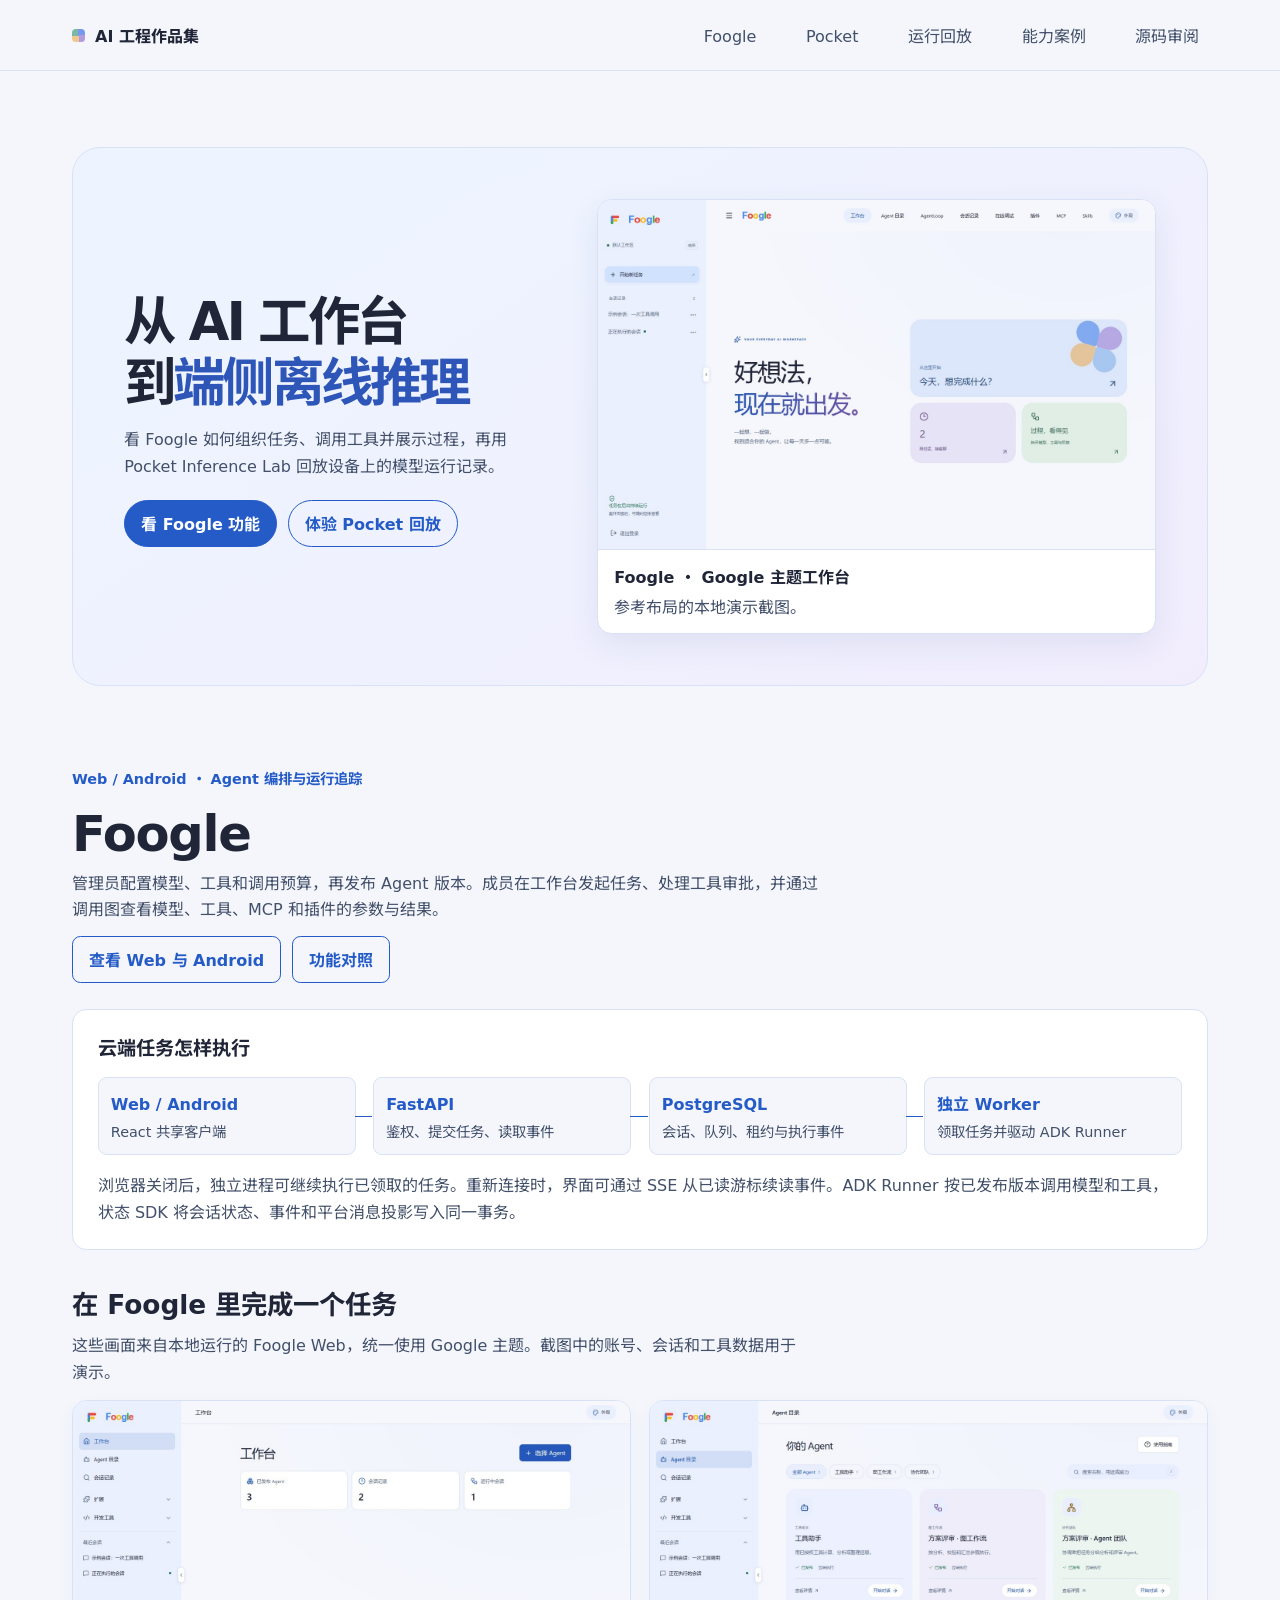
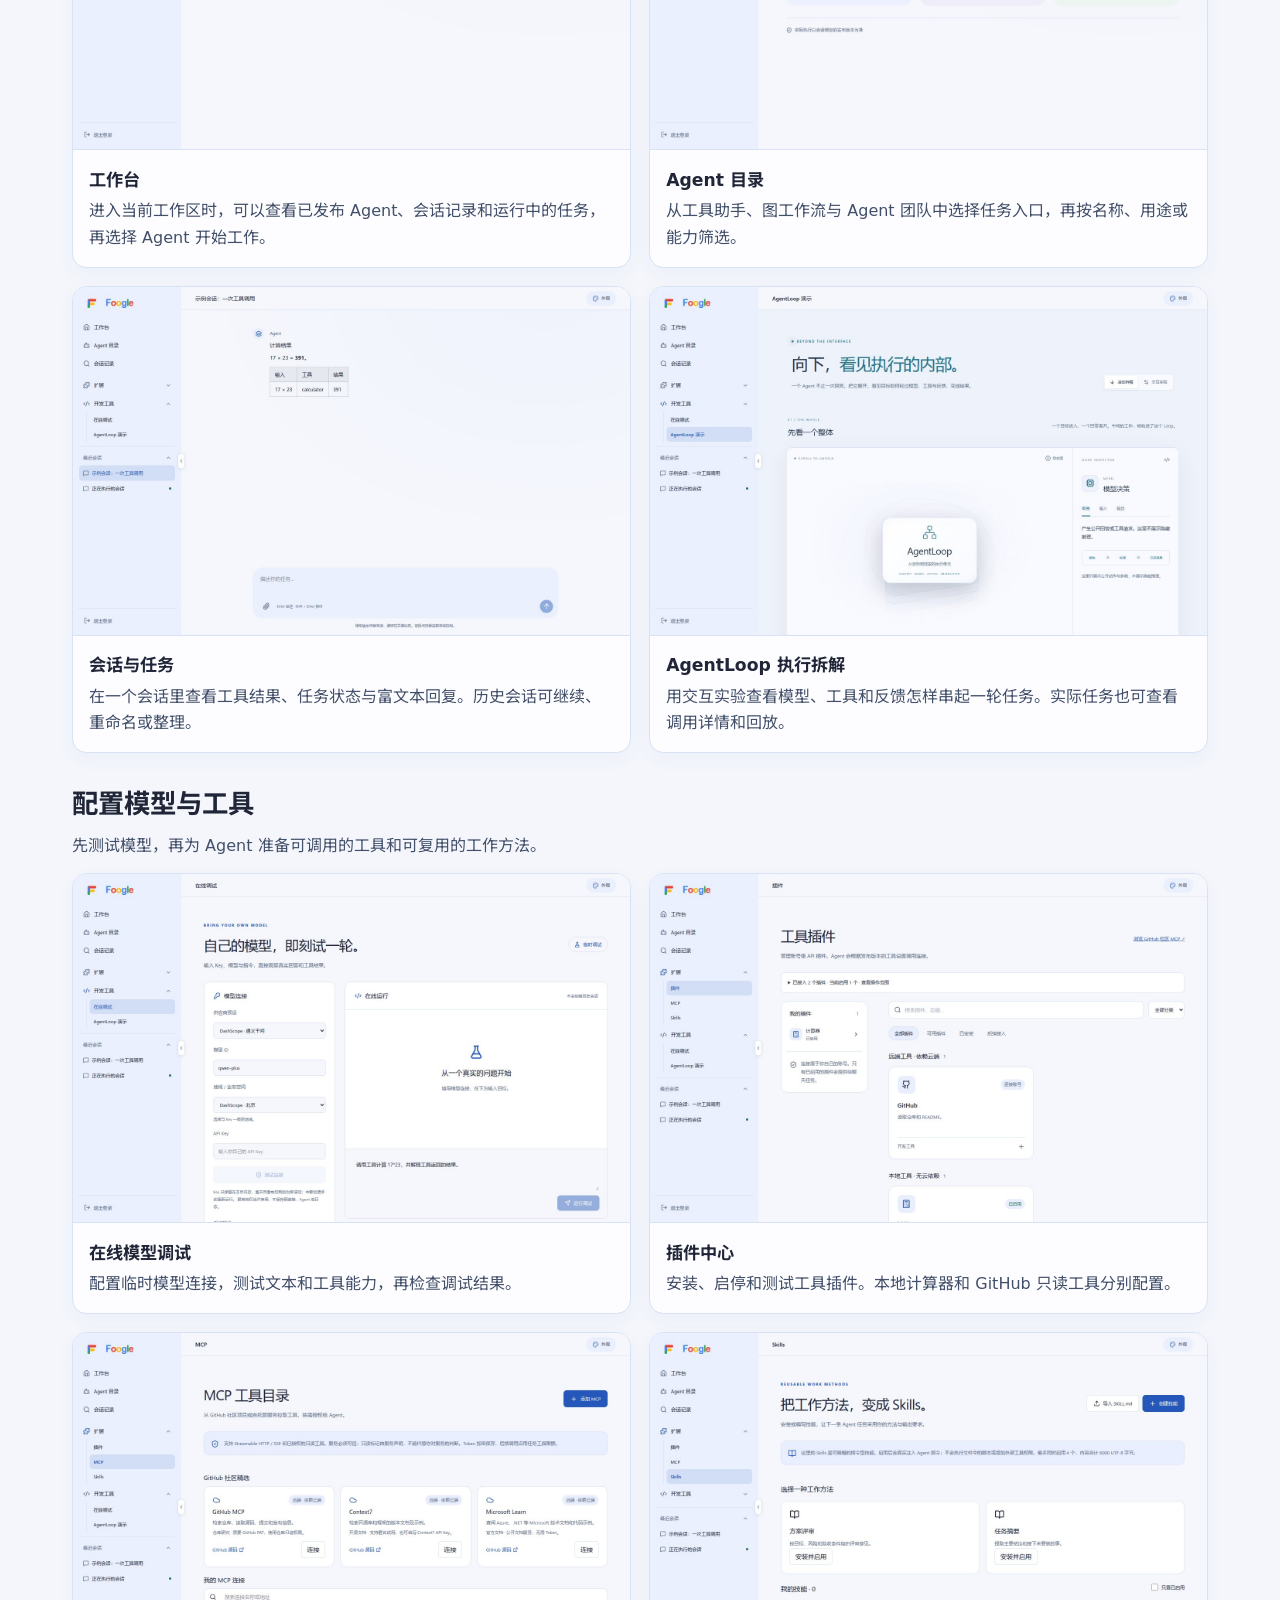
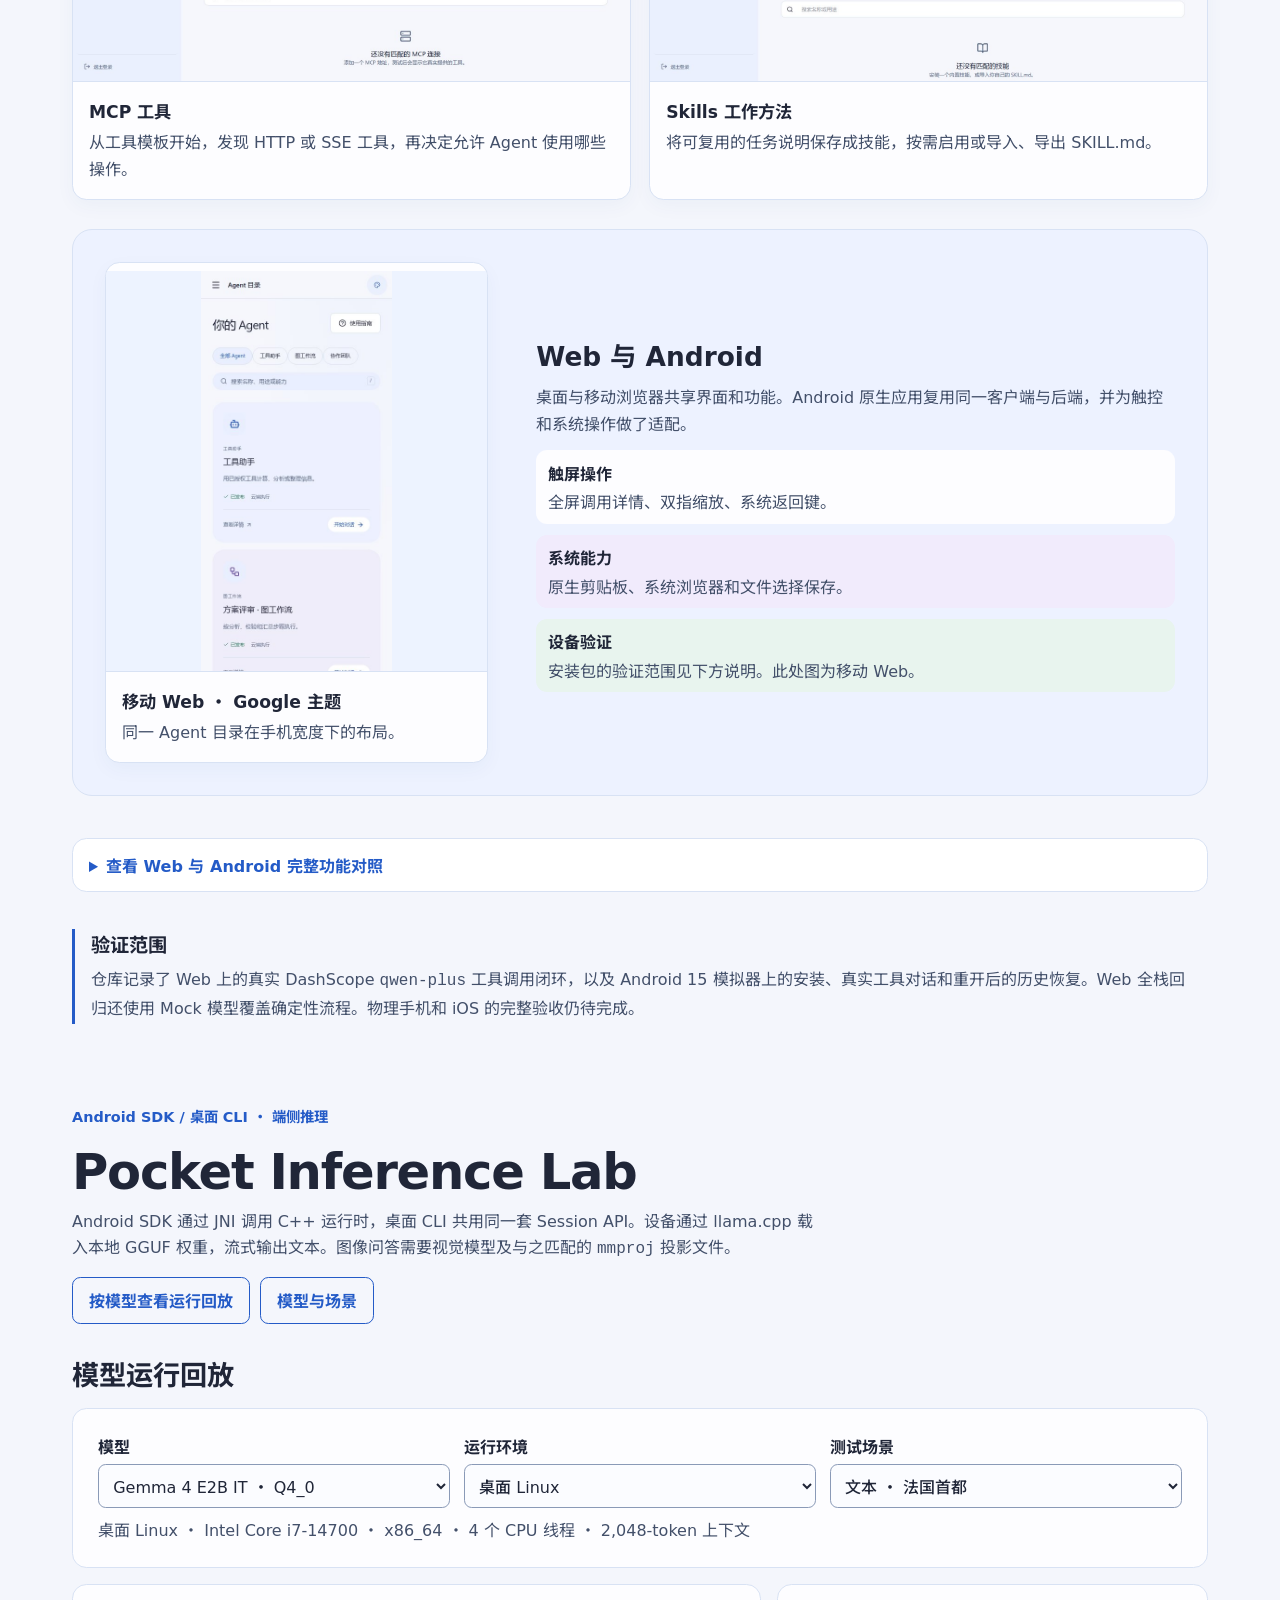
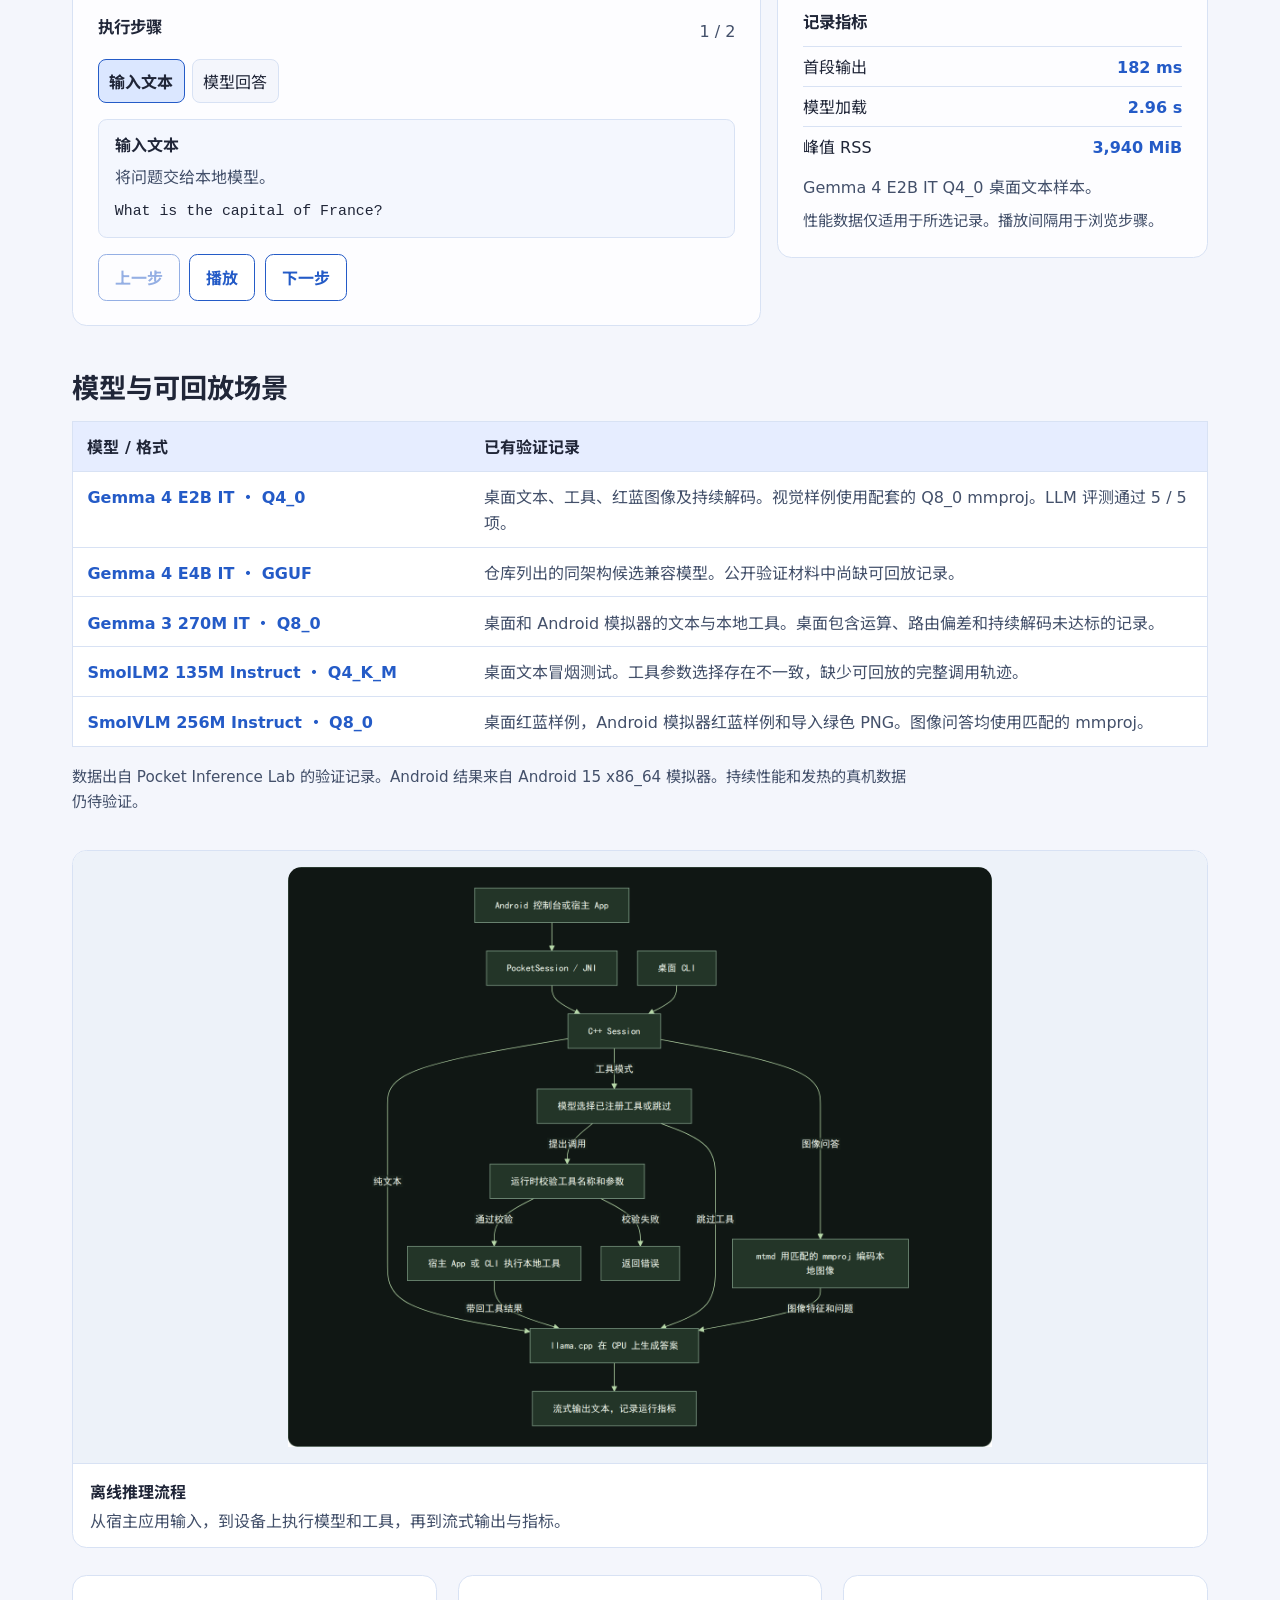
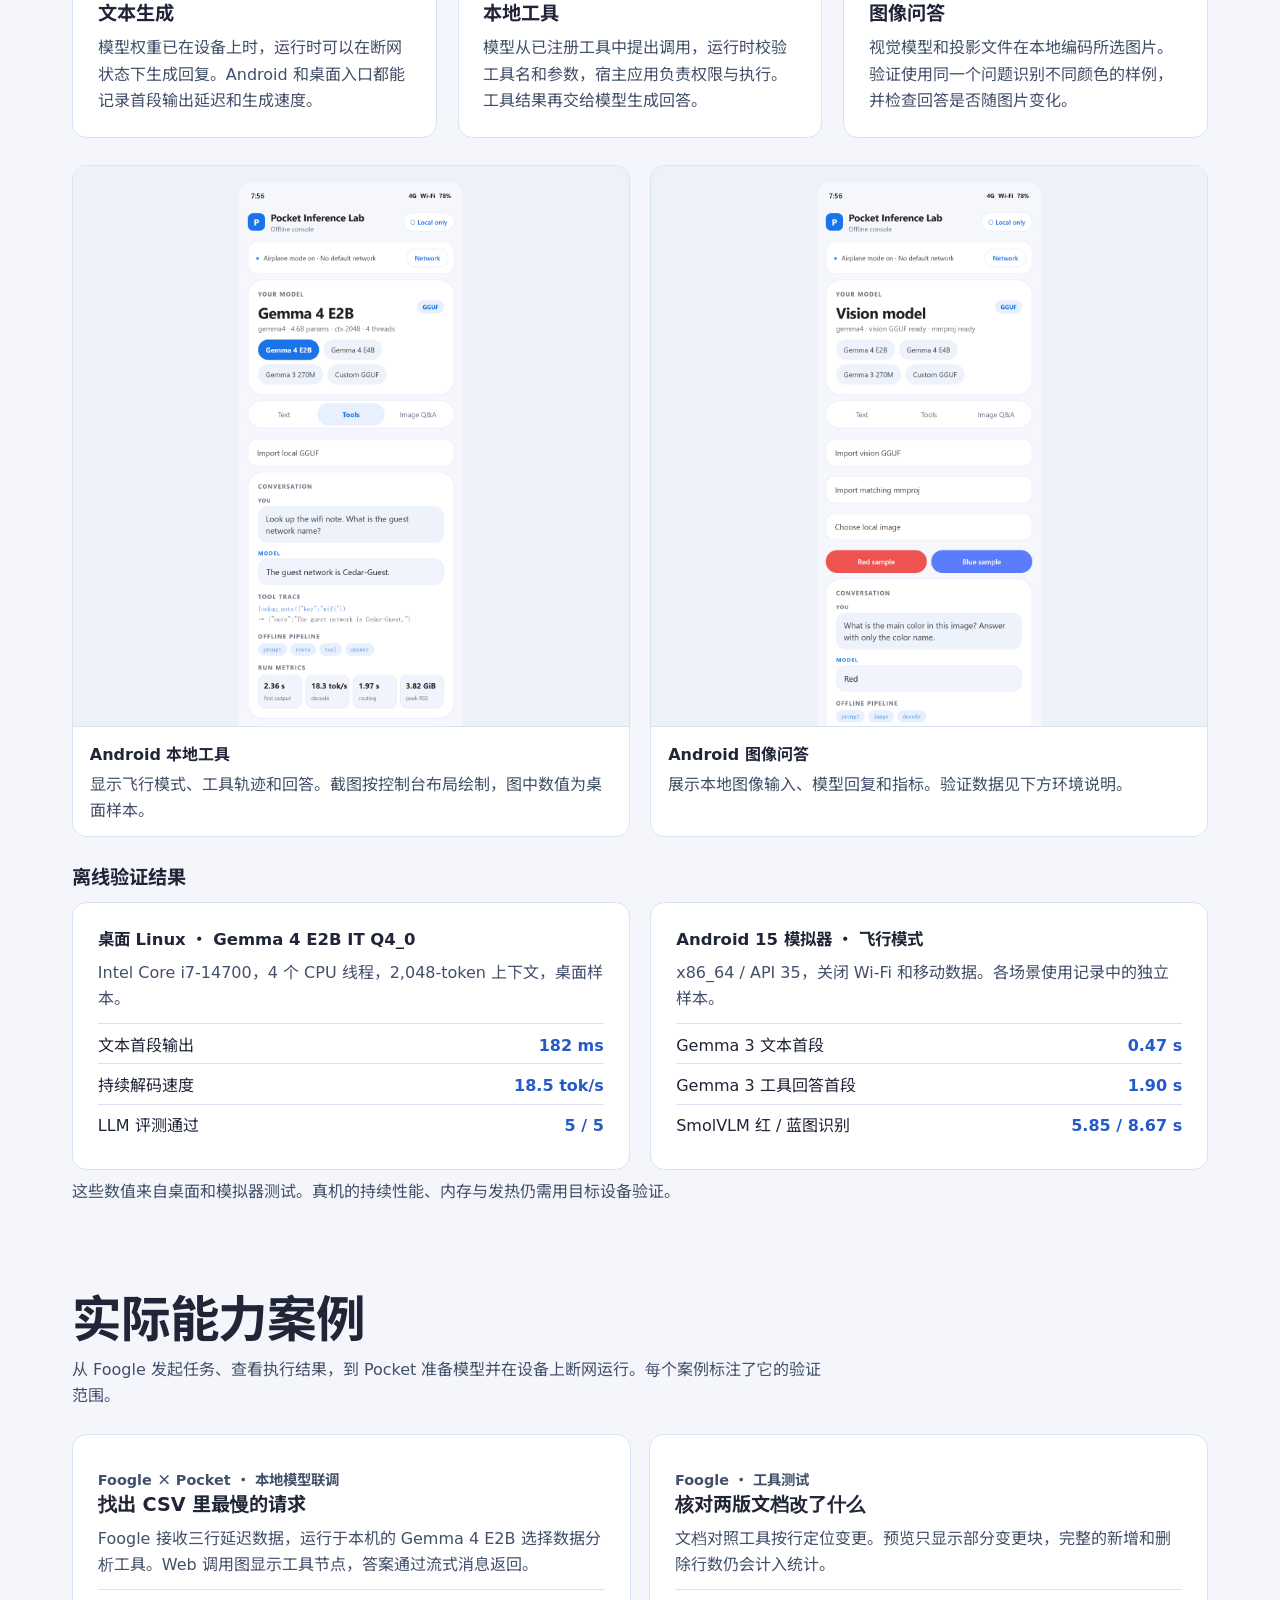
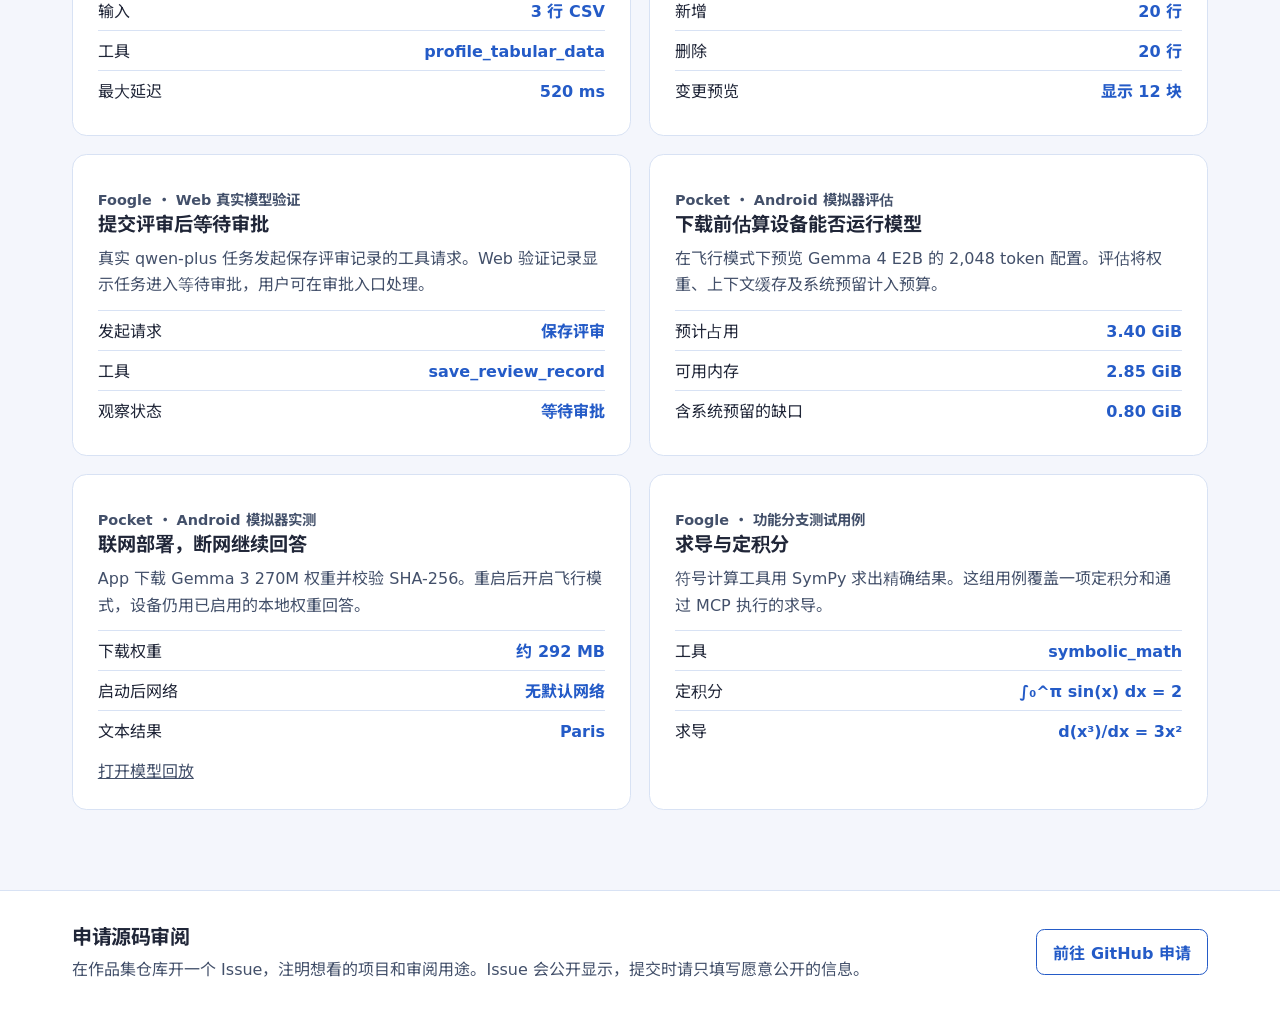
==== commit 83a1287d: "Show six verified Foogle and Pocket capability cases" ====
--- a/index.html
+++ b/index.html
@@ -21,7 +21,7 @@
                 <a href="#foogle">Foogle</a>
                 <a href="#pocket">Pocket</a>
                 <a href="#runtime">运行回放</a>
-                <a href="#integration">联调</a>
+                <a href="#integration">能力案例</a>
                 <a href="#review">源码审阅</a>
             </nav>
         </div>
@@ -291,17 +291,74 @@
             </div>
         </section>
 
-        <section class="integration section" id="integration" aria-labelledby="integration-title">
-            <div>
-                <h2 id="integration-title">Foogle · 高等数学</h2>
-                <p>Foogle 的符号计算功能分支通过 <code>symbolic_math</code> 调用 SymPy，输出精确结果。这里展示仓库中的定积分和求导测试用例。</p>
-                <p class="demo-note">本地 Gemma 4 E2B 另有 Foogle 联调记录。它调用 CSV 分析工具并报告最高延迟为 520 ms。</p>
-            </div>
-            <ol class="trace" aria-label="符号计算示例">
-                <li><span>定积分</span><code>∫₀^π sin(x) dx = 2</code></li>
-                <li><span>求导</span><code>d(x³)/dx = 3x²</code></li>
-                <li><span>计算引擎</span><code>SymPy</code></li>
-            </ol>
+        <section class="section project-section" id="integration" aria-labelledby="integration-title">
+            <header class="project-heading">
+                <h2 id="integration-title">实际能力案例</h2>
+                <p>从 Foogle 发起任务、查看执行结果，到 Pocket 准备模型并在设备上断网运行。每个案例标注了它的验证范围。</p>
+            </header>
+            <div class="feature-gallery">
+                <article class="detail-card" id="case-csv" aria-labelledby="case-csv-title">
+                    <p class="project-type">Foogle × Pocket · 本地模型联调</p>
+                    <h3 id="case-csv-title">找出 CSV 里最慢的请求</h3>
+                    <p>Foogle 接收三行延迟数据，运行于本机的 Gemma 4 E2B 选择数据分析工具。Web 调用图显示工具节点，答案通过流式消息返回。</p>
+                    <dl class="measurements">
+                        <div><dt>输入</dt><dd>3 行 CSV</dd></div>
+                        <div><dt>工具</dt><dd>profile_tabular_data</dd></div>
+                        <div><dt>最大延迟</dt><dd>520 ms</dd></div>
+                    </dl>
+                </article>
+                <article class="detail-card" id="case-diff" aria-labelledby="case-diff-title">
+                    <p class="project-type">Foogle · 工具测试</p>
+                    <h3 id="case-diff-title">核对两版文档改了什么</h3>
+                    <p>文档对照工具按行定位变更。预览只显示部分变更块，完整的新增和删除行数仍会计入统计。</p>
+                    <dl class="measurements">
+                        <div><dt>新增</dt><dd>20 行</dd></div>
+                        <div><dt>删除</dt><dd>20 行</dd></div>
+                        <div><dt>变更预览</dt><dd>显示 12 块</dd></div>
+                    </dl>
+                </article>
+                <article class="detail-card" id="case-approval" aria-labelledby="case-approval-title">
+                    <p class="project-type">Foogle · Web 真实模型验证</p>
+                    <h3 id="case-approval-title">提交评审后等待审批</h3>
+                    <p>真实 qwen-plus 任务发起保存评审记录的工具请求。Web 验证记录显示任务进入等待审批，用户可在审批入口处理。</p>
+                    <dl class="measurements">
+                        <div><dt>发起请求</dt><dd>保存评审</dd></div>
+                        <div><dt>工具</dt><dd>save_review_record</dd></div>
+                        <div><dt>观察状态</dt><dd>等待审批</dd></div>
+                    </dl>
+                </article>
+                <article class="detail-card" id="case-device" aria-labelledby="case-device-title">
+                    <p class="project-type">Pocket · Android 模拟器评估</p>
+                    <h3 id="case-device-title">下载前估算设备能否运行模型</h3>
+                    <p>在飞行模式下预览 Gemma 4 E2B 的 2,048 token 配置。评估将权重、上下文缓存及系统预留计入预算。</p>
+                    <dl class="measurements">
+                        <div><dt>预计占用</dt><dd>3.40 GiB</dd></div>
+                        <div><dt>可用内存</dt><dd>2.85 GiB</dd></div>
+                        <div><dt>含系统预留的缺口</dt><dd>0.80 GiB</dd></div>
+                    </dl>
+                </article>
+                <article class="detail-card" id="case-offline" aria-labelledby="case-offline-title">
+                    <p class="project-type">Pocket · Android 模拟器实测</p>
+                    <h3 id="case-offline-title">联网部署，断网继续回答</h3>
+                    <p>App 下载 Gemma 3 270M 权重并校验 SHA-256。重启后开启飞行模式，设备仍用已启用的本地权重回答。</p>
+                    <dl class="measurements">
+                        <div><dt>下载权重</dt><dd>约 292 MB</dd></div>
+                        <div><dt>启动后网络</dt><dd>无默认网络</dd></div>
+                        <div><dt>文本结果</dt><dd>Paris</dd></div>
+                    </dl>
+                    <p><a href="#runtime">打开模型回放</a></p>
+                </article>
+                <article class="detail-card" id="case-math" aria-labelledby="case-math-title">
+                    <p class="project-type">Foogle · 功能分支测试用例</p>
+                    <h3 id="case-math-title">求导与定积分</h3>
+                    <p>符号计算工具用 SymPy 求出精确结果。这组用例覆盖一项定积分和通过 MCP 执行的求导。</p>
+                    <dl class="measurements">
+                        <div><dt>工具</dt><dd>symbolic_math</dd></div>
+                        <div><dt>定积分</dt><dd>∫₀^π sin(x) dx = 2</dd></div>
+                        <div><dt>求导</dt><dd>d(x³)/dx = 3x²</dd></div>
+                    </dl>
+                </article>
+            </div>
         </section>
     </main>
 
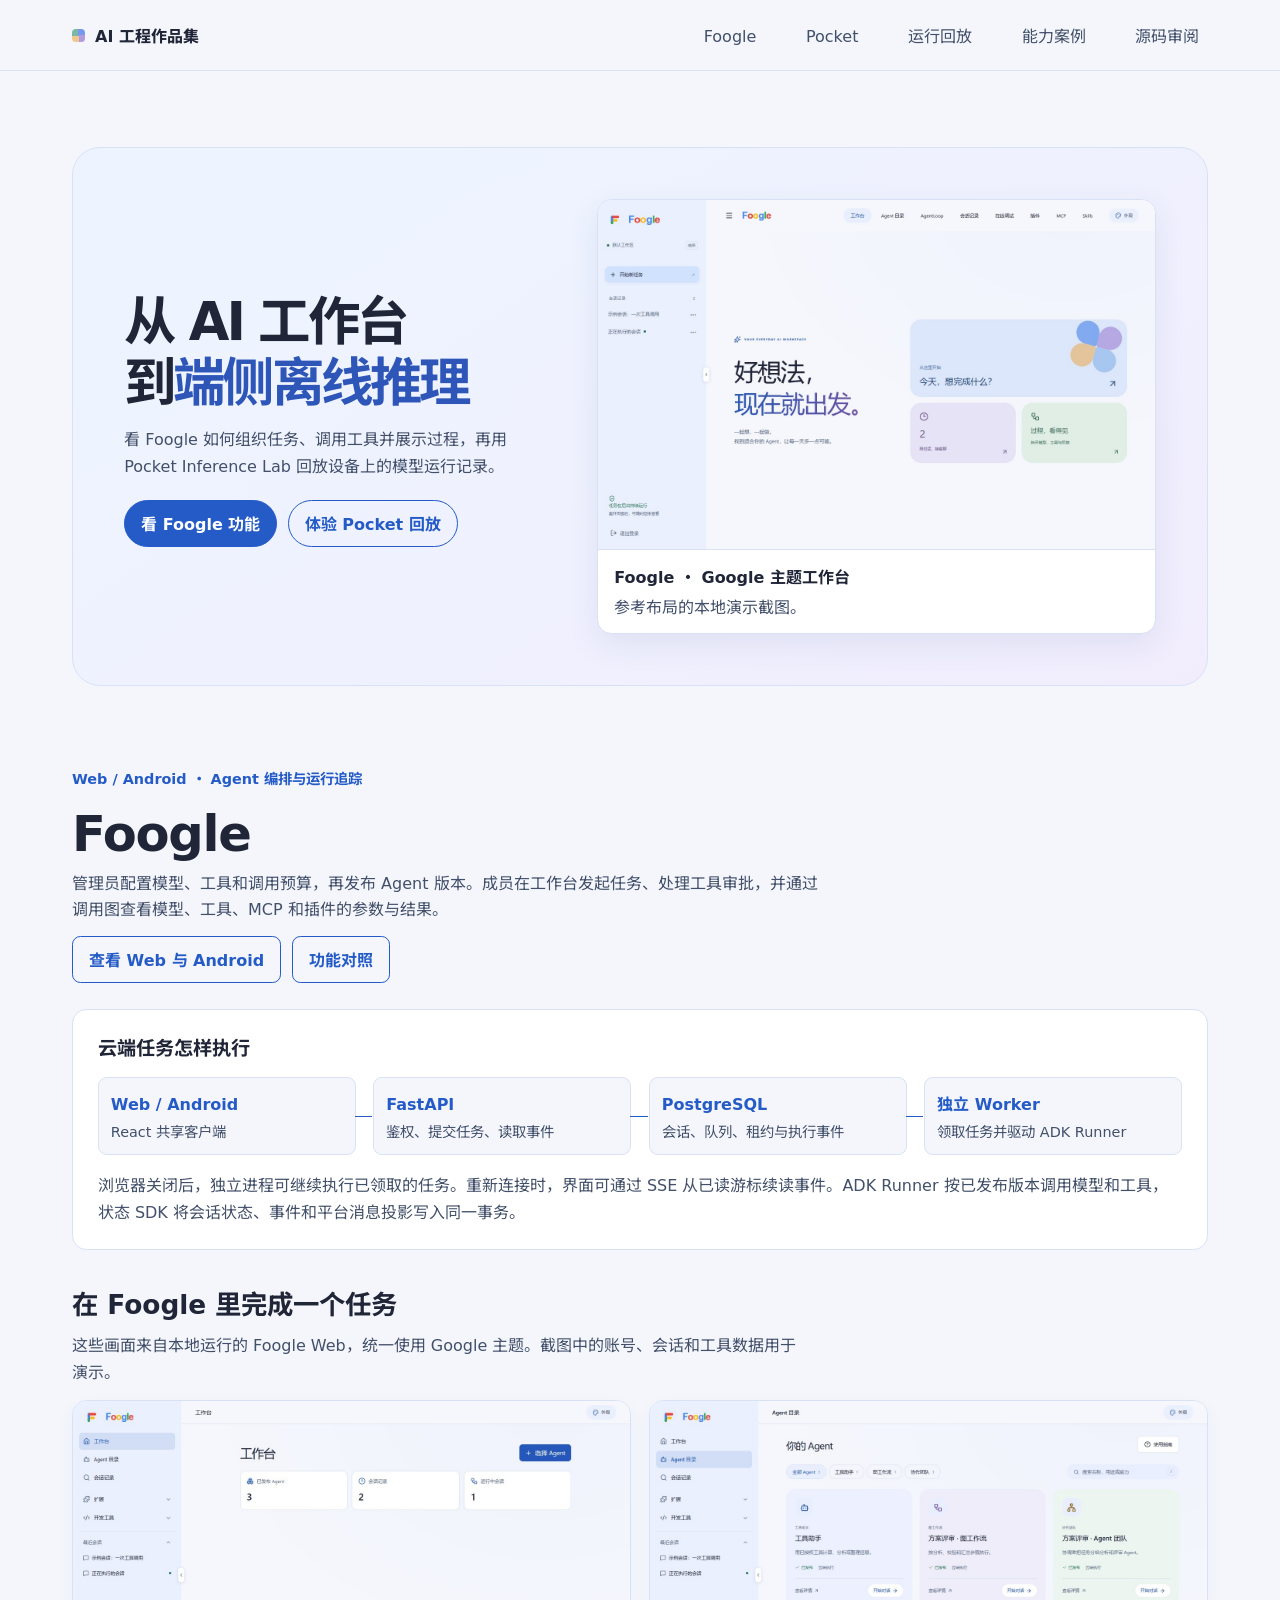
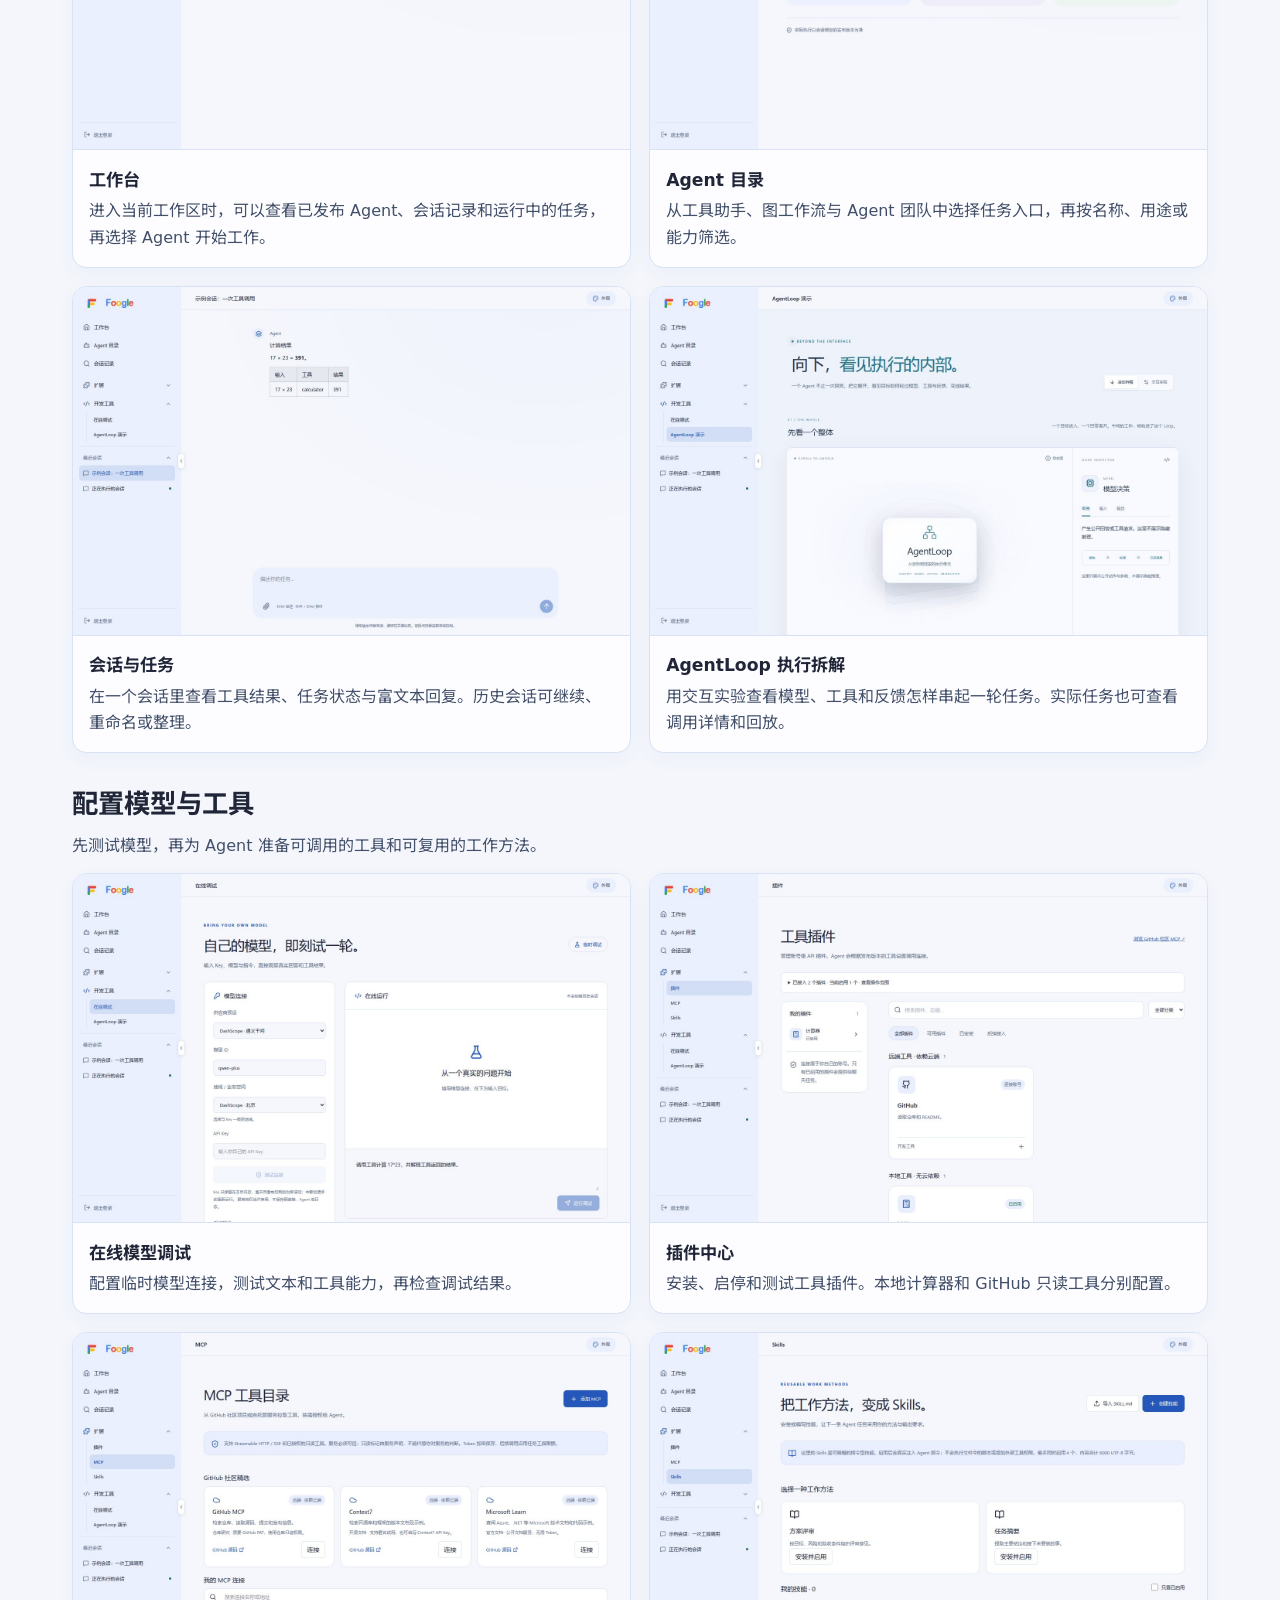
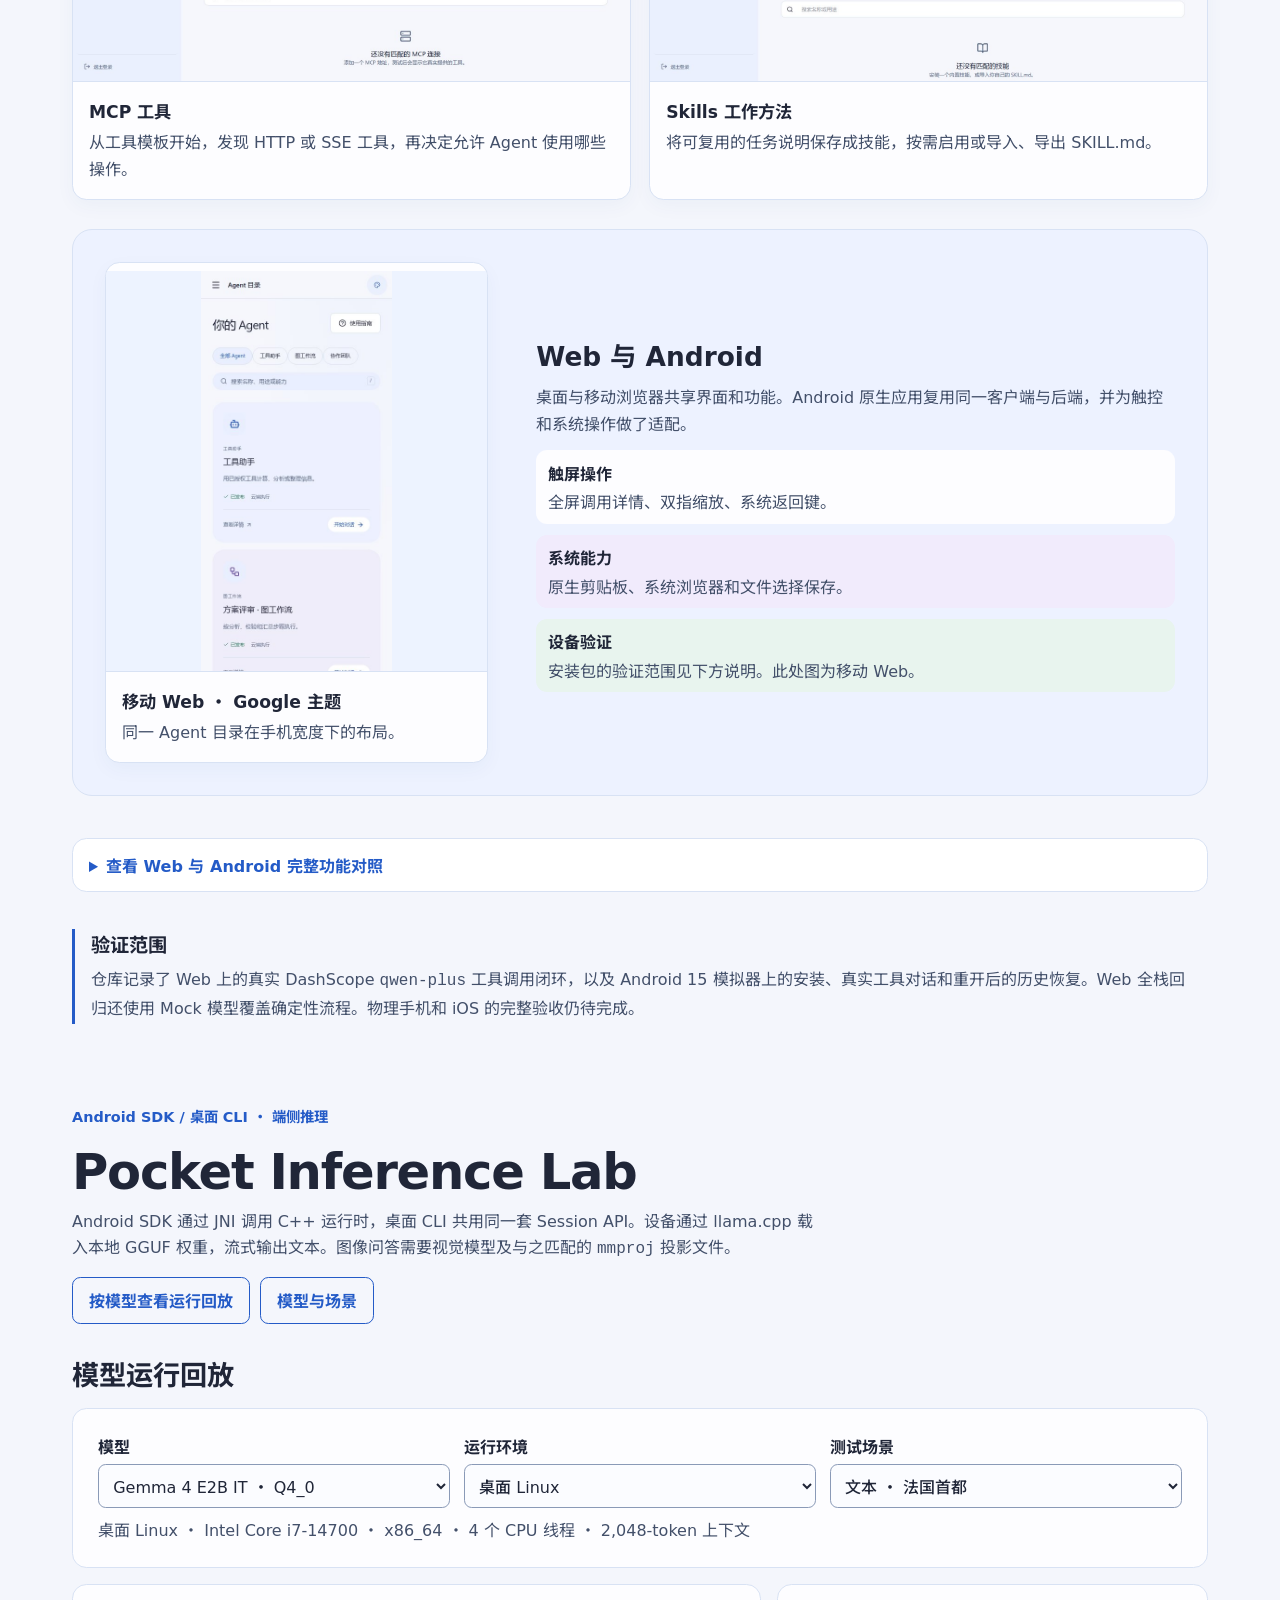
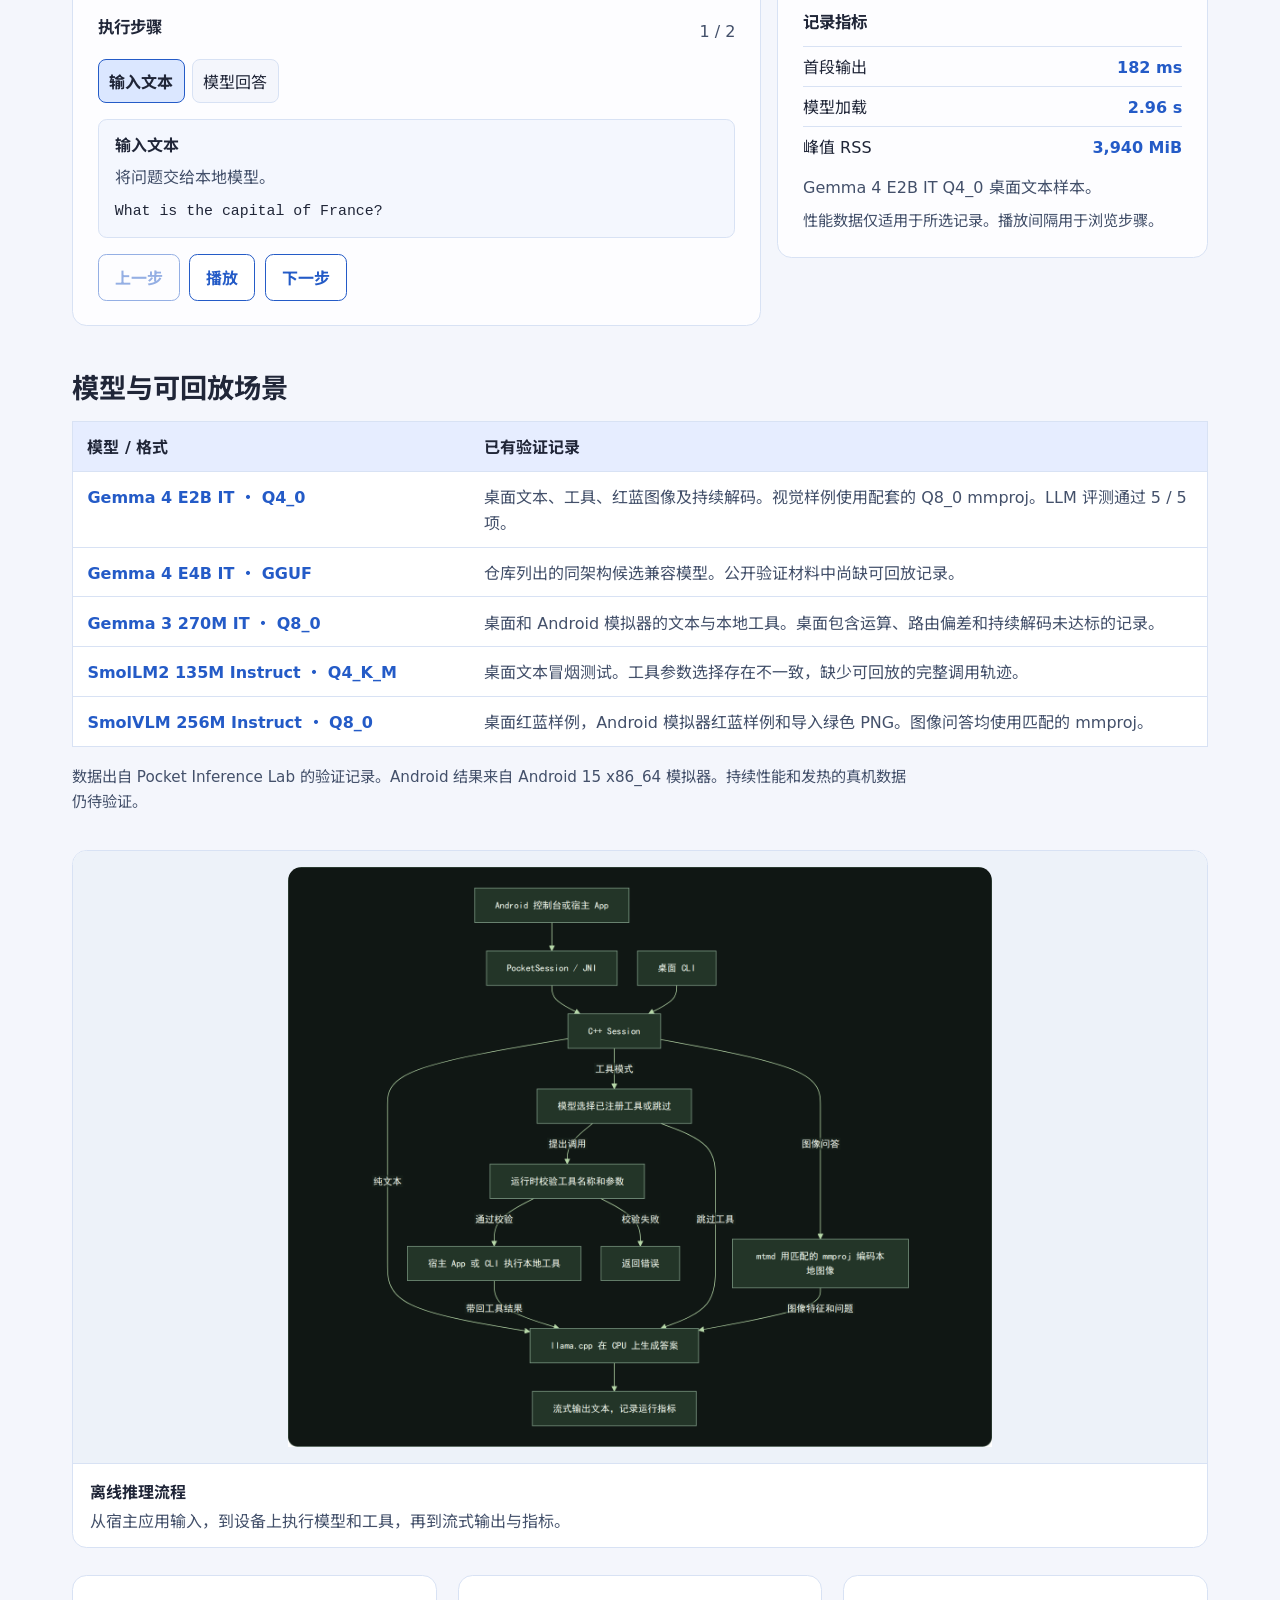
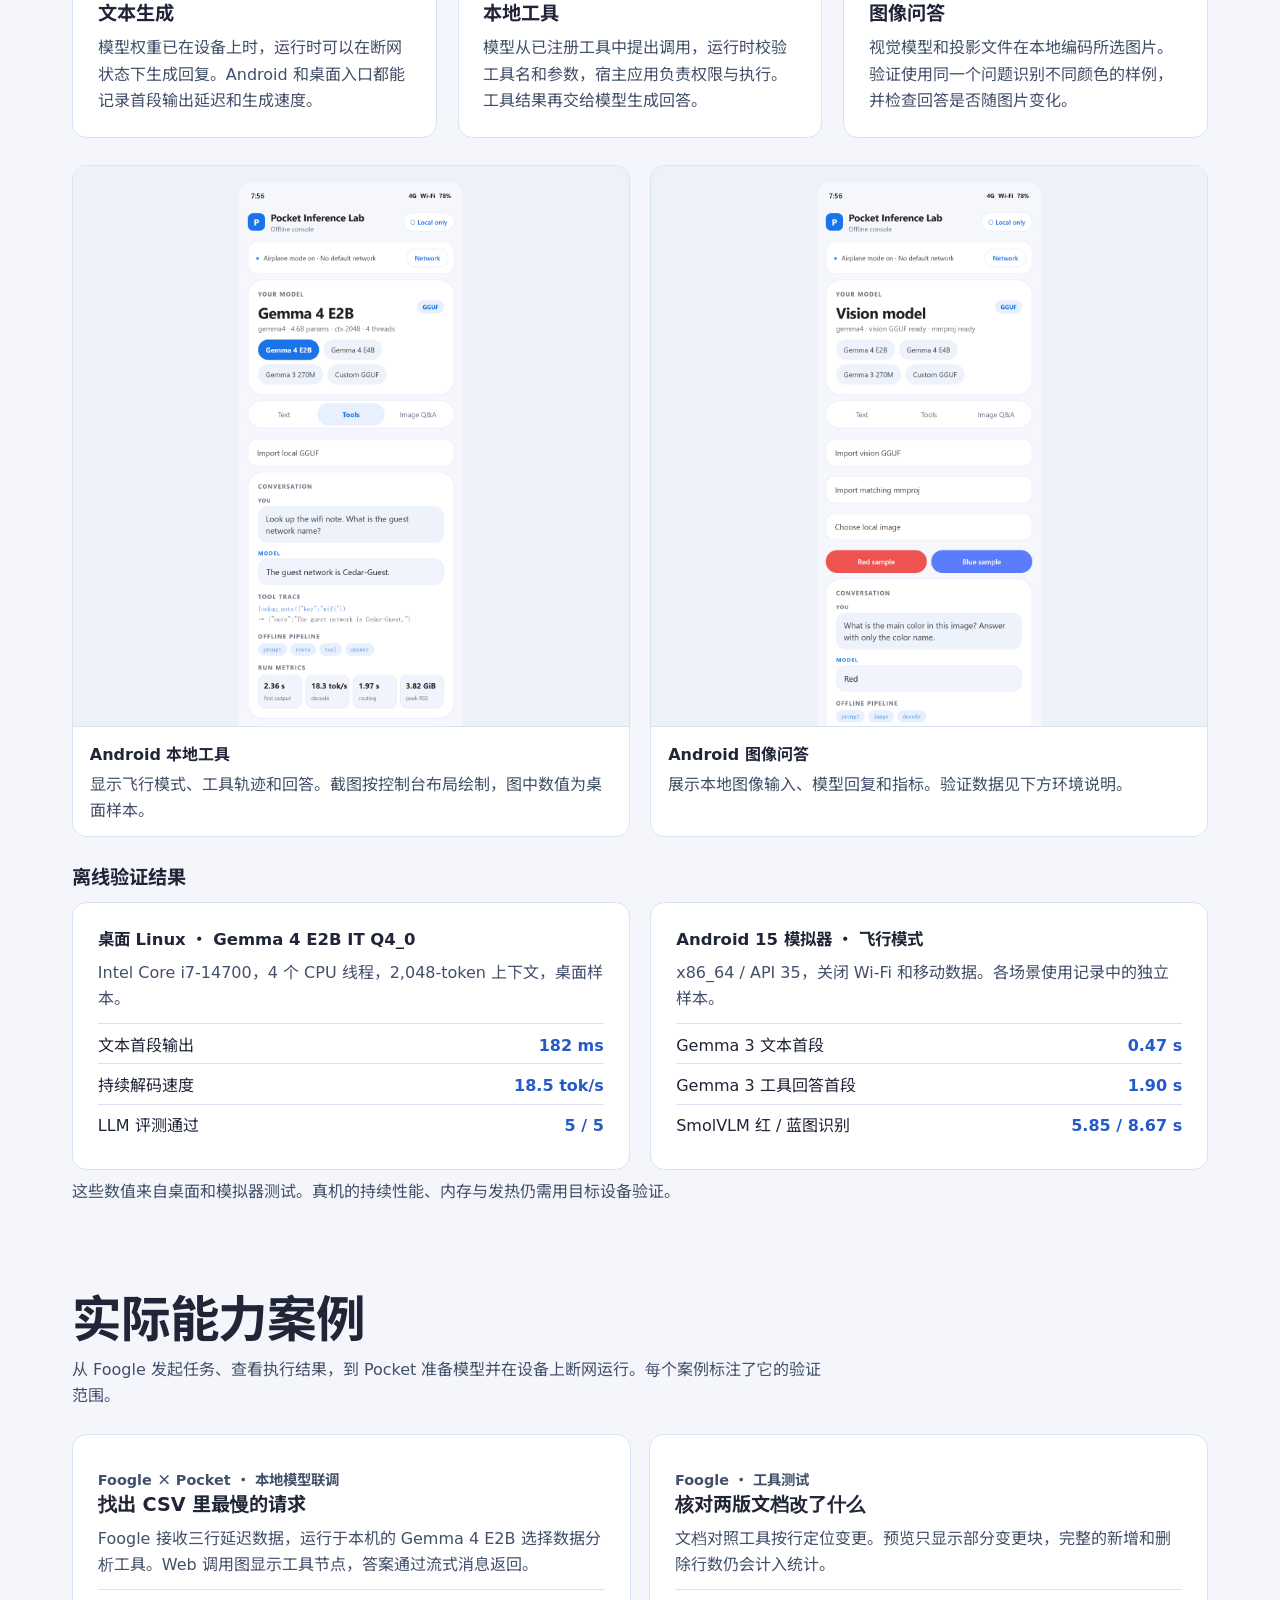
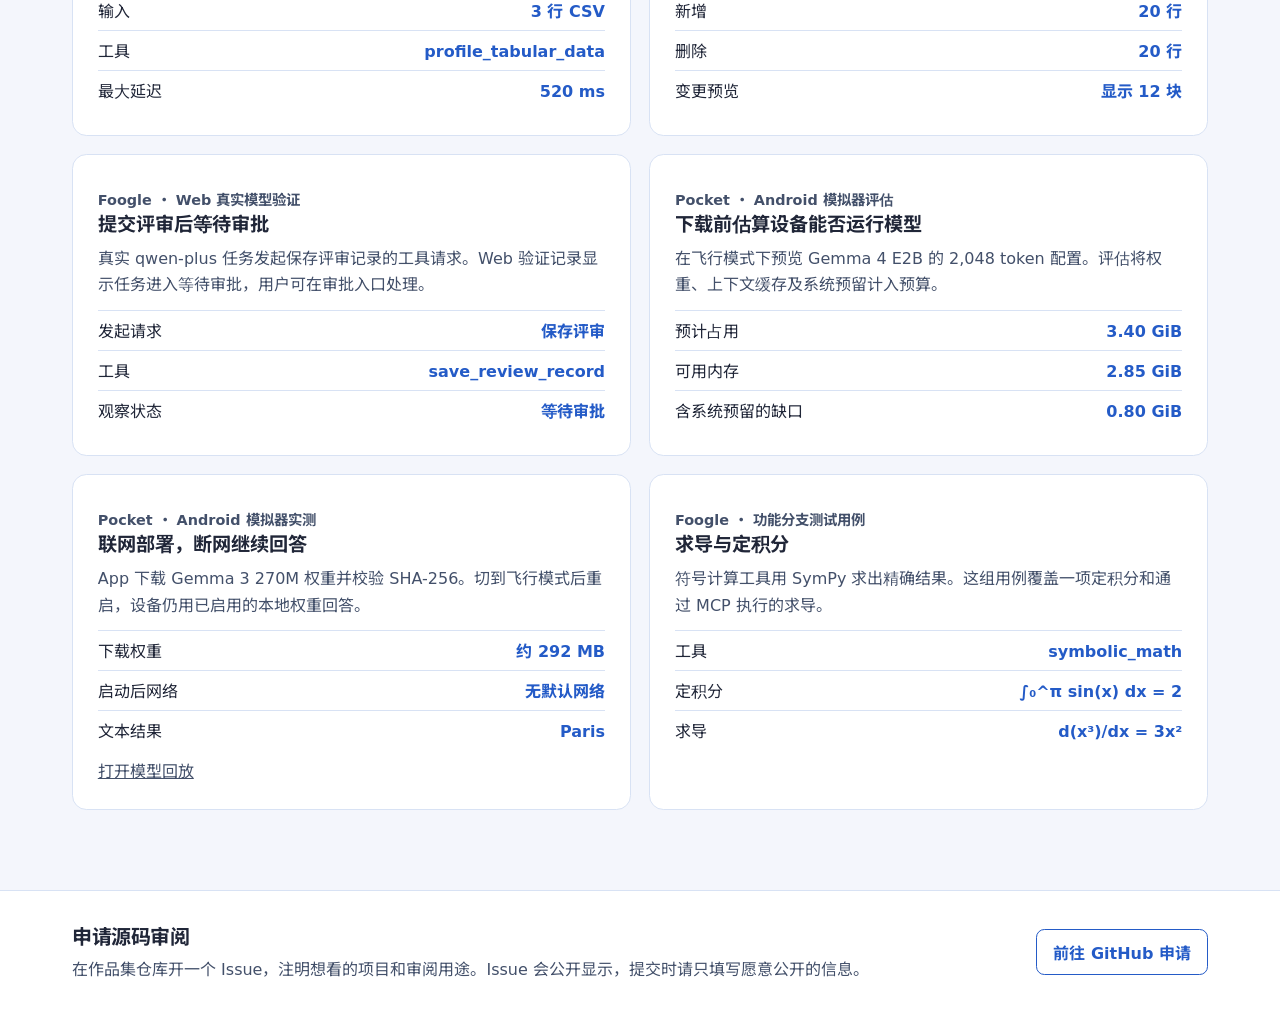
==== commit 33986b35: "Clarify the Android offline restart sequence" ====
--- a/index.html
+++ b/index.html
@@ -340,7 +340,7 @@
                 <article class="detail-card" id="case-offline" aria-labelledby="case-offline-title">
                     <p class="project-type">Pocket · Android 模拟器实测</p>
                     <h3 id="case-offline-title">联网部署，断网继续回答</h3>
-                    <p>App 下载 Gemma 3 270M 权重并校验 SHA-256。重启后开启飞行模式，设备仍用已启用的本地权重回答。</p>
+                    <p>App 下载 Gemma 3 270M 权重并校验 SHA-256。切到飞行模式后重启，设备仍用已启用的本地权重回答。</p>
                     <dl class="measurements">
                         <div><dt>下载权重</dt><dd>约 292 MB</dd></div>
                         <div><dt>启动后网络</dt><dd>无默认网络</dd></div>
